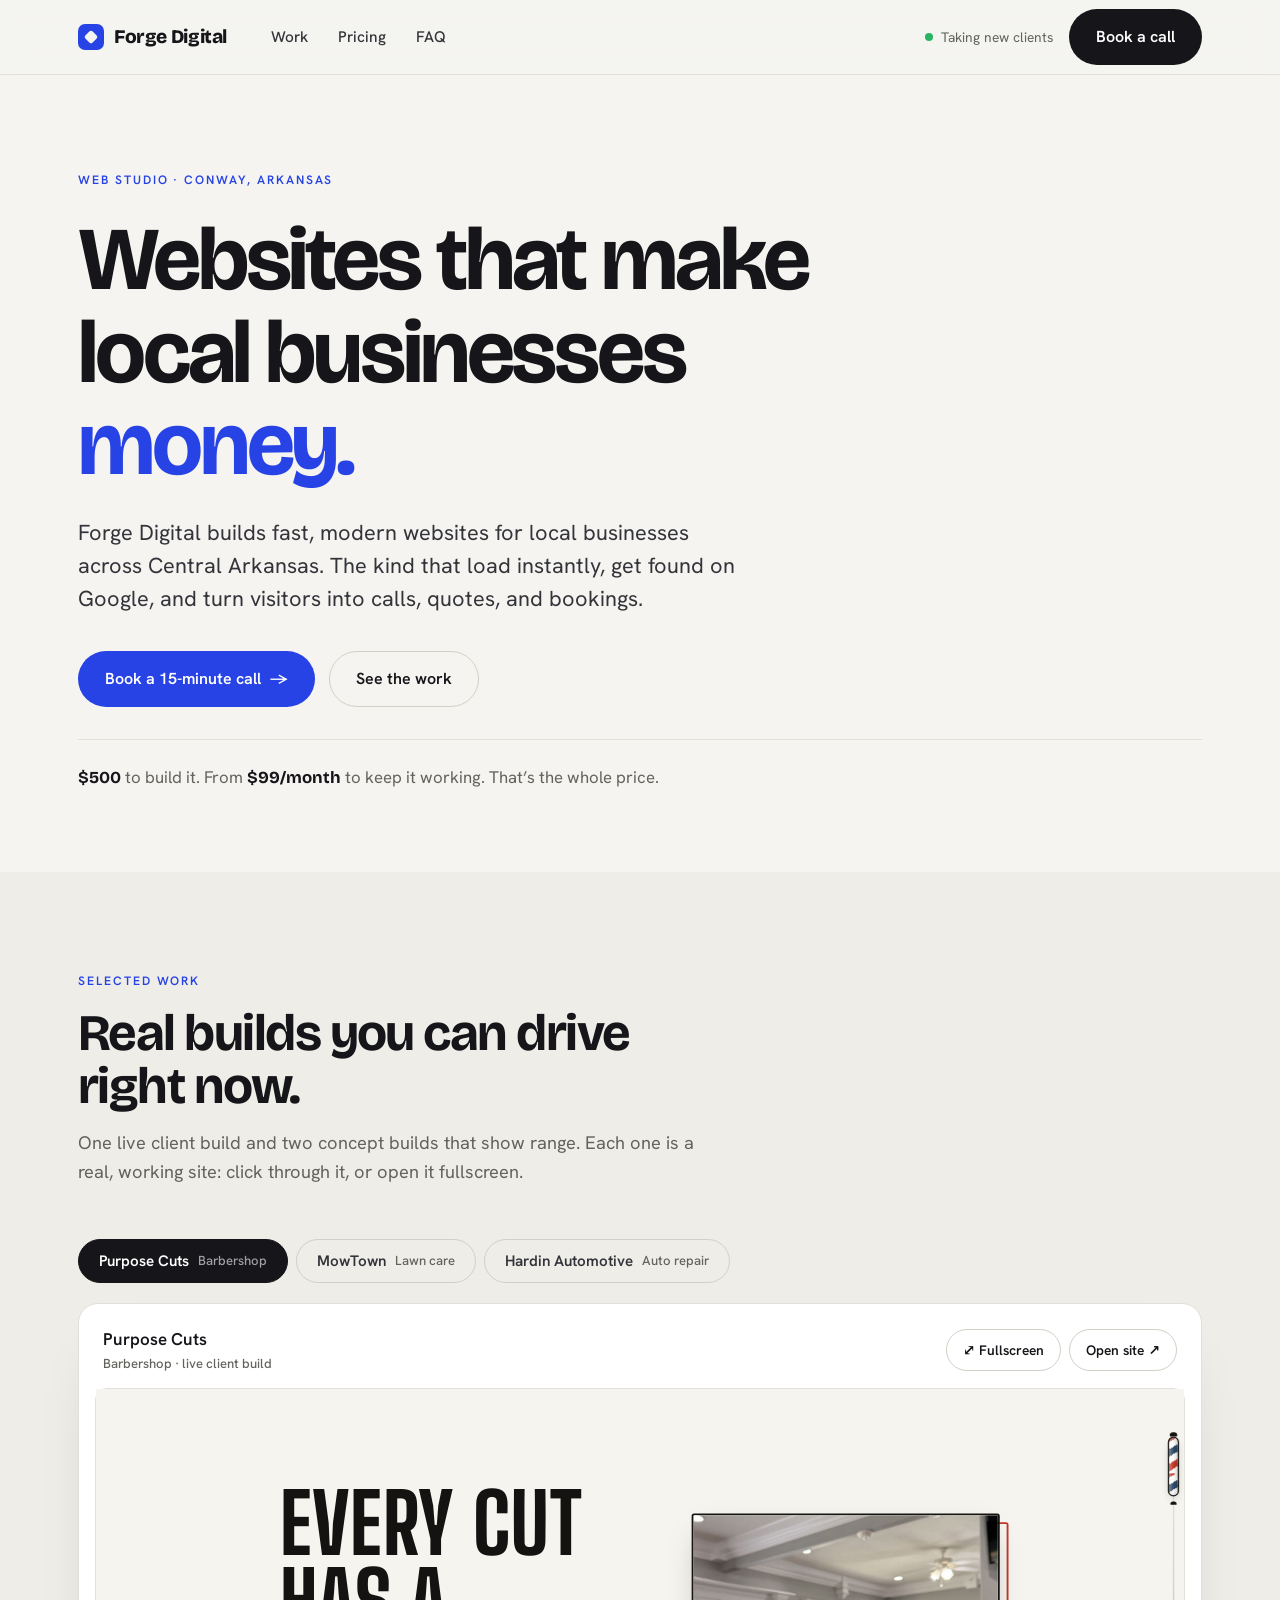
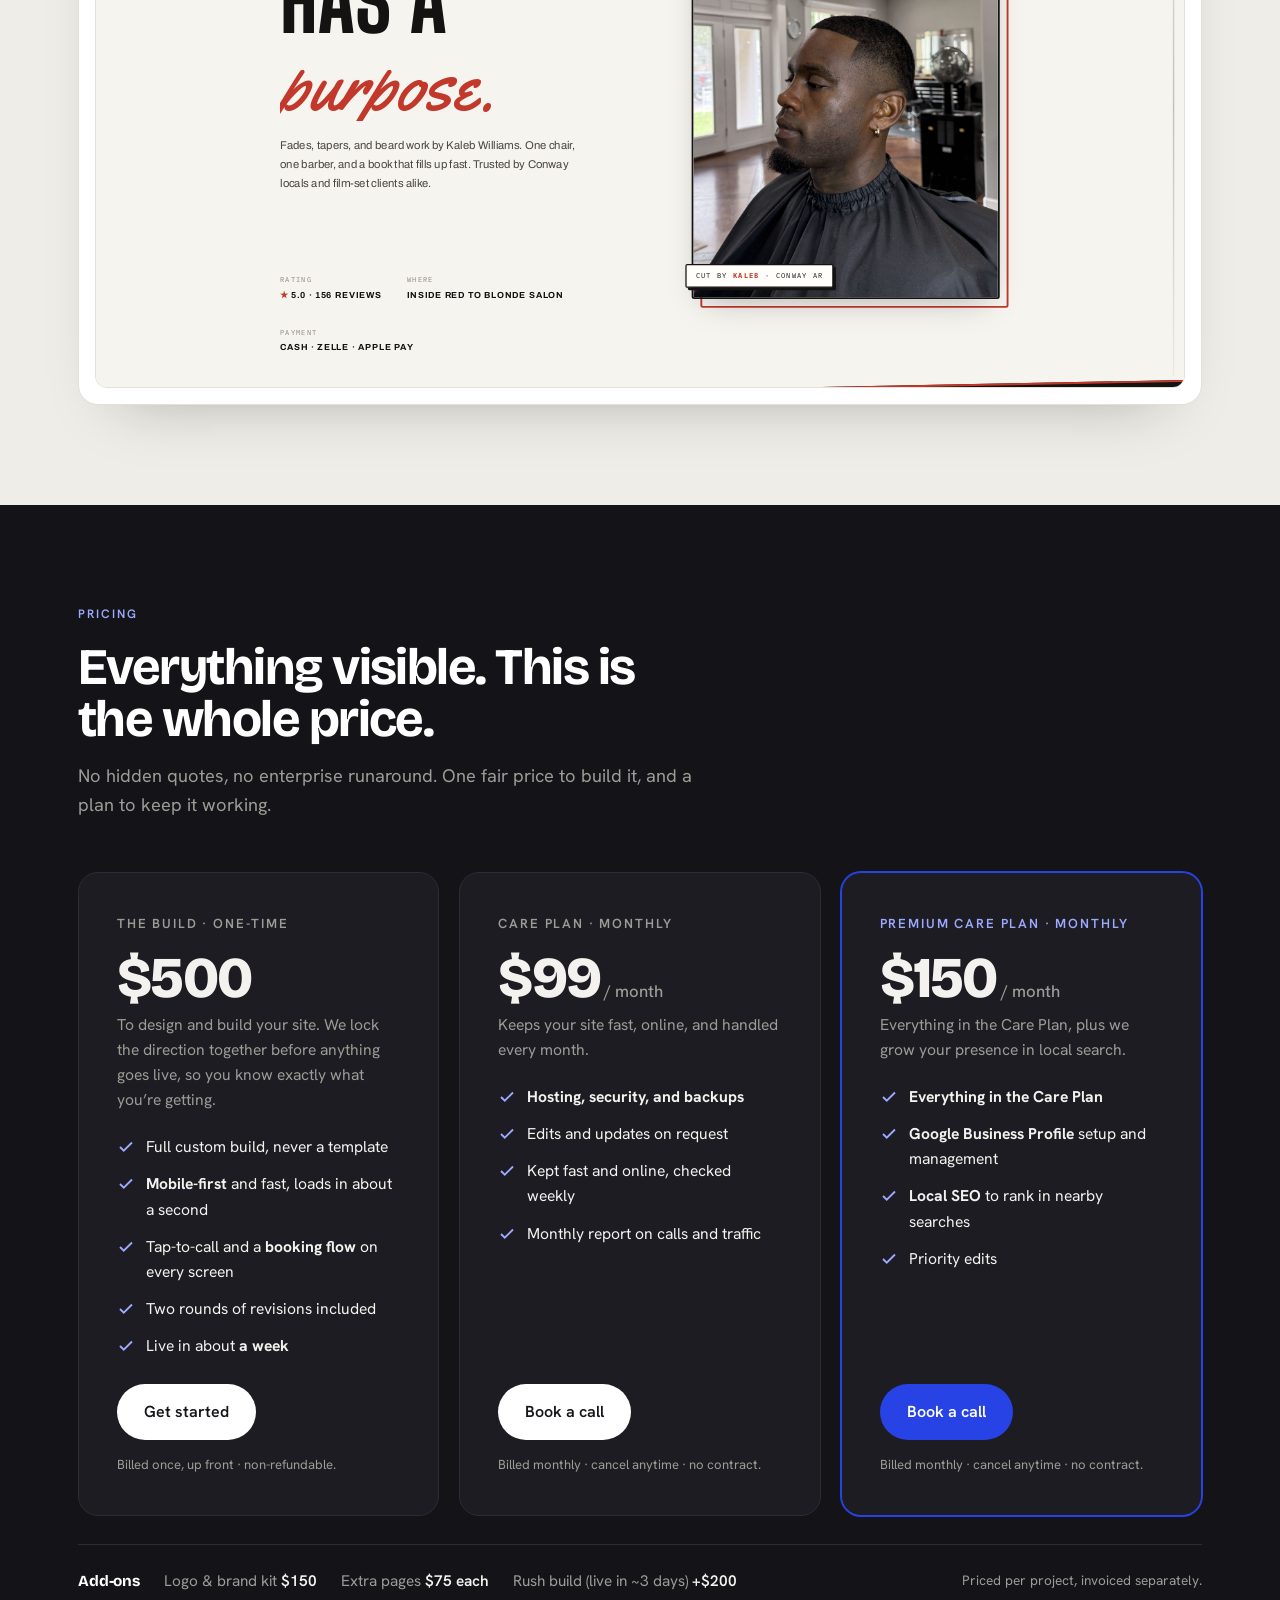
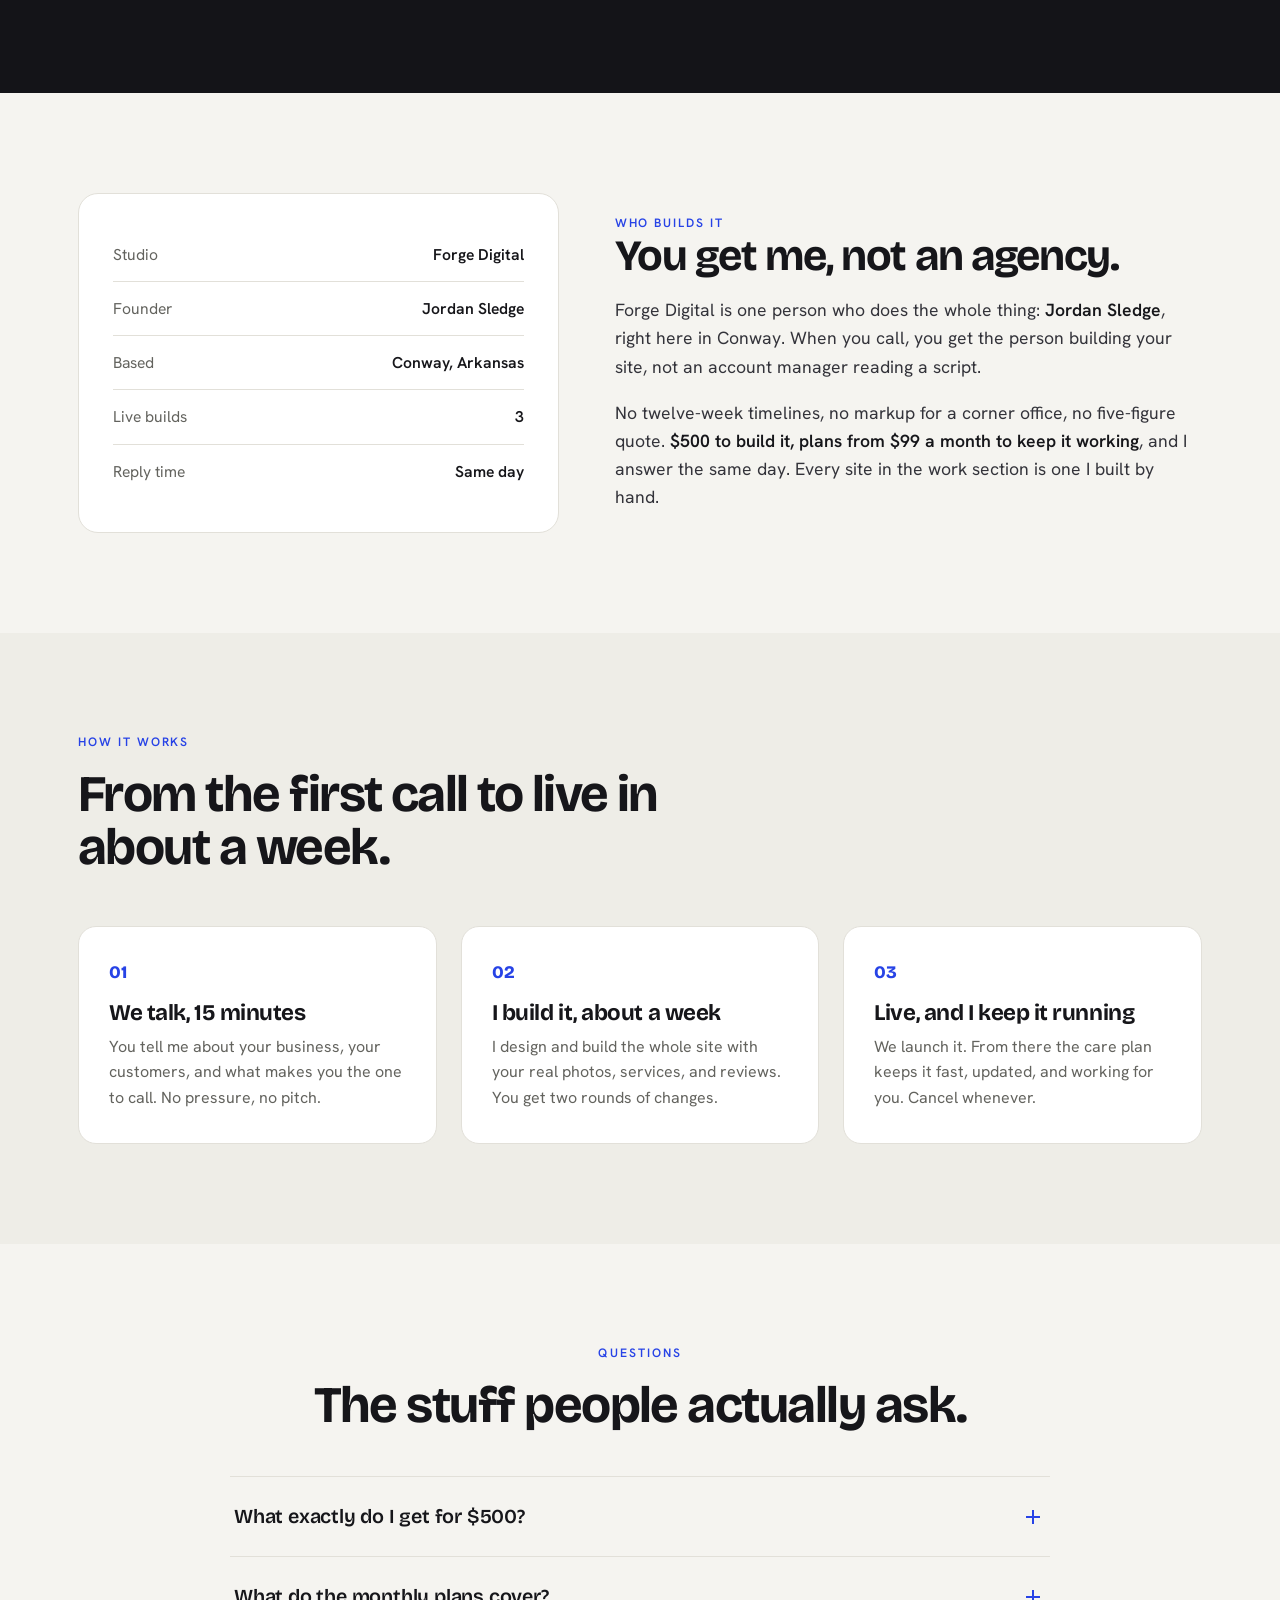
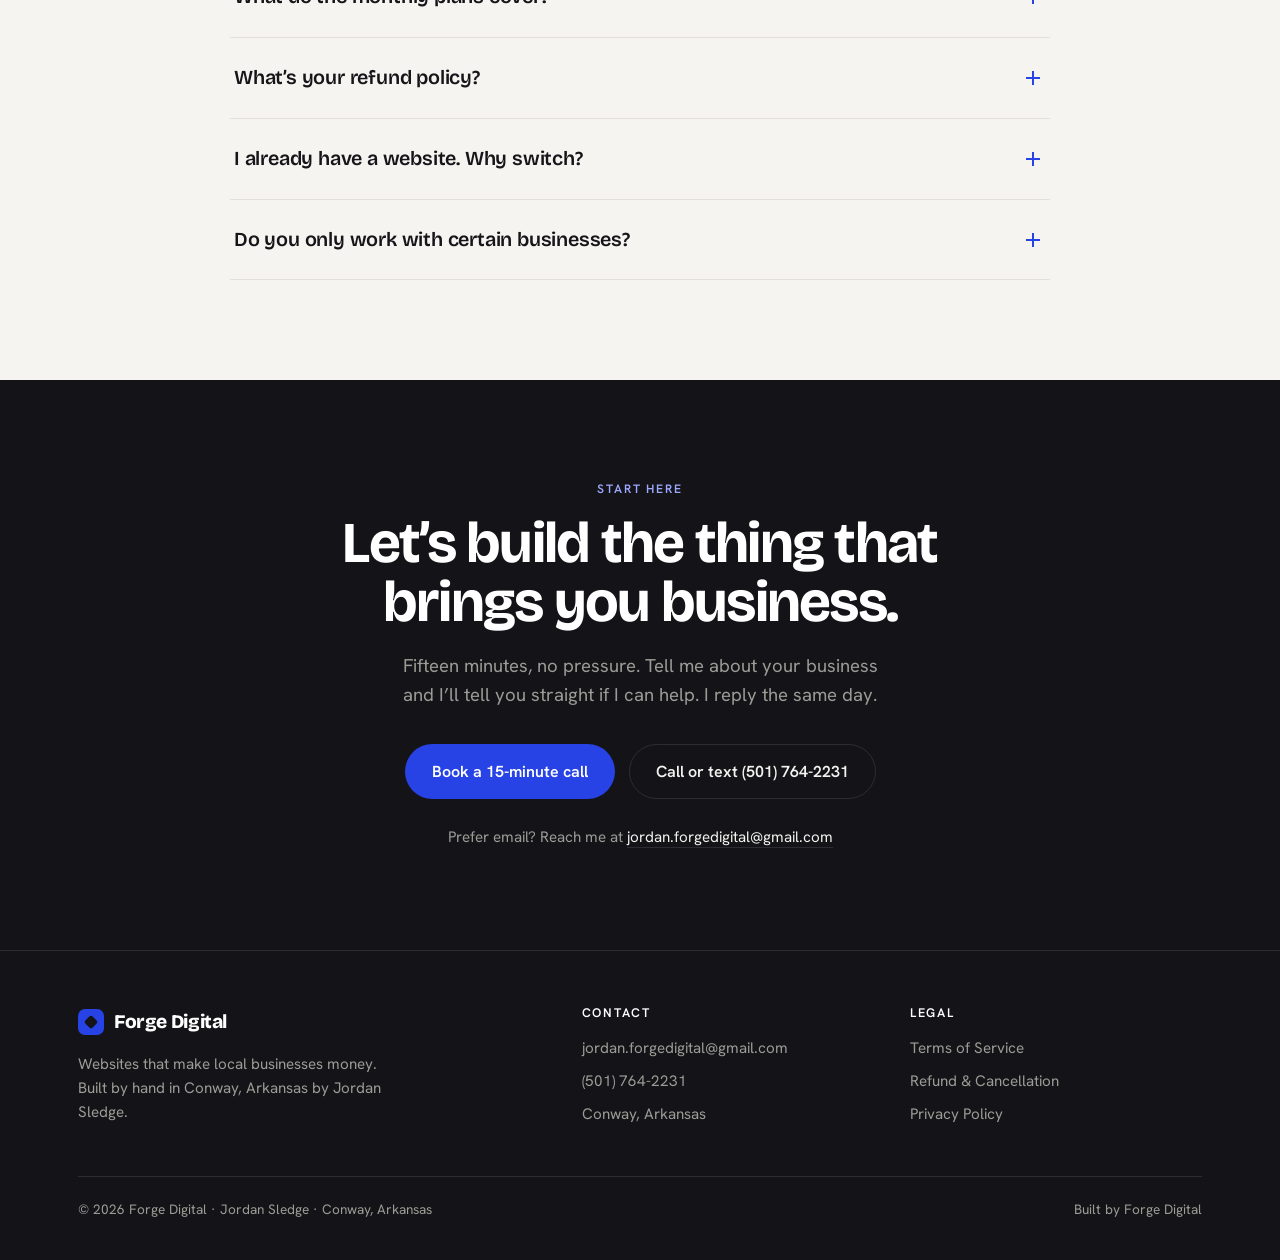
==== index.html @ 693fe78b "Rebuild: professional Forge Digital site with correct portfolio structure" ====
<!DOCTYPE html>
<html lang="en">
<head>
<meta charset="UTF-8" />
<meta name="viewport" content="width=device-width, initial-scale=1.0" />
<title>Forge Digital — Websites that make local businesses money</title>
<meta name="description" content="Forge Digital builds fast, modern websites for local businesses in Conway and Central Arkansas. $500 to build, from $99/month to keep it working. Book a 15-minute call." />
<link rel="preconnect" href="https://fonts.googleapis.com" />
<link rel="preconnect" href="https://fonts.gstatic.com" crossorigin />
<link href="https://fonts.googleapis.com/css2?family=Bricolage+Grotesque:opsz,wght@12..96,500;12..96,600;12..96,700;12..96,800&family=Hanken+Grotesk:wght@400;500;600;700&display=swap" rel="stylesheet" />
<link href="https://assets.calendly.com/assets/external/widget.css" rel="stylesheet" />
<script src="https://assets.calendly.com/assets/external/widget.js" async></script>
<meta property="og:title" content="Forge Digital — Websites that make local businesses money" />
<meta property="og:description" content="$500 to build. From $99/month to keep it working. Conway, Arkansas." />
<meta property="og:image" content="https://forgedigital.com/og.svg" />
<meta property="og:url" content="https://forgedigital.com/" />
<meta property="og:type" content="website" />
<meta name="twitter:card" content="summary_large_image" />
<link rel="canonical" href="https://forgedigital.com/" />
<link rel="icon" href="/favicon.svg" type="image/svg+xml" />
<style>
  :root{
    --paper:#F5F4F0; --paper-2:#EEEDE7; --card:#FFFFFF;
    --ink:#16161A; --ink-2:#33333A; --muted:#63635E;
    --line:#E2E0D9; --line-2:#D3D0C7;
    --dark:#141418; --dark-2:#1C1C22; --on-dark:#F3F2EE; --on-dark-muted:#9C9C96; --on-dark-line:#2C2C33;
    --accent:#2743E6; --accent-2:#1B31C4; --accent-soft:rgba(39,67,230,.08);
    --display:"Bricolage Grotesque",Georgia,serif;
    --body:"Hanken Grotesk",system-ui,sans-serif;
    --maxw:1180px;
  }
  *{box-sizing:border-box;margin:0;padding:0}
  html{scroll-behavior:smooth}
  body{font-family:var(--body);font-size:17px;line-height:1.6;color:var(--ink);background:var(--paper);-webkit-font-smoothing:antialiased;text-rendering:optimizeLegibility}
  a{color:inherit;text-decoration:none}
  img,iframe{display:block;max-width:100%}
  h1,h2,h3,h4{font-family:var(--display);font-weight:700;line-height:1.03;letter-spacing:-.02em}
  .wrap{max-width:var(--maxw);margin:0 auto;padding:0 28px}
  ::selection{background:var(--accent);color:#fff}
  :focus-visible{outline:2.5px solid var(--accent);outline-offset:3px;border-radius:2px}
  .skip{position:absolute;left:-999px;top:8px;background:var(--ink);color:#fff;padding:10px 16px;border-radius:6px;z-index:200}
  .skip:focus{left:16px}

  .eyebrow{font-family:var(--body);font-weight:600;font-size:.76rem;letter-spacing:.16em;text-transform:uppercase;color:var(--accent)}
  .eyebrow.on-dark{color:#9DA8FF}
  .btn{display:inline-flex;align-items:center;gap:.55em;font-family:var(--body);font-weight:600;font-size:1rem;
    padding:14px 26px;border-radius:100px;border:1.5px solid transparent;cursor:pointer;transition:transform .16s ease,background .16s ease,color .16s ease,border-color .16s ease}
  .btn-primary{background:var(--accent);color:#fff}
  .btn-primary:hover{background:var(--accent-2);transform:translateY(-2px)}
  .btn-dark{background:var(--ink);color:#fff}
  .btn-dark:hover{background:#000;transform:translateY(-2px)}
  .btn-outline{background:transparent;color:var(--ink);border-color:var(--line-2)}
  .btn-outline:hover{border-color:var(--ink);transform:translateY(-2px)}
  .btn-light{background:#fff;color:var(--ink)}
  .btn-light:hover{transform:translateY(-2px)}
  .btn-ghost-dark{background:transparent;color:var(--on-dark);border-color:var(--on-dark-line)}
  .btn-ghost-dark:hover{border-color:var(--on-dark);transform:translateY(-2px)}
  .arrow{transition:transform .16s ease}
  .btn:hover .arrow{transform:translateX(3px)}

  .reveal{opacity:0;transform:translateY(24px);transition:opacity .7s cubic-bezier(.2,.7,.2,1),transform .7s cubic-bezier(.2,.7,.2,1)}
  .reveal.in{opacity:1;transform:none}

  /* Header */
  header{position:sticky;top:0;z-index:80;background:rgba(245,244,240,.82);backdrop-filter:blur(12px);border-bottom:1px solid var(--line)}
  .nav{display:flex;align-items:center;height:74px;gap:24px}
  .brand{display:flex;align-items:center;gap:10px;font-family:var(--display);font-weight:800;font-size:1.2rem;letter-spacing:-.02em}
  .brand .mk{width:26px;height:26px;background:var(--accent);border-radius:7px;position:relative;flex:0 0 auto}
  .brand .mk::after{content:"";position:absolute;inset:8px;background:var(--paper);border-radius:2px;transform:rotate(45deg)}
  .nav-links{display:flex;gap:30px;margin-left:20px}
  .nav-links a{font-size:.96rem;color:var(--ink-2);font-weight:500;transition:color .14s}
  .nav-links a:hover{color:var(--ink)}
  .nav-right{margin-left:auto;display:flex;align-items:center;gap:16px}
  .nav-avail{font-size:.86rem;color:var(--muted);display:flex;align-items:center;gap:8px}
  .nav-avail .d{width:8px;height:8px;border-radius:50%;background:#28B463}
  .menu-btn{display:none;width:44px;height:44px;align-items:center;justify-content:center;background:transparent;
    border:1.5px solid var(--line-2);border-radius:100px;cursor:pointer;color:var(--ink);transition:border-color .15s ease}
  .menu-btn:hover{border-color:var(--ink)}
  .menu-btn .bars{display:block;width:18px;height:2px;background:currentColor;position:relative;transition:background .15s ease}
  .menu-btn .bars::before,.menu-btn .bars::after{content:"";position:absolute;left:0;width:18px;height:2px;background:currentColor;transition:transform .2s ease}
  .menu-btn .bars::before{top:-6px}
  .menu-btn .bars::after{top:6px}
  .menu-btn[aria-expanded="true"] .bars{background:transparent}
  .menu-btn[aria-expanded="true"] .bars::before{transform:translateY(6px) rotate(45deg)}
  .menu-btn[aria-expanded="true"] .bars::after{transform:translateY(-6px) rotate(-45deg)}
  .mobile-menu{display:none;position:absolute;top:100%;left:0;right:0;background:var(--paper);
    border-bottom:1px solid var(--line);padding:8px 28px 26px;flex-direction:column}
  .mobile-menu.open{display:flex}
  .mobile-menu .mlink{padding:16px 0;font-size:1.12rem;font-weight:600;border-bottom:1px solid var(--line);color:var(--ink)}
  .mobile-menu .btn{margin-top:20px;justify-content:center}
  .mobile-menu .avail{margin-top:16px;font-size:.92rem;color:var(--muted);display:flex;align-items:center;gap:8px}
  .mobile-menu .avail .d{width:8px;height:8px;border-radius:50%;background:#28B463}

  /* Hero */
  .hero{padding:96px 0 80px;position:relative}
  .hero .eyebrow{margin-bottom:24px}
  .hero h1{font-size:clamp(2.7rem,7vw,5.6rem);letter-spacing:-.035em;max-width:15ch}
  .hero h1 .ac{color:var(--accent)}
  .hero .sub{font-size:clamp(1.12rem,1.7vw,1.4rem);color:var(--ink-2);max-width:56ch;margin:26px 0 0;line-height:1.5}
  .hero-cta{display:flex;flex-wrap:wrap;gap:14px;align-items:center;margin-top:36px}
  .hero-offer{margin-top:32px;padding-top:24px;border-top:1px solid var(--line);font-size:1.05rem;color:var(--muted)}
  .hero-offer b{color:var(--ink);font-family:var(--display);font-weight:700}

  section{position:relative}
  .band{padding:100px 0}
  .band.tint{background:var(--paper-2)}
  .sec-head{max-width:640px;margin-bottom:52px}
  .sec-head .eyebrow{margin-bottom:16px}
  .sec-head h2{font-size:clamp(2rem,4.2vw,3.2rem);letter-spacing:-.03em}
  .sec-head p{color:var(--muted);font-size:1.14rem;margin-top:16px}

  /* Work */
  .work-tabs{display:flex;gap:8px;flex-wrap:wrap;margin-bottom:20px}
  .work-tabs button{font-family:var(--body);font-weight:600;font-size:.95rem;padding:11px 20px;border-radius:100px;
    border:1.5px solid var(--line-2);background:transparent;color:var(--ink-2);cursor:pointer;transition:all .15s ease;display:flex;gap:9px;align-items:center}
  .work-tabs button .k{color:var(--muted);font-weight:500;font-size:.82rem}
  .work-tabs button.on{background:var(--ink);color:#fff;border-color:var(--ink)}
  .work-tabs button.on .k{color:rgba(255,255,255,.6)}
  .work-tabs button:not(.on):hover{border-color:var(--ink)}
  .stage{background:var(--card);border:1px solid var(--line);border-radius:20px;padding:16px;box-shadow:0 30px 60px -40px rgba(20,20,26,.35)}
  .stage-bar{display:flex;align-items:center;gap:14px;padding:6px 8px 14px}
  .stage-bar .info{font-weight:600}
  .stage-bar .info small{display:block;color:var(--muted);font-weight:500;font-size:.82rem}
  .stage-bar .controls{margin-left:auto;display:flex;gap:8px}
  .stage-bar .controls button,.stage-bar .controls a{font-family:var(--body);font-weight:600;font-size:.86rem;padding:9px 16px;border-radius:100px;
    border:1.5px solid var(--line-2);background:transparent;color:var(--ink);cursor:pointer;transition:all .15s ease;display:inline-flex;align-items:center;gap:7px}
  .stage-bar .controls button:hover,.stage-bar .controls a:hover{border-color:var(--ink)}
  .frame{position:relative;background:#fff;border:1px solid var(--line);border-radius:12px;overflow:hidden;height:600px}
  .frame iframe{width:160%;height:160%;max-width:none;border:0;transform:scale(0.625);transform-origin:top left}
  .frame .placeholder{position:absolute;inset:0;display:grid;place-content:center;justify-items:center;gap:14px;background:var(--paper-2);color:var(--muted);font-weight:500;cursor:pointer}
  .frame .placeholder .pl{width:44px;height:44px;border-radius:50%;background:var(--accent);display:grid;place-items:center;color:#fff}
  .frame:fullscreen{height:100vh;border-radius:0}
  .frame:fullscreen iframe{width:100vw;height:100vh;transform:none}

  /* What you get */
  .get-grid{display:grid;grid-template-columns:1fr 1fr;gap:24px}
  .get-card{background:var(--card);border:1px solid var(--line);border-radius:20px;padding:40px 38px}
  .get-card .eyebrow{margin-bottom:18px}
  .get-card h3{font-size:1.7rem;letter-spacing:-.02em}
  .get-card .price{font-family:var(--display);font-weight:700;color:var(--accent);font-size:1.3rem;margin:6px 0 22px}
  .get-card ul{list-style:none;display:grid;gap:14px}
  .get-card li{display:flex;gap:13px;color:var(--ink-2);font-size:1.02rem}
  .get-card li svg{flex:0 0 auto;margin-top:4px;color:var(--accent)}
  .get-card li b{color:var(--ink);font-weight:600}

  /* Pricing (dark band) */
  .pricing{background:var(--dark);color:var(--on-dark)}
  .pricing .sec-head h2{color:#fff}
  .pricing .sec-head p{color:var(--on-dark-muted)}
  .price-grid{display:grid;grid-template-columns:repeat(3,1fr);gap:20px;align-items:stretch}
  .addons{margin-top:28px;padding-top:24px;border-top:1px solid var(--on-dark-line);display:flex;flex-wrap:wrap;align-items:center;gap:10px 24px;color:var(--on-dark-muted);font-size:.96rem}
  .addons .addons-label{font-family:var(--display);font-weight:700;color:#fff;letter-spacing:-.01em}
  .addons b{color:var(--on-dark);font-weight:600}
  .addons .addons-note{color:var(--on-dark-muted);font-size:.85rem;margin-left:auto}
  .price-card{background:var(--dark-2);border:1px solid var(--on-dark-line);border-radius:20px;padding:40px 38px;display:flex;flex-direction:column}
  .price-card.feature{border-color:var(--accent);box-shadow:0 0 0 1px var(--accent)}
  .price-card .tag{font-weight:600;font-size:.82rem;letter-spacing:.14em;text-transform:uppercase;color:var(--on-dark-muted)}
  .price-card.feature .tag{color:#9DA8FF}
  .price-card .amt{font-family:var(--display);font-weight:800;font-size:3.6rem;line-height:1;margin:16px 0 4px;letter-spacing:-.03em}
  .price-card .amt .per{font-family:var(--body);font-size:1.05rem;font-weight:500;color:var(--on-dark-muted);letter-spacing:0}
  .price-card > p{color:var(--on-dark-muted);font-size:.98rem;margin-bottom:22px}
  .price-card ul{list-style:none;display:grid;gap:12px;margin-bottom:26px}
  .price-card li{display:flex;gap:11px;color:var(--on-dark);font-size:.98rem}
  .price-card li svg{flex:0 0 auto;margin-top:4px;color:#9DA8FF}
  .price-card .foot{margin-top:auto}
  .price-card .fine{font-size:.82rem;color:var(--on-dark-muted);margin-top:14px}

  /* Who + How */
  .who-grid{display:grid;grid-template-columns:.9fr 1.1fr;gap:56px;align-items:center}
  .who-card{background:var(--card);border:1px solid var(--line);border-radius:20px;padding:34px}
  .who-card .row{display:flex;justify-content:space-between;padding:14px 0;border-bottom:1px solid var(--line);font-size:.98rem;color:var(--muted)}
  .who-card .row:last-child{border-bottom:0}
  .who-card .row b{color:var(--ink);font-weight:600}
  .who h2{font-size:clamp(1.9rem,3.6vw,2.7rem);letter-spacing:-.03em}
  .who p{color:var(--ink-2);font-size:1.1rem;margin-top:18px}
  .who p b{color:var(--ink);font-weight:600}

  .steps{display:grid;grid-template-columns:repeat(3,1fr);gap:24px}
  .step{background:var(--card);border:1px solid var(--line);border-radius:18px;padding:32px 30px}
  .step .n{font-family:var(--display);font-weight:800;font-size:1.1rem;color:var(--accent)}
  .step h3{font-size:1.4rem;margin:14px 0 10px;letter-spacing:-.02em}
  .step p{color:var(--muted);font-size:1rem}

  /* FAQ */
  .faq{max-width:820px;margin:0 auto}
  details{border-bottom:1px solid var(--line);padding:24px 4px}
  details:first-child{border-top:1px solid var(--line)}
  summary{cursor:pointer;list-style:none;font-family:var(--display);font-weight:600;font-size:1.24rem;letter-spacing:-.01em;
    display:flex;justify-content:space-between;gap:18px;align-items:center}
  summary::-webkit-details-marker{display:none}
  summary .pm{flex:0 0 auto;width:26px;height:26px;position:relative;transition:transform .2s}
  summary .pm::before,summary .pm::after{content:"";position:absolute;background:var(--accent);left:50%;top:50%}
  summary .pm::before{width:14px;height:2px;transform:translate(-50%,-50%)}
  summary .pm::after{width:2px;height:14px;transform:translate(-50%,-50%);transition:transform .2s}
  details[open] summary .pm::after{transform:translate(-50%,-50%) scaleY(0)}
  details p{color:var(--muted);margin-top:14px;font-size:1.04rem;max-width:70ch}

  /* CTA (dark band) */
  .cta{background:var(--dark);color:var(--on-dark);text-align:center}
  .cta h2{font-size:clamp(2.1rem,4.6vw,3.6rem);letter-spacing:-.03em;max-width:18ch;margin:0 auto;color:#fff}
  .cta p{color:var(--on-dark-muted);font-size:1.16rem;margin:18px auto 0;max-width:48ch}
  .cta-actions{display:flex;gap:14px;justify-content:center;flex-wrap:wrap;margin-top:34px}
  .cta .direct{margin-top:26px;font-size:.95rem;color:var(--on-dark-muted)}
  .cta .direct a{color:var(--on-dark);border-bottom:1px solid var(--on-dark-line)}
  .cta .direct a:hover{color:#fff;border-color:var(--on-dark)}

  /* Footer */
  footer{background:var(--dark);color:var(--on-dark-muted);border-top:1px solid var(--on-dark-line);padding:56px 0 40px}
  .foot-grid{display:grid;grid-template-columns:1.6fr 1fr 1fr;gap:36px}
  footer .brand{color:#fff;margin-bottom:14px}
  footer .brand .mk::after{background:var(--dark)}
  footer p,footer a{color:var(--on-dark-muted);font-size:.95rem;display:block;margin-bottom:9px}
  footer a:hover{color:#fff}
  footer h4{color:#fff;font-size:.78rem;letter-spacing:.14em;text-transform:uppercase;margin-bottom:16px;font-weight:600;font-family:var(--body)}
  .foot-bottom{margin-top:40px;padding-top:22px;border-top:1px solid var(--on-dark-line);display:flex;justify-content:space-between;flex-wrap:wrap;gap:12px;font-size:.85rem}

  @media(max-width:900px){
    .nav-links,.nav-avail{display:none}
    .menu-btn{display:inline-flex}
    .get-grid,.price-grid,.who-grid{grid-template-columns:1fr}
    .steps{grid-template-columns:1fr}
    .frame{height:440px}
    .frame iframe{width:160%;height:160%;max-width:none;transform:scale(0.625)}
    .foot-grid{grid-template-columns:1fr 1fr}
  }
  @media(max-width:560px){
    .band{padding:64px 0}.hero{padding:60px 0 56px}
    .foot-grid{grid-template-columns:1fr}
  }
  @media(prefers-reduced-motion:reduce){
    *{animation:none!important;transition:none!important;scroll-behavior:auto!important}
    .reveal{opacity:1;transform:none}
  }
</style>
</head>
<body>
<a class="skip" href="#work">Skip to content</a>

<header>
  <div class="wrap nav">
    <a class="brand" href="#top" aria-label="Forge Digital home"><span class="mk" aria-hidden="true"></span>Forge Digital</a>
    <nav class="nav-links" aria-label="Primary">
      <a href="#work">Work</a><a href="#pricing">Pricing</a><a href="#faq">FAQ</a>
    </nav>
    <div class="nav-right">
      <span class="nav-avail"><span class="d" aria-hidden="true"></span>Taking new clients</span>
      <a class="btn btn-dark js-calendly" href="https://calendly.com/jordan-forgedigital/new-meeting" target="_blank" rel="noopener">Book a call</a>
      <button class="menu-btn" id="menuBtn" type="button" aria-label="Open menu" aria-expanded="false" aria-controls="mobileMenu"><span class="bars" aria-hidden="true"></span></button>
    </div>
  </div>
  <div class="mobile-menu" id="mobileMenu">
    <a class="mlink" href="#work">Work</a>
    
    <a class="mlink" href="#pricing">Pricing</a>
    <a class="mlink" href="#faq">FAQ</a>
    <a class="btn btn-primary js-calendly" href="https://calendly.com/jordan-forgedigital/new-meeting" target="_blank" rel="noopener">Book a call</a>
    <span class="avail"><span class="d" aria-hidden="true"></span>Taking new clients</span>
  </div>
</header>

<!-- HERO -->
<section class="hero" id="top">
  <div class="wrap">
    <div class="eyebrow">Web studio · Conway, Arkansas</div>
    <h1>Websites that make local businesses <span class="ac">money.</span></h1>
    <p class="sub">Forge Digital builds fast, modern websites for local businesses across Central Arkansas. The kind that load instantly, get found on Google, and turn visitors into calls, quotes, and bookings.</p>
    <div class="hero-cta">
      <a class="btn btn-primary js-calendly" href="https://calendly.com/jordan-forgedigital/new-meeting" target="_blank" rel="noopener">Book a 15-minute call <span class="arrow">→</span></a>
      <a class="btn btn-outline" href="#work">See the work</a>
    </div>
    <p class="hero-offer"><b>$500</b> to build it. From <b>$99/month</b> to keep it working. That’s the whole price.</p>
  </div>
</section>

<!-- WORK -->
<section class="band tint" id="work">
  <div class="wrap">
    <div class="sec-head reveal">
      <div class="eyebrow">Selected work</div>
      <h2>Real builds you can drive right now.</h2>
      <p>One live client build and two concept builds that show range. Each one is a real, working site: click through it, or open it fullscreen.</p>
    </div>
    <div class="reveal">
      <div class="work-tabs" role="tablist" aria-label="Portfolio builds">
        <button class="on" role="tab" aria-selected="true" data-src="/portfolio/purpose-cuts.html" data-name="Purpose Cuts" data-sub="Barbershop · live client build" data-open="/portfolio/purpose-cuts.html">Purpose Cuts <span class="k">Barbershop</span></button>
        <button role="tab" aria-selected="false" data-src="/portfolio/mowtown.html" data-name="MowTown Lawn Co." data-sub="Lawn care · concept build" data-open="/portfolio/mowtown.html">MowTown <span class="k">Lawn care</span></button>
        <button role="tab" aria-selected="false" data-src="/portfolio/hardin-automotive.html" data-name="Hardin Automotive" data-sub="Auto repair · spec build" data-open="/portfolio/hardin-automotive.html">Hardin Automotive <span class="k">Auto repair</span></button>
      </div>
      <div class="stage">
        <div class="stage-bar">
          <div class="info" id="stageName">Purpose Cuts<small id="stageSub">Barbershop · live client build</small></div>
          <div class="controls">
            <button id="fsBtn" type="button" aria-label="View fullscreen">⤢ Fullscreen</button>
            <a id="openBtn" href="/portfolio/purpose-cuts.html" target="_blank" rel="noopener">Open site ↗</a>
          </div>
        </div>
        <div class="frame" id="frame">
          <div class="placeholder" id="framePlaceholder"><span class="pl" aria-hidden="true">▶</span>Click to load the live site</div>
        </div>
      </div>
    </div>
  </div>
</section>

<!-- PRICING (merged, dark band) -->
<section class="band pricing" id="pricing">
  <div class="wrap">
    <div class="sec-head reveal">
      <div class="eyebrow on-dark">Pricing</div>
      <h2>Everything visible. This is the whole price.</h2>
      <p>No hidden quotes, no enterprise runaround. One fair price to build it, and a plan to keep it working.</p>
    </div>
    <div class="price-grid">
      <div class="price-card reveal">
        <div class="tag">The build · one-time</div>
        <div class="amt">$500</div>
        <p>To design and build your site. We lock the direction together before anything goes live, so you know exactly what you’re getting.</p>
        <ul>
          <li><svg width="18" height="18" viewBox="0 0 24 24" fill="none" stroke="currentColor" stroke-width="2.5"><path d="M20 6 9 17l-5-5"/></svg><span>Full custom build, never a template</span></li>
          <li><svg width="18" height="18" viewBox="0 0 24 24" fill="none" stroke="currentColor" stroke-width="2.5"><path d="M20 6 9 17l-5-5"/></svg><span><b>Mobile-first</b> and fast, loads in about a second</span></li>
          <li><svg width="18" height="18" viewBox="0 0 24 24" fill="none" stroke="currentColor" stroke-width="2.5"><path d="M20 6 9 17l-5-5"/></svg><span>Tap-to-call and a <b>booking flow</b> on every screen</span></li>
          <li><svg width="18" height="18" viewBox="0 0 24 24" fill="none" stroke="currentColor" stroke-width="2.5"><path d="M20 6 9 17l-5-5"/></svg><span>Two rounds of revisions included</span></li>
          <li><svg width="18" height="18" viewBox="0 0 24 24" fill="none" stroke="currentColor" stroke-width="2.5"><path d="M20 6 9 17l-5-5"/></svg><span>Live in about <b>a week</b></span></li>
        </ul>
        <div class="foot"><a class="btn btn-light js-calendly" href="https://calendly.com/jordan-forgedigital/new-meeting" target="_blank" rel="noopener">Get started</a><p class="fine">Billed once, up front · non-refundable.</p></div>
      </div>
      <div class="price-card reveal">
        <div class="tag">Care plan · monthly</div>
        <div class="amt">$99<span class="per"> / month</span></div>
        <p>Keeps your site fast, online, and handled every month.</p>
        <ul>
          <li><svg width="18" height="18" viewBox="0 0 24 24" fill="none" stroke="currentColor" stroke-width="2.5"><path d="M20 6 9 17l-5-5"/></svg><span><b>Hosting, security, and backups</b></span></li>
          <li><svg width="18" height="18" viewBox="0 0 24 24" fill="none" stroke="currentColor" stroke-width="2.5"><path d="M20 6 9 17l-5-5"/></svg><span>Edits and updates on request</span></li>
          <li><svg width="18" height="18" viewBox="0 0 24 24" fill="none" stroke="currentColor" stroke-width="2.5"><path d="M20 6 9 17l-5-5"/></svg><span>Kept fast and online, checked weekly</span></li>
          <li><svg width="18" height="18" viewBox="0 0 24 24" fill="none" stroke="currentColor" stroke-width="2.5"><path d="M20 6 9 17l-5-5"/></svg><span>Monthly report on calls and traffic</span></li>
        </ul>
        <div class="foot"><a class="btn btn-light js-calendly" href="https://calendly.com/jordan-forgedigital/new-meeting" target="_blank" rel="noopener">Book a call</a><p class="fine">Billed monthly · cancel anytime · no contract.</p></div>
      </div>
      <div class="price-card feature reveal">
        <div class="tag">Premium care plan · monthly</div>
        <div class="amt">$150<span class="per"> / month</span></div>
        <p>Everything in the Care Plan, plus we grow your presence in local search.</p>
        <ul>
          <li><svg width="18" height="18" viewBox="0 0 24 24" fill="none" stroke="currentColor" stroke-width="2.5"><path d="M20 6 9 17l-5-5"/></svg><span><b>Everything in the Care Plan</b></span></li>
          <li><svg width="18" height="18" viewBox="0 0 24 24" fill="none" stroke="currentColor" stroke-width="2.5"><path d="M20 6 9 17l-5-5"/></svg><span><b>Google Business Profile</b> setup and management</span></li>
          <li><svg width="18" height="18" viewBox="0 0 24 24" fill="none" stroke="currentColor" stroke-width="2.5"><path d="M20 6 9 17l-5-5"/></svg><span><b>Local SEO</b> to rank in nearby searches</span></li>
          <li><svg width="18" height="18" viewBox="0 0 24 24" fill="none" stroke="currentColor" stroke-width="2.5"><path d="M20 6 9 17l-5-5"/></svg><span>Priority edits</span></li>
        </ul>
        <div class="foot"><a class="btn btn-primary js-calendly" href="https://calendly.com/jordan-forgedigital/new-meeting" target="_blank" rel="noopener">Book a call</a><p class="fine">Billed monthly · cancel anytime · no contract.</p></div>
      </div>
    </div>
    <div class="addons reveal">
      <span class="addons-label">Add-ons</span>
      <span>Logo &amp; brand kit <b>$150</b></span>
      <span>Extra pages <b>$75 each</b></span>
      <span>Rush build (live in ~3 days) <b>+$200</b></span>
      <span class="addons-note">Priced per project, invoiced separately.</span>
    </div>
  </div>
</section>
<!-- WHO -->
<section class="band" id="who">
  <div class="wrap who-grid">
    <div class="who-card reveal">
      <div class="row"><span>Studio</span><b>Forge Digital</b></div>
      <div class="row"><span>Founder</span><b>Jordan Sledge</b></div>
      <div class="row"><span>Based</span><b>Conway, Arkansas</b></div>
      <div class="row"><span>Live builds</span><b>3</b></div>
      <div class="row"><span>Reply time</span><b>Same day</b></div>
    </div>
    <div class="who reveal">
      <div class="eyebrow">Who builds it</div>
      <h2>You get me, not an agency.</h2>
      <p>Forge Digital is one person who does the whole thing: <b>Jordan Sledge</b>, right here in Conway. When you call, you get the person building your site, not an account manager reading a script.</p>
      <p>No twelve-week timelines, no markup for a corner office, no five-figure quote. <b>$500 to build it, plans from $99 a month to keep it working</b>, and I answer the same day. Every site in the work section is one I built by hand.</p>
    </div>
  </div>
</section>

<!-- HOW -->
<section class="band tint" id="how">
  <div class="wrap">
    <div class="sec-head reveal">
      <div class="eyebrow">How it works</div>
      <h2>From the first call to live in about a week.</h2>
    </div>
    <div class="steps">
      <div class="step reveal"><div class="n">01</div><h3>We talk, 15 minutes</h3><p>You tell me about your business, your customers, and what makes you the one to call. No pressure, no pitch.</p></div>
      <div class="step reveal"><div class="n">02</div><h3>I build it, about a week</h3><p>I design and build the whole site with your real photos, services, and reviews. You get two rounds of changes.</p></div>
      <div class="step reveal"><div class="n">03</div><h3>Live, and I keep it running</h3><p>We launch it. From there the care plan keeps it fast, updated, and working for you. Cancel whenever.</p></div>
    </div>
  </div>
</section>

<!-- FAQ -->
<section class="band" id="faq">
  <div class="wrap">
    <div class="sec-head reveal" style="text-align:center;max-width:none;margin-bottom:44px">
      <div class="eyebrow">Questions</div>
      <h2>The stuff people actually ask.</h2>
    </div>
    <div class="faq reveal">
      <details><summary>What exactly do I get for $500?<span class="pm" aria-hidden="true"></span></summary><p>A complete, custom website built for your business: mobile-first, fast, with your services, photos, reviews, tap-to-call, and a contact or booking flow. It’s built to show up on Google for local searches, and you get two rounds of revisions before it goes live.</p></details>
      <details><summary>What do the monthly plans cover?<span class="pm" aria-hidden="true"></span></summary><p>The Care Plan ($99/mo) covers hosting, security, backups, edits when your business changes, weekly checks, and a short monthly report. The Premium Care Plan ($150/mo) adds everything in that plan plus Google Business Profile management and local SEO to help you rank in nearby searches. Both are month to month, and you can cancel anytime.</p></details>
      <details><summary>What’s your refund policy?<span class="pm" aria-hidden="true"></span></summary><p>No. All fees are non-refundable. That’s why the build includes two rounds of revisions and we get everything right together before it goes live. If you cancel the care plan, billing simply stops for the next month.</p></details>
      <details><summary>I already have a website. Why switch?<span class="pm" aria-hidden="true"></span></summary><p>If it’s slow, hard to use on a phone, or not bringing you business, it’s costing you quietly. I’ll look at it for free and tell you straight whether it’s worth rebuilding.</p></details>
      <details><summary>Do you only work with certain businesses?<span class="pm" aria-hidden="true"></span></summary><p>No. Barbershop, lawn care, auto shop, and more. If you’re a local business that wants more calls and bookings, I can build for you. Take a look at the three live builds above.</p></details>
    </div>
  </div>
</section>

<!-- CTA (dark band) -->
<section class="band cta" id="book">
  <div class="wrap">
    <div class="reveal">
      <div class="eyebrow on-dark" style="justify-content:center">Start here</div>
      <h2 style="margin-top:14px">Let’s build the thing that brings you business.</h2>
      <p>Fifteen minutes, no pressure. Tell me about your business and I’ll tell you straight if I can help. I reply the same day.</p>
      <div class="cta-actions">
        <a class="btn btn-primary js-calendly" href="https://calendly.com/jordan-forgedigital/new-meeting" target="_blank" rel="noopener">Book a 15-minute call</a>
        <a class="btn btn-ghost-dark" href="tel:+15017642231">Call or text (501) 764-2231</a>
      </div>
      <p class="direct">Prefer email? Reach me at <a href="mailto:jordan.forgedigital@gmail.com">jordan.forgedigital@gmail.com</a></p>
    </div>
  </div>
</section>

<footer>
  <div class="wrap">
    <div class="foot-grid">
      <div>
        <a class="brand" href="#top"><span class="mk" aria-hidden="true"></span>Forge Digital</a>
        <p style="max-width:34ch">Websites that make local businesses money. Built by hand in Conway, Arkansas by Jordan Sledge.</p>
      </div>
      <div>
        <h4>Contact</h4>
        <a href="mailto:jordan.forgedigital@gmail.com">jordan.forgedigital@gmail.com</a>
        <a href="tel:+15017642231">(501) 764-2231</a>
        <p>Conway, Arkansas</p>
      </div>
      <div>
        <h4>Legal</h4>
        <a href="terms.html">Terms of Service</a>
        <a href="refund.html">Refund &amp; Cancellation</a>
        <a href="privacy.html">Privacy Policy</a>
      </div>
    </div>
    <div class="foot-bottom">
      <span>© 2026 Forge Digital · Jordan Sledge · Conway, Arkansas</span>
      <span>Built by Forge Digital</span>
    </div>
  </div>
</footer>

<script>
(function(){
  var reduce = window.matchMedia && window.matchMedia('(prefers-reduced-motion: reduce)').matches;

  // Calendly: real links by default, upgraded to an in-page popup when the widget loads
  document.querySelectorAll('.js-calendly').forEach(function(el){
    el.addEventListener('click',function(ev){
      if(window.Calendly && typeof window.Calendly.initPopupWidget==='function'){
        ev.preventDefault();
        window.Calendly.initPopupWidget({url:el.getAttribute('href')});
      }
    });
  });

  // Mobile menu
  var mb=document.getElementById('menuBtn'), mm=document.getElementById('mobileMenu');
  if(mb&&mm){
    var setMenu=function(open){
      mm.classList.toggle('open',open);
      mb.setAttribute('aria-expanded',open?'true':'false');
      mb.setAttribute('aria-label',open?'Close menu':'Open menu');
    };
    mb.addEventListener('click',function(){ setMenu(!mm.classList.contains('open')); });
    mm.querySelectorAll('a').forEach(function(a){ a.addEventListener('click',function(){ setMenu(false); }); });
    document.addEventListener('keydown',function(e){ if(e.key==='Escape'){ setMenu(false); } });
  }

  // Scroll reveal
  if('IntersectionObserver' in window && !reduce){
    var io=new IntersectionObserver(function(es){es.forEach(function(e){if(e.isIntersecting){e.target.classList.add('in');io.unobserve(e.target);}});},{threshold:.12,rootMargin:'0px 0px -6% 0px'});
    document.querySelectorAll('.reveal').forEach(function(el){io.observe(el);});
  } else { document.querySelectorAll('.reveal').forEach(function(el){el.classList.add('in');}); }

  // Work console
  var frame=document.getElementById('frame'), ph=document.getElementById('framePlaceholder');
  var name=document.getElementById('stageName'), sub=document.getElementById('stageSub');
  var openBtn=document.getElementById('openBtn'), tabs=[].slice.call(document.querySelectorAll('.work-tabs button'));
  var loaded=false;
  function load(tab){
    var f=document.createElement('iframe');
    f.src=tab.getAttribute('data-src'); f.loading='lazy'; f.title=tab.getAttribute('data-name')+' — live build';
    frame.innerHTML=''; frame.appendChild(f);
    name.childNodes[0].nodeValue=tab.getAttribute('data-name');
    sub.textContent=tab.getAttribute('data-sub');
    openBtn.setAttribute('href',tab.getAttribute('data-open'));
    tabs.forEach(function(t){t.classList.remove('on');t.setAttribute('aria-selected','false');});
    tab.classList.add('on'); tab.setAttribute('aria-selected','true');
    loaded=true;
  }
  tabs.forEach(function(t){t.addEventListener('click',function(){load(t);});});
  if(ph){ ph.addEventListener('click',function(){load(tabs[0]);}); }
  if('IntersectionObserver' in window){
    var cio=new IntersectionObserver(function(es){es.forEach(function(e){if(e.isIntersecting&&!loaded){load(tabs[0]);cio.disconnect();}});},{threshold:.3});
    cio.observe(document.getElementById('work'));
  }

  // Fullscreen
  var fsBtn=document.getElementById('fsBtn');
  if(fsBtn){
    fsBtn.addEventListener('click',function(){
      if(!loaded){ load(tabs[0]); }
      if(!document.fullscreenElement){
        (frame.requestFullscreen||frame.webkitRequestFullscreen||function(){}).call(frame);
      } else { (document.exitFullscreen||document.webkitExitFullscreen||function(){}).call(document); }
    });
  }
})();
</script>
</body>
</html>
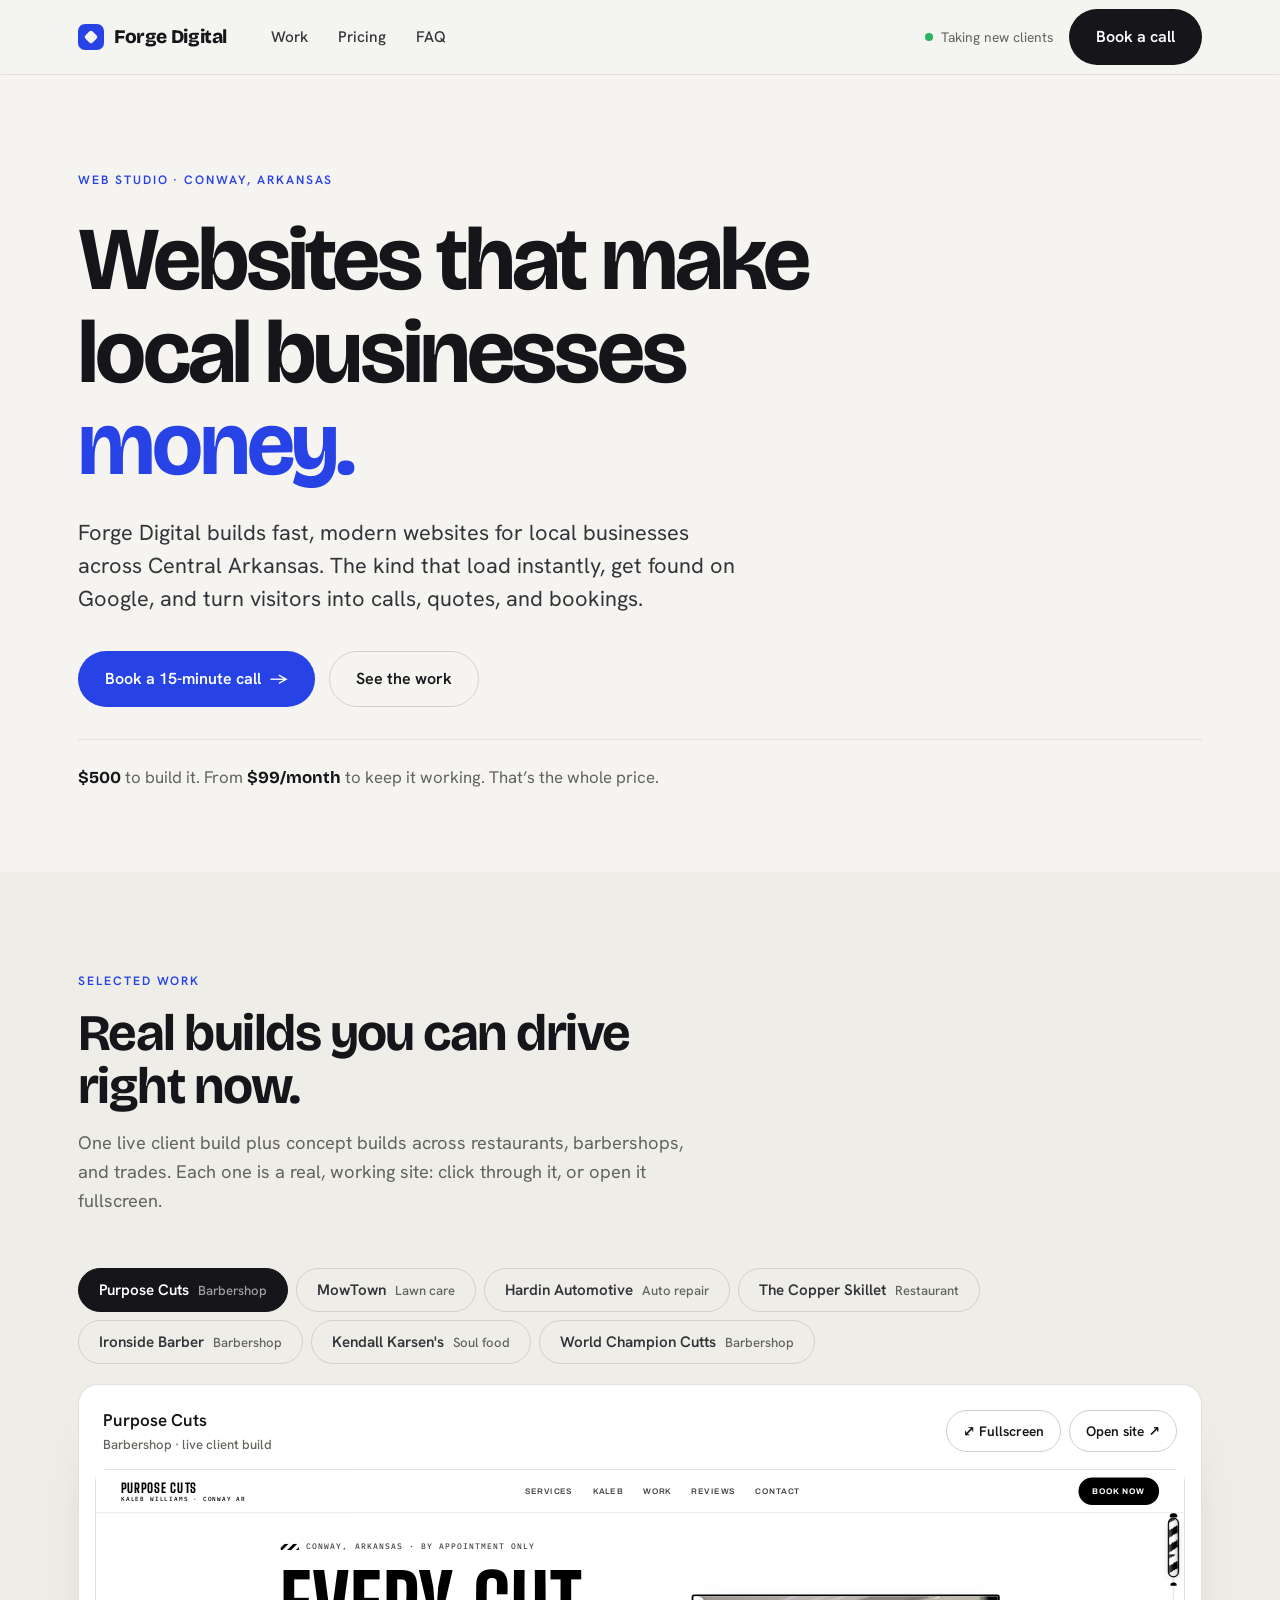
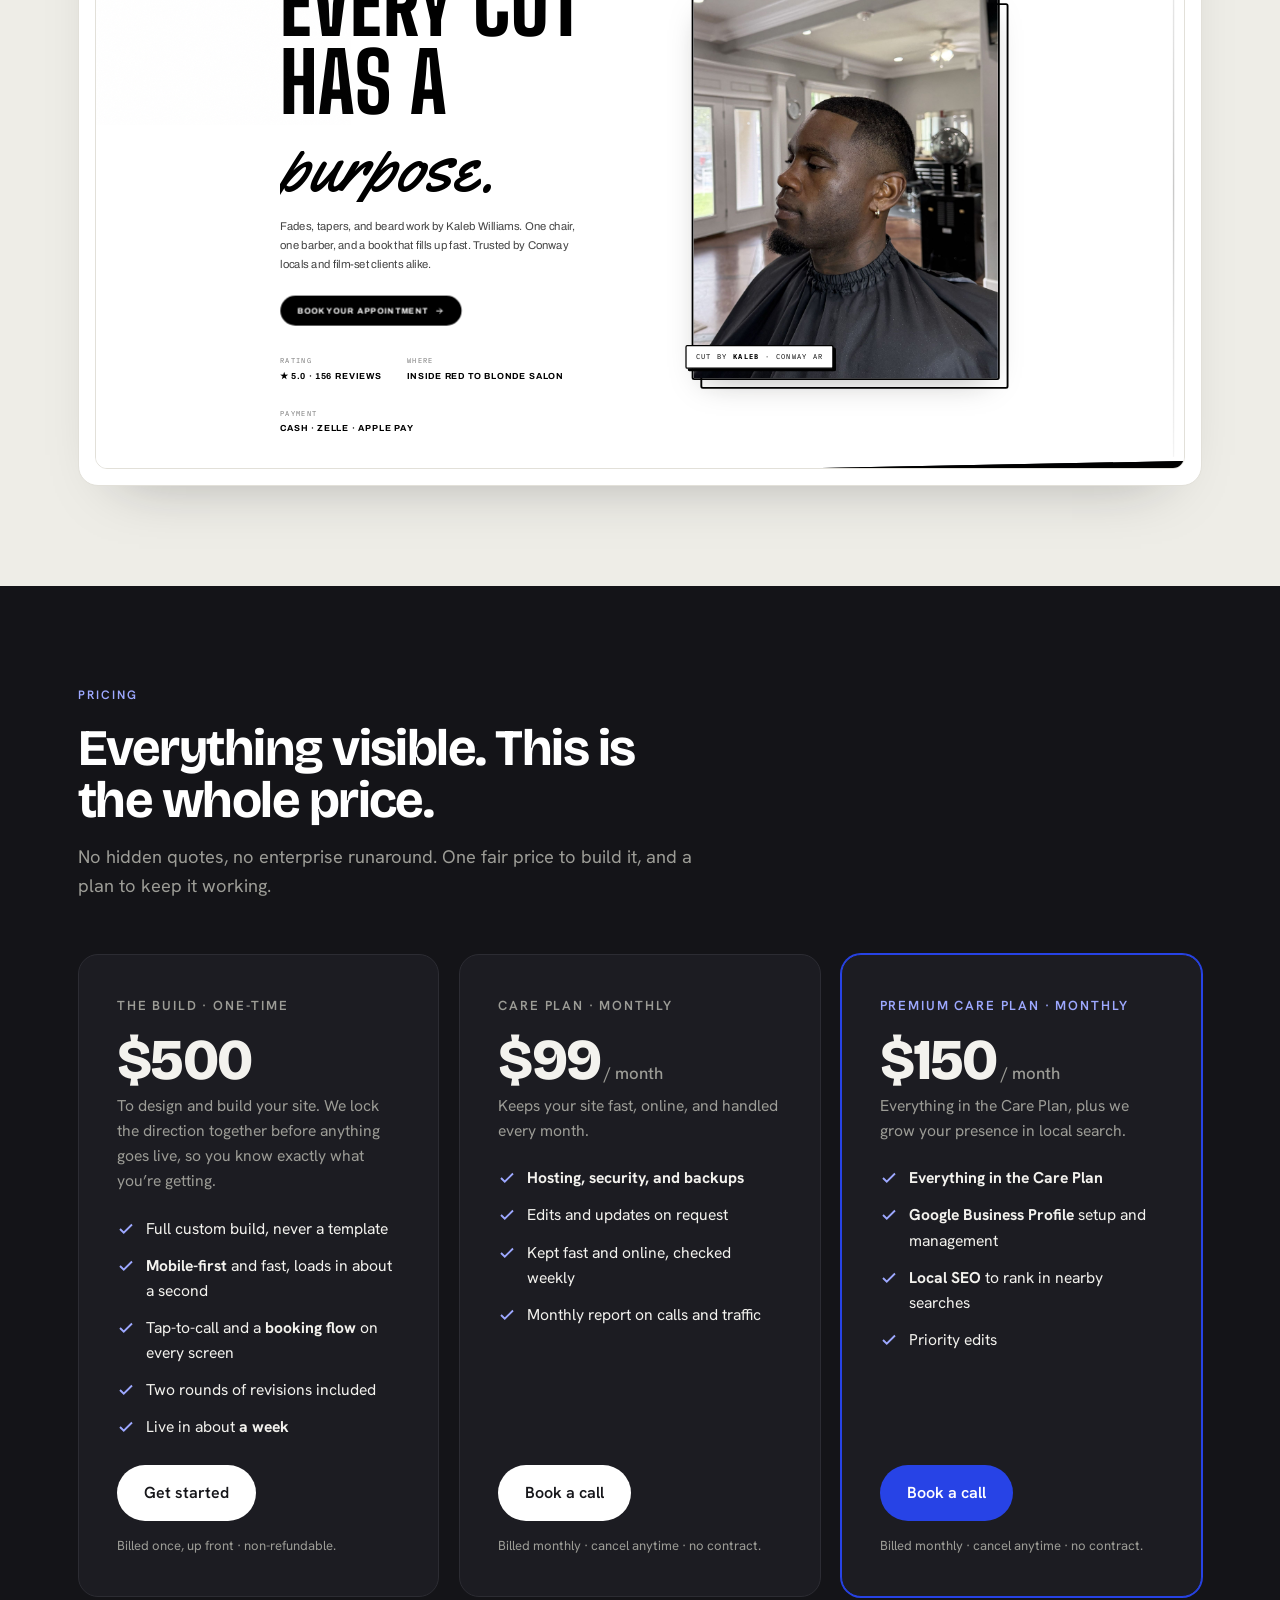
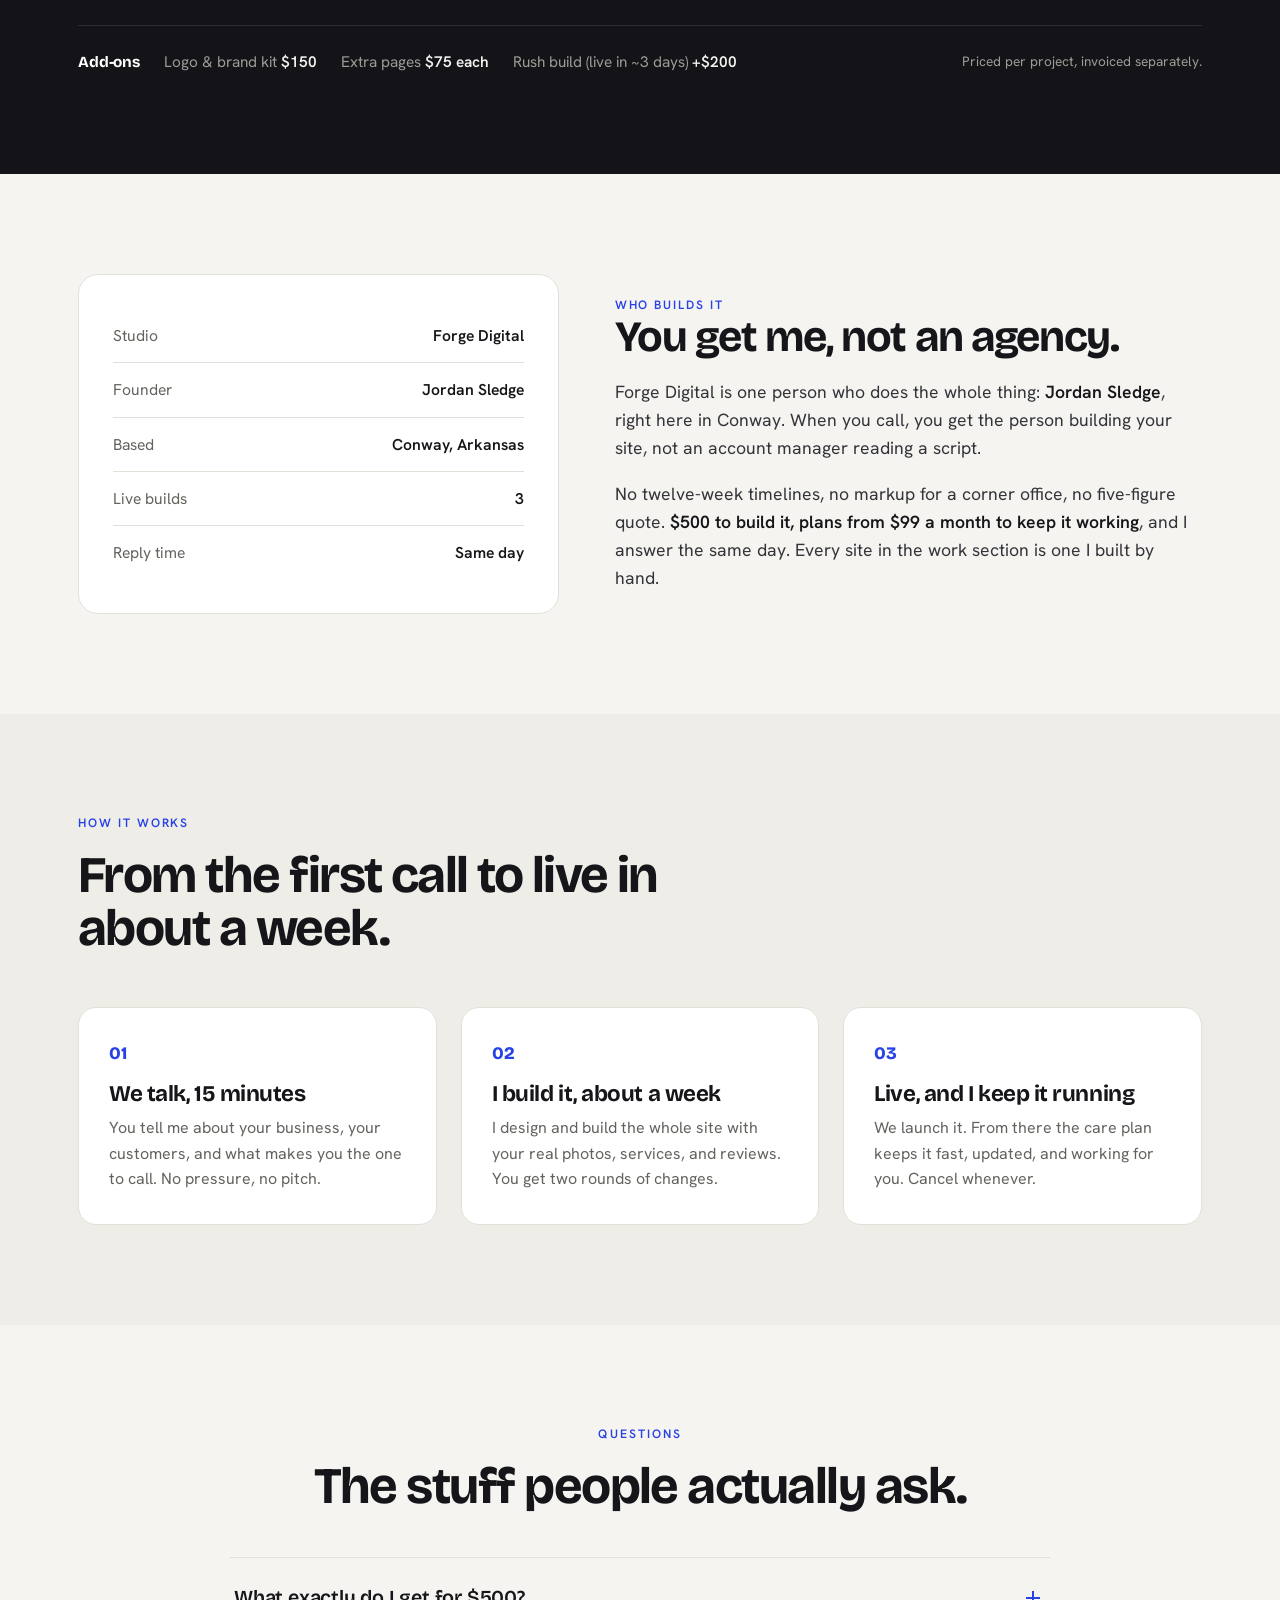
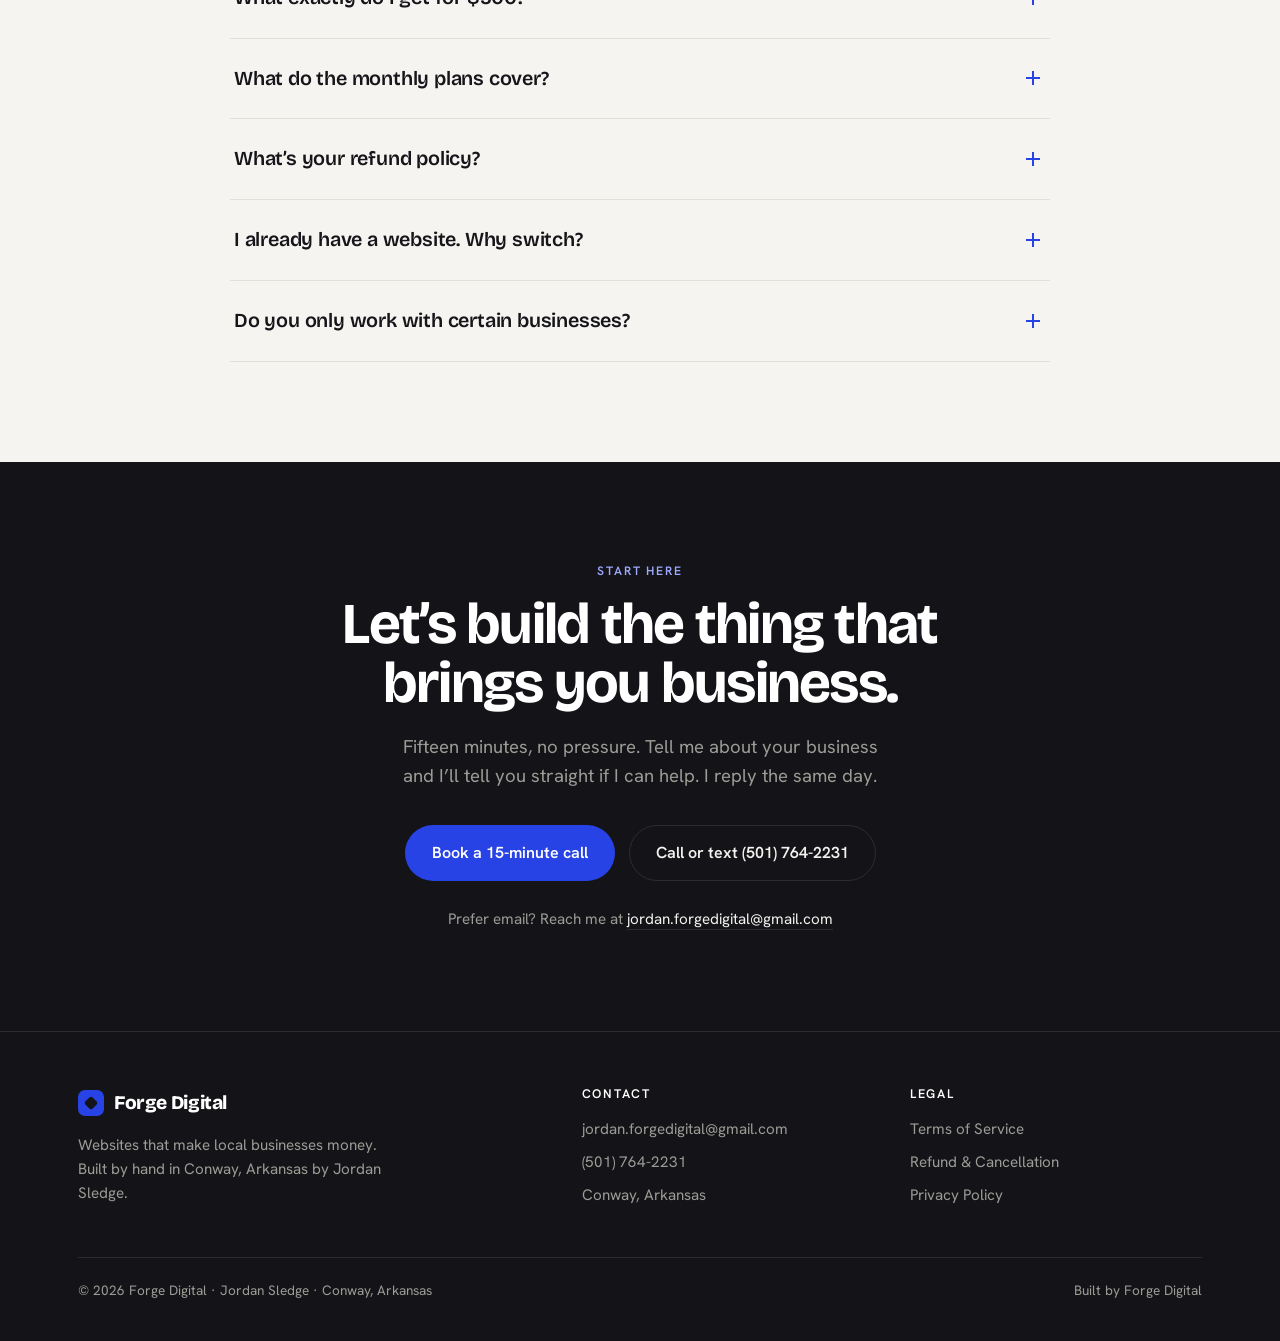
==== commit 9b9033d6: "Add restaurant + barbershop demos to portfolio Two concept builds (The Copper Skillet, Ironside Barb" ====
--- a/index.html
+++ b/index.html
@@ -278,13 +278,17 @@
     <div class="sec-head reveal">
       <div class="eyebrow">Selected work</div>
       <h2>Real builds you can drive right now.</h2>
-      <p>One live client build and two concept builds that show range. Each one is a real, working site: click through it, or open it fullscreen.</p>
+      <p>One live client build plus concept builds across restaurants, barbershops, and trades. Each one is a real, working site: click through it, or open it fullscreen.</p>
     </div>
     <div class="reveal">
       <div class="work-tabs" role="tablist" aria-label="Portfolio builds">
         <button class="on" role="tab" aria-selected="true" data-src="/portfolio/purpose-cuts.html" data-name="Purpose Cuts" data-sub="Barbershop · live client build" data-open="/portfolio/purpose-cuts.html">Purpose Cuts <span class="k">Barbershop</span></button>
         <button role="tab" aria-selected="false" data-src="/portfolio/mowtown.html" data-name="MowTown Lawn Co." data-sub="Lawn care · concept build" data-open="/portfolio/mowtown.html">MowTown <span class="k">Lawn care</span></button>
         <button role="tab" aria-selected="false" data-src="/portfolio/hardin-automotive.html" data-name="Hardin Automotive" data-sub="Auto repair · spec build" data-open="/portfolio/hardin-automotive.html">Hardin Automotive <span class="k">Auto repair</span></button>
+        <button role="tab" aria-selected="false" data-src="/portfolio/the-copper-skillet.html" data-name="The Copper Skillet" data-sub="Restaurant · concept build" data-open="/portfolio/the-copper-skillet.html">The Copper Skillet <span class="k">Restaurant</span></button>
+        <button role="tab" aria-selected="false" data-src="/portfolio/ironside-barber.html" data-name="Ironside Barber Co." data-sub="Barbershop · concept build" data-open="/portfolio/ironside-barber.html">Ironside Barber <span class="k">Barbershop</span></button>
+        <button role="tab" aria-selected="false" data-src="/portfolio/kendall-karsens.html" data-name="Kendall Karsen's" data-sub="Soul food · concept mockup" data-open="/portfolio/kendall-karsens.html">Kendall Karsen's <span class="k">Soul food</span></button>
+        <button role="tab" aria-selected="false" data-src="/portfolio/world-champion-cutts.html" data-name="World Champion Cutts" data-sub="Barbershop · concept mockup" data-open="/portfolio/world-champion-cutts.html">World Champion Cutts <span class="k">Barbershop</span></button>
       </div>
       <div class="stage">
         <div class="stage-bar">
@@ -404,7 +408,7 @@
       <details><summary>What do the monthly plans cover?<span class="pm" aria-hidden="true"></span></summary><p>The Care Plan ($99/mo) covers hosting, security, backups, edits when your business changes, weekly checks, and a short monthly report. The Premium Care Plan ($150/mo) adds everything in that plan plus Google Business Profile management and local SEO to help you rank in nearby searches. Both are month to month, and you can cancel anytime.</p></details>
       <details><summary>What’s your refund policy?<span class="pm" aria-hidden="true"></span></summary><p>No. All fees are non-refundable. That’s why the build includes two rounds of revisions and we get everything right together before it goes live. If you cancel the care plan, billing simply stops for the next month.</p></details>
       <details><summary>I already have a website. Why switch?<span class="pm" aria-hidden="true"></span></summary><p>If it’s slow, hard to use on a phone, or not bringing you business, it’s costing you quietly. I’ll look at it for free and tell you straight whether it’s worth rebuilding.</p></details>
-      <details><summary>Do you only work with certain businesses?<span class="pm" aria-hidden="true"></span></summary><p>No. Barbershop, lawn care, auto shop, and more. If you’re a local business that wants more calls and bookings, I can build for you. Take a look at the three live builds above.</p></details>
+      <details><summary>Do you only work with certain businesses?<span class="pm" aria-hidden="true"></span></summary><p>No. Barbershop, lawn care, auto shop, and more. If you’re a local business that wants more calls and bookings, I can build for you. Take a look at the builds above.</p></details>
     </div>
   </div>
 </section>
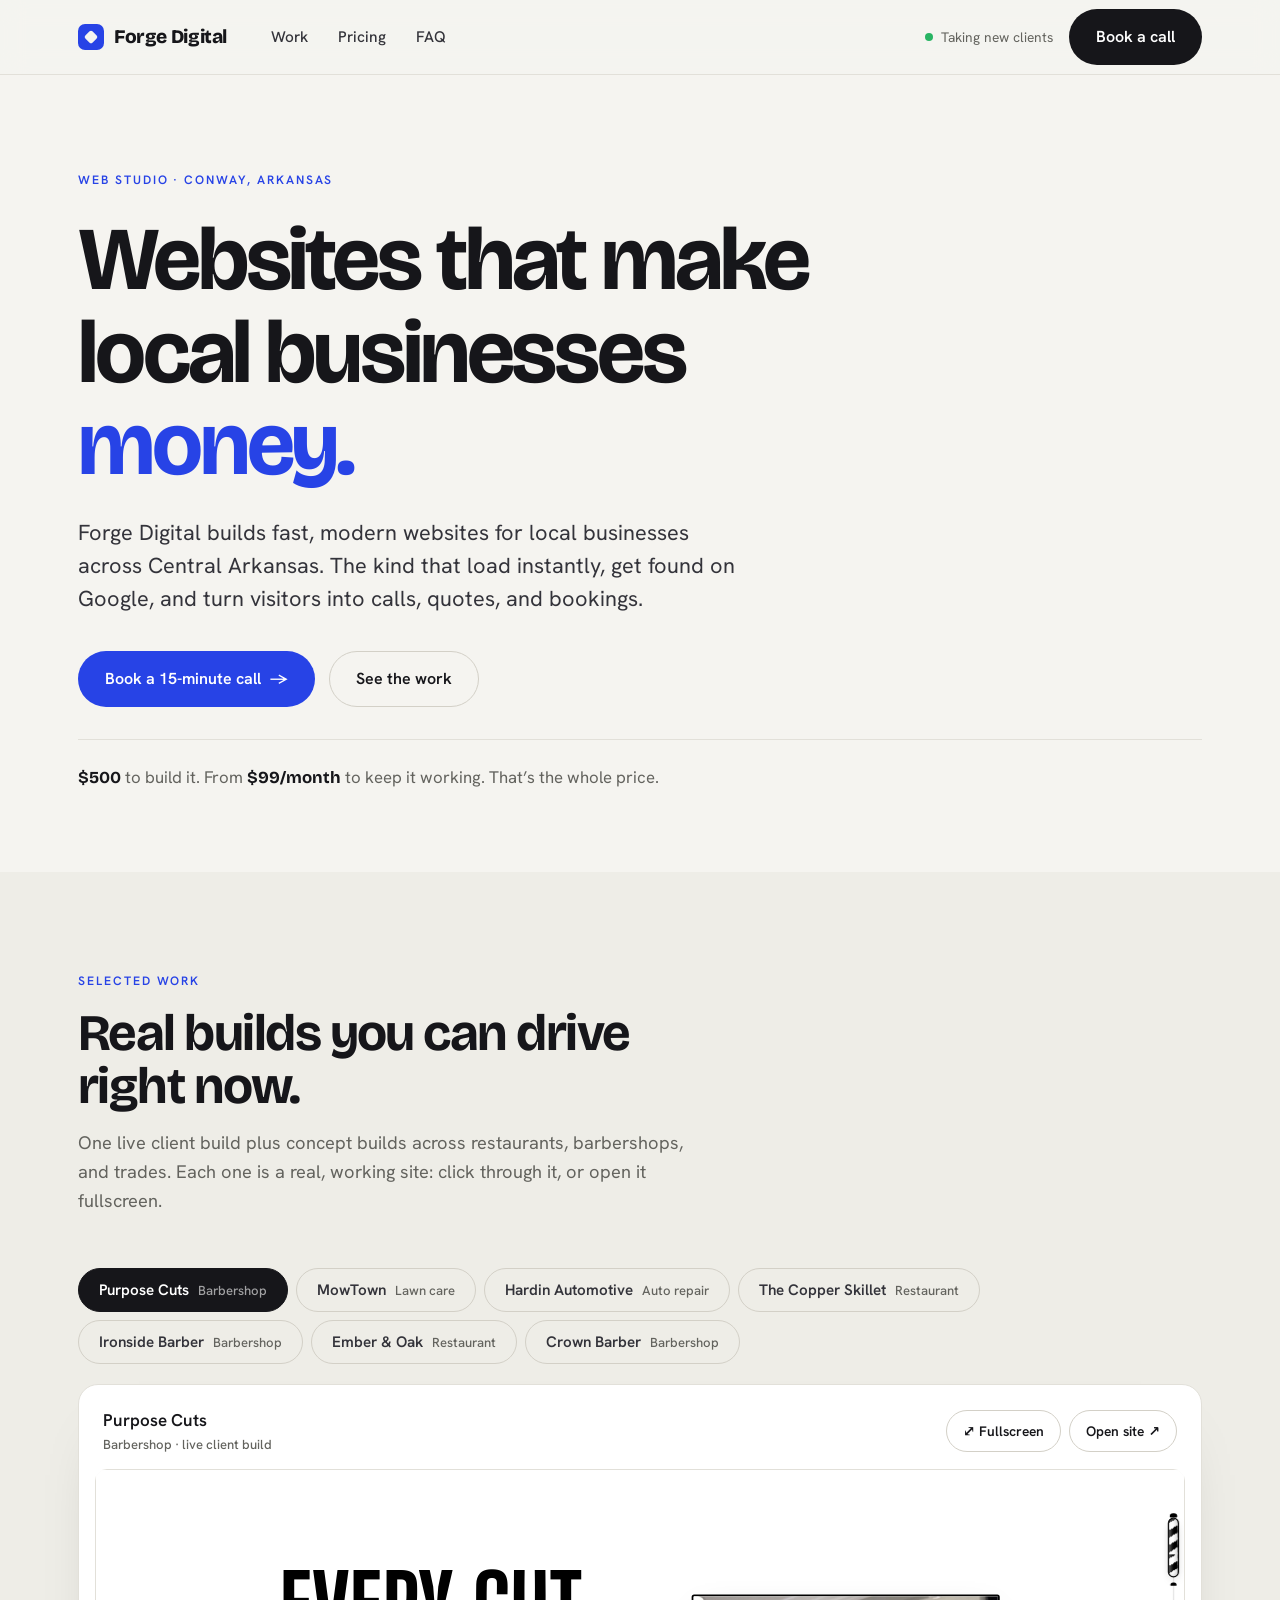
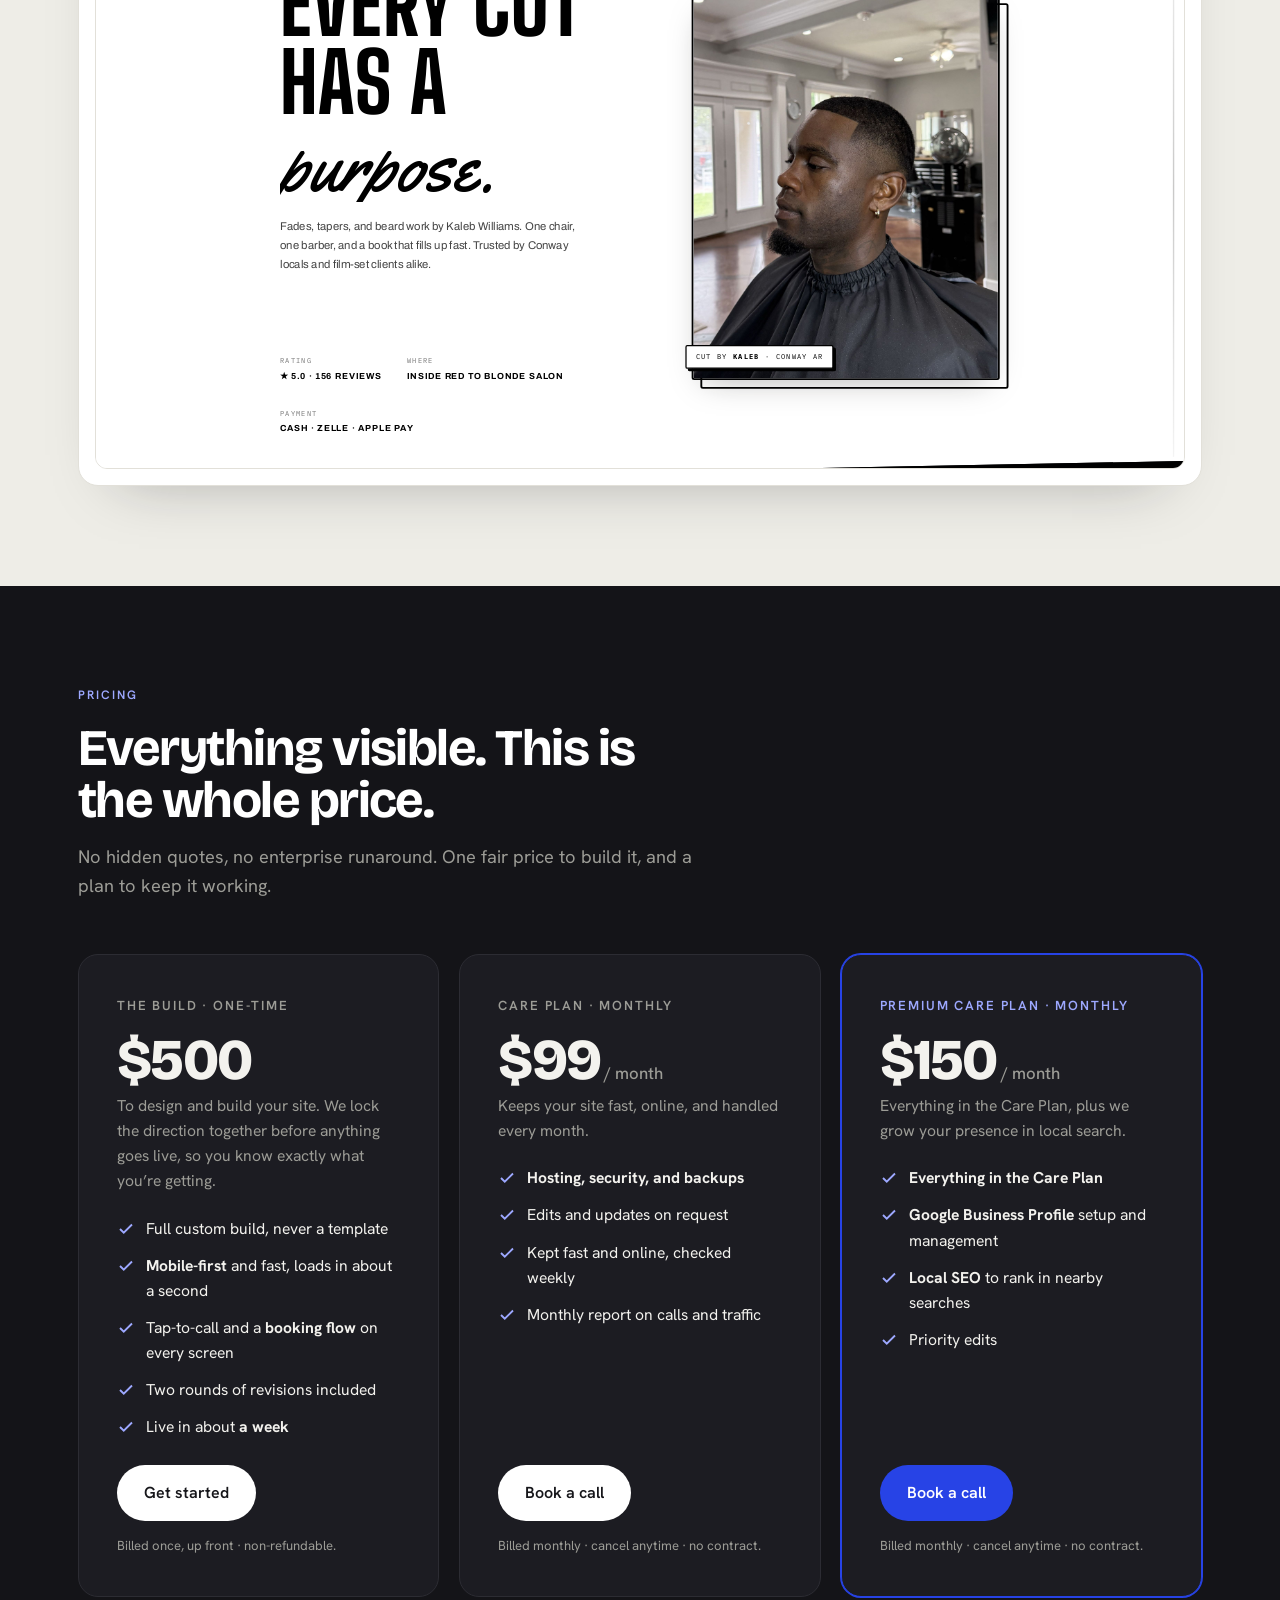
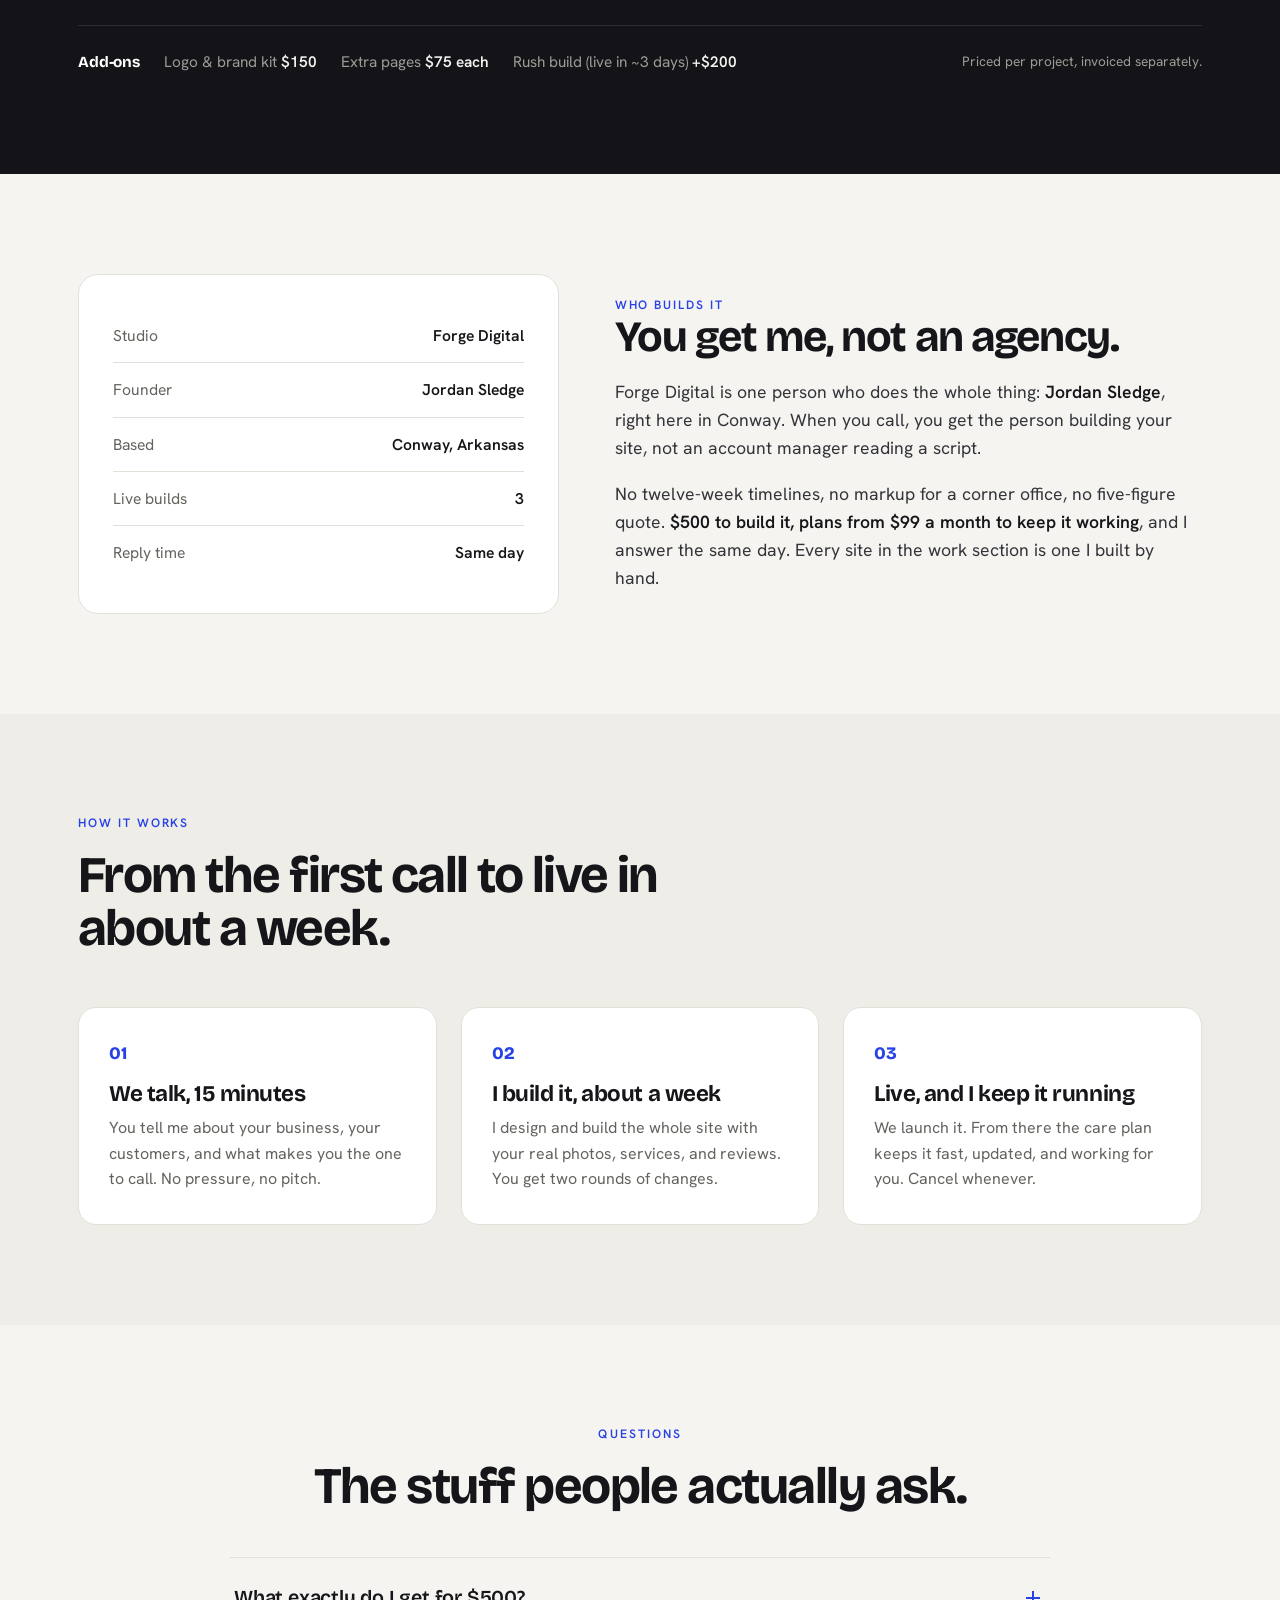
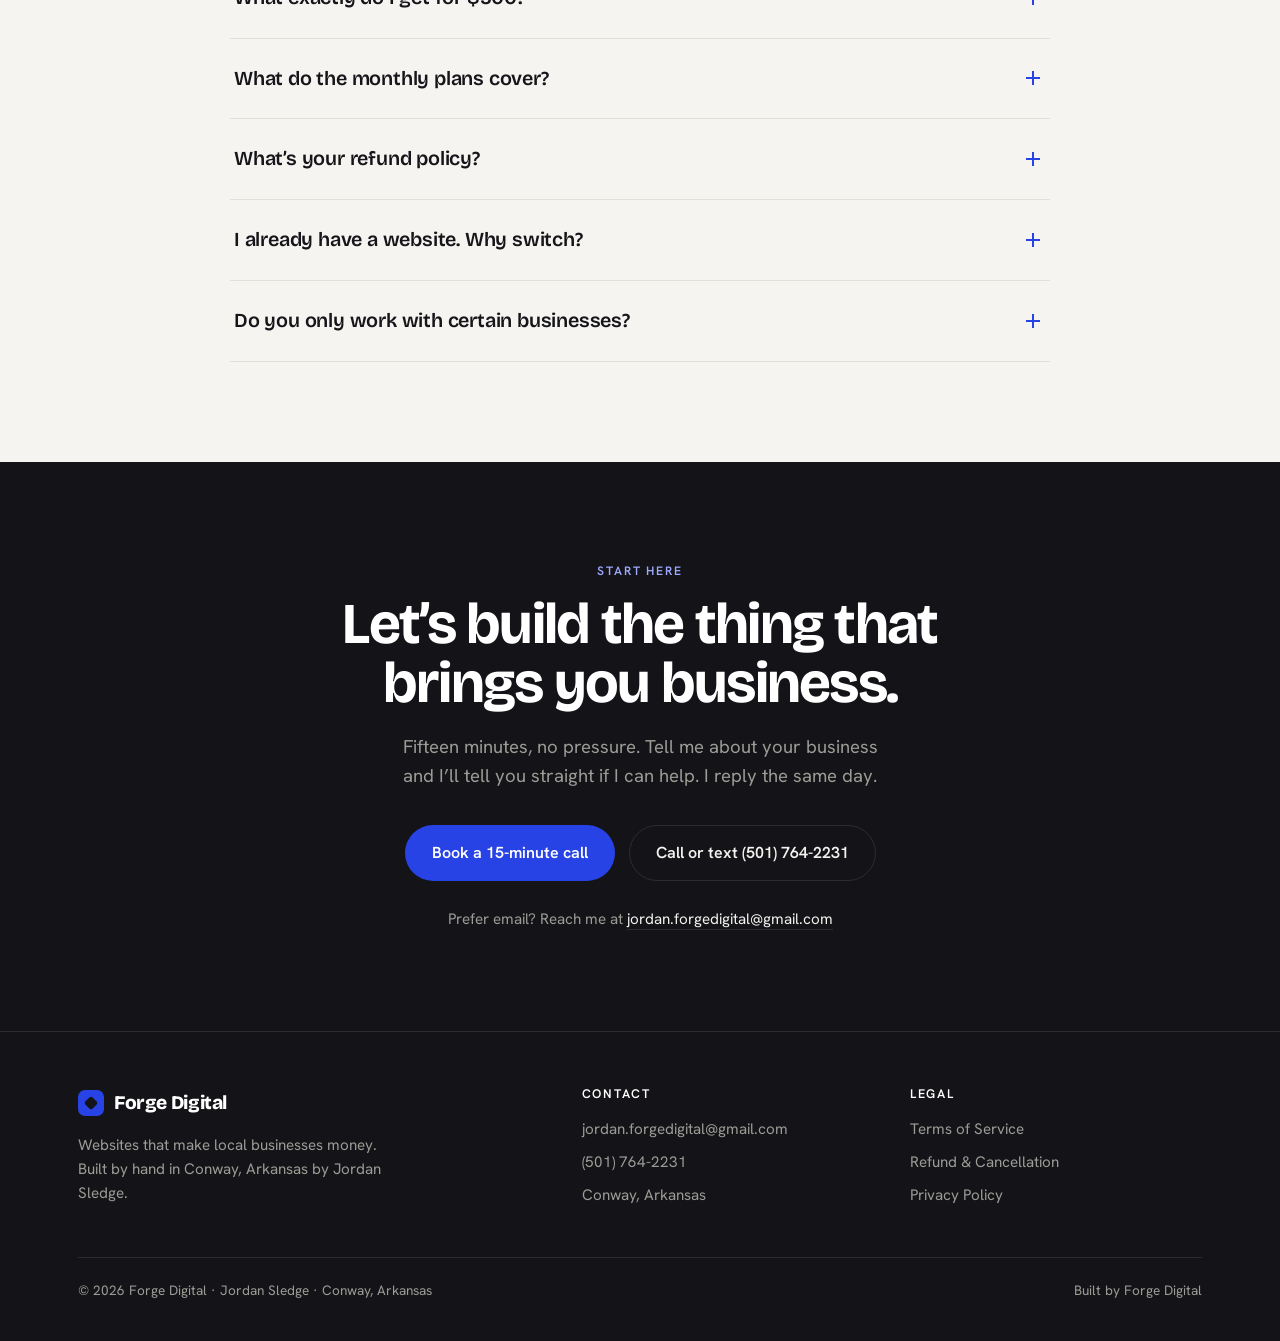
==== commit 13f2fb5c: "Replace real-business mockups with polished fictional demos Scrap Kendall Karsen's and World Champio" ====
--- a/index.html
+++ b/index.html
@@ -287,8 +287,8 @@
         <button role="tab" aria-selected="false" data-src="/portfolio/hardin-automotive.html" data-name="Hardin Automotive" data-sub="Auto repair · spec build" data-open="/portfolio/hardin-automotive.html">Hardin Automotive <span class="k">Auto repair</span></button>
         <button role="tab" aria-selected="false" data-src="/portfolio/the-copper-skillet.html" data-name="The Copper Skillet" data-sub="Restaurant · concept build" data-open="/portfolio/the-copper-skillet.html">The Copper Skillet <span class="k">Restaurant</span></button>
         <button role="tab" aria-selected="false" data-src="/portfolio/ironside-barber.html" data-name="Ironside Barber Co." data-sub="Barbershop · concept build" data-open="/portfolio/ironside-barber.html">Ironside Barber <span class="k">Barbershop</span></button>
-        <button role="tab" aria-selected="false" data-src="/portfolio/kendall-karsens.html" data-name="Kendall Karsen's" data-sub="Soul food · concept mockup" data-open="/portfolio/kendall-karsens.html">Kendall Karsen's <span class="k">Soul food</span></button>
-        <button role="tab" aria-selected="false" data-src="/portfolio/world-champion-cutts.html" data-name="World Champion Cutts" data-sub="Barbershop · concept mockup" data-open="/portfolio/world-champion-cutts.html">World Champion Cutts <span class="k">Barbershop</span></button>
+        <button role="tab" aria-selected="false" data-src="/portfolio/ember-and-oak.html" data-name="Ember &amp; Oak" data-sub="Restaurant · concept build" data-open="/portfolio/ember-and-oak.html">Ember &amp; Oak <span class="k">Restaurant</span></button>
+        <button role="tab" aria-selected="false" data-src="/portfolio/crown-barber.html" data-name="Crown Barber Co." data-sub="Barbershop · concept build" data-open="/portfolio/crown-barber.html">Crown Barber <span class="k">Barbershop</span></button>
       </div>
       <div class="stage">
         <div class="stage-bar">
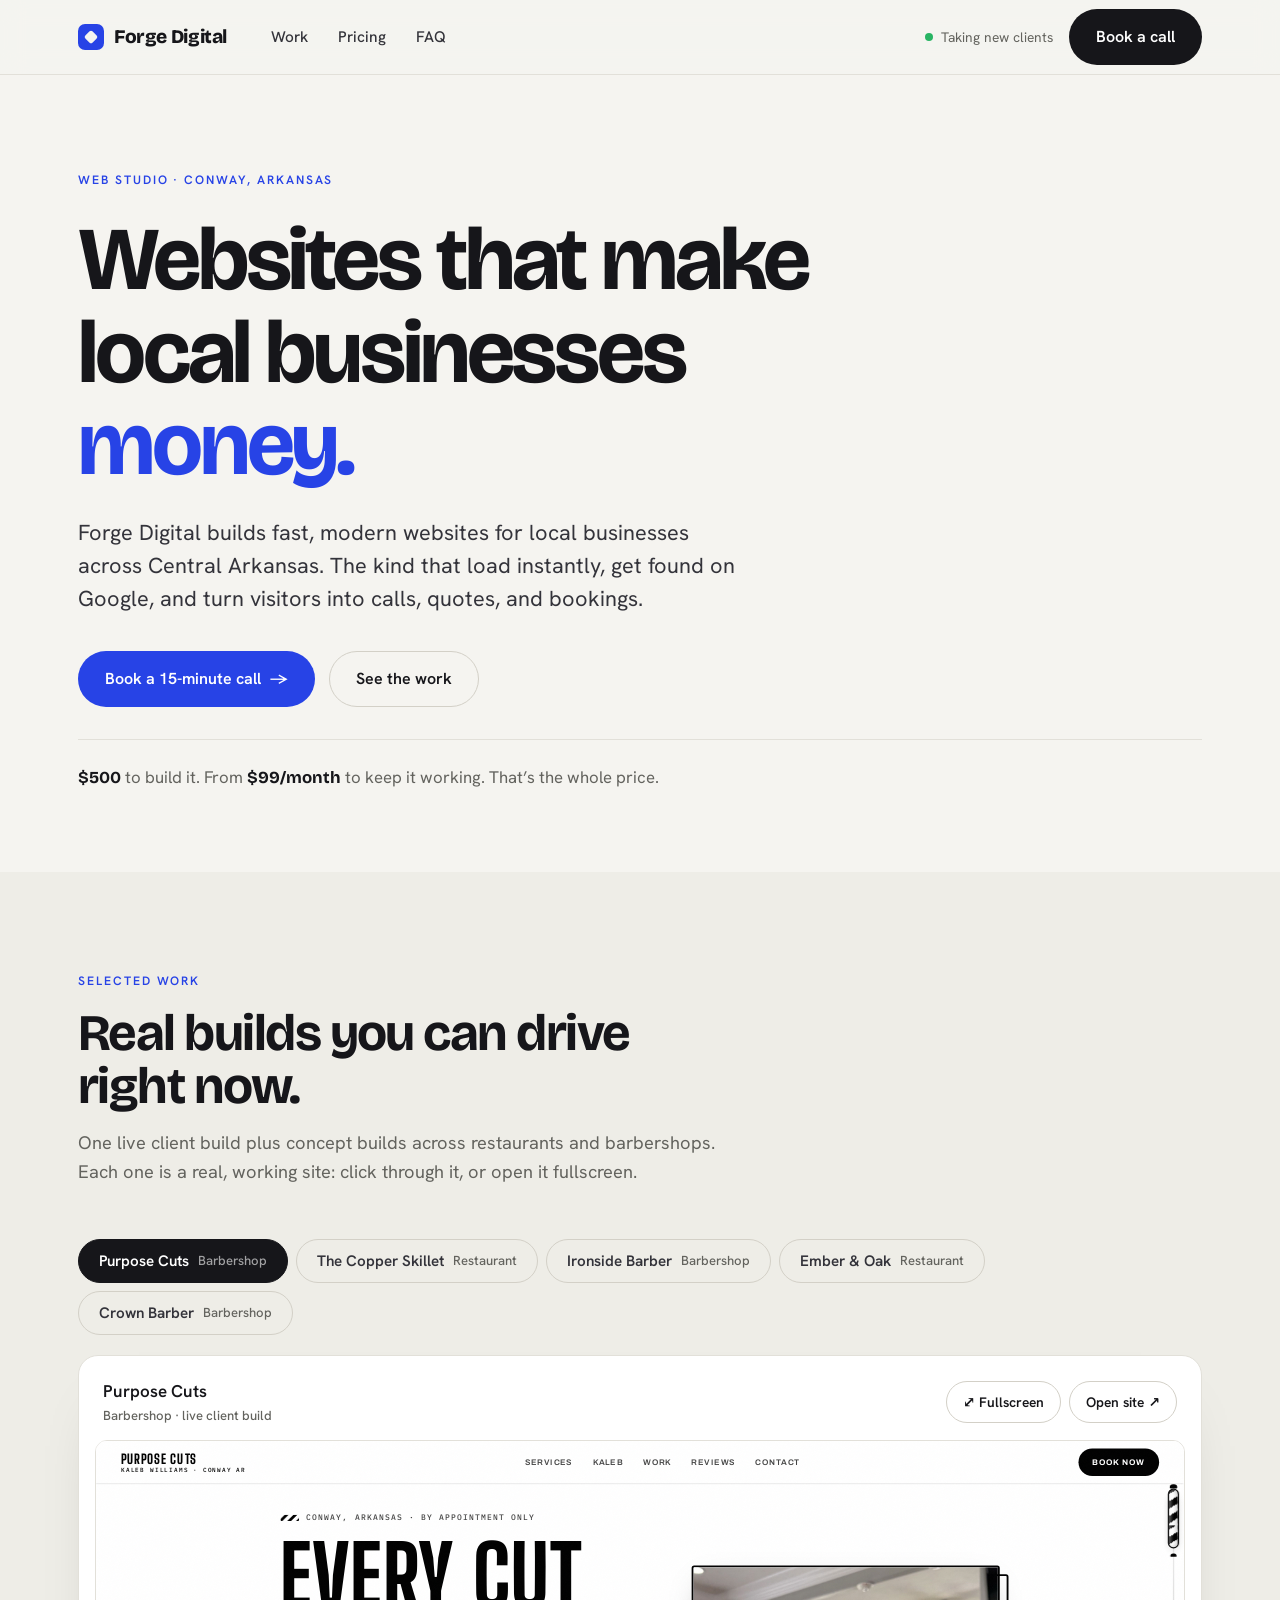
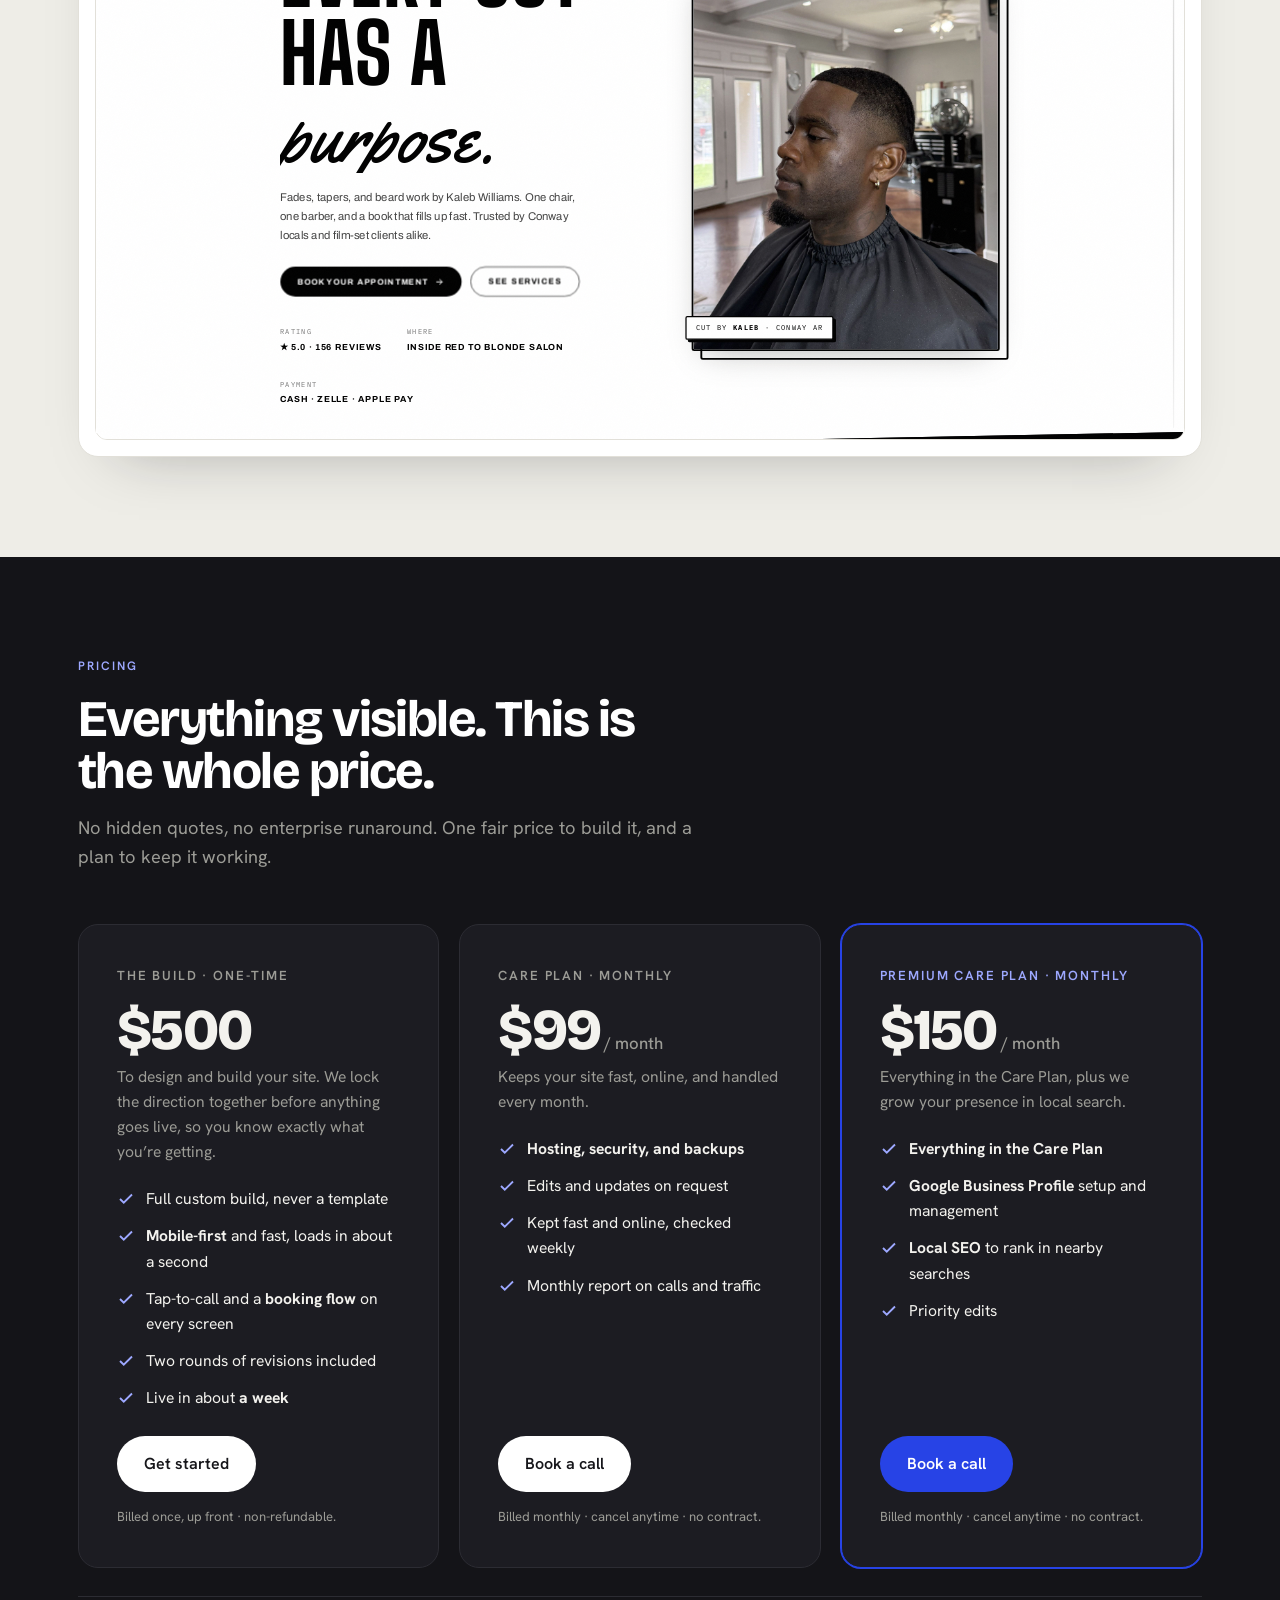
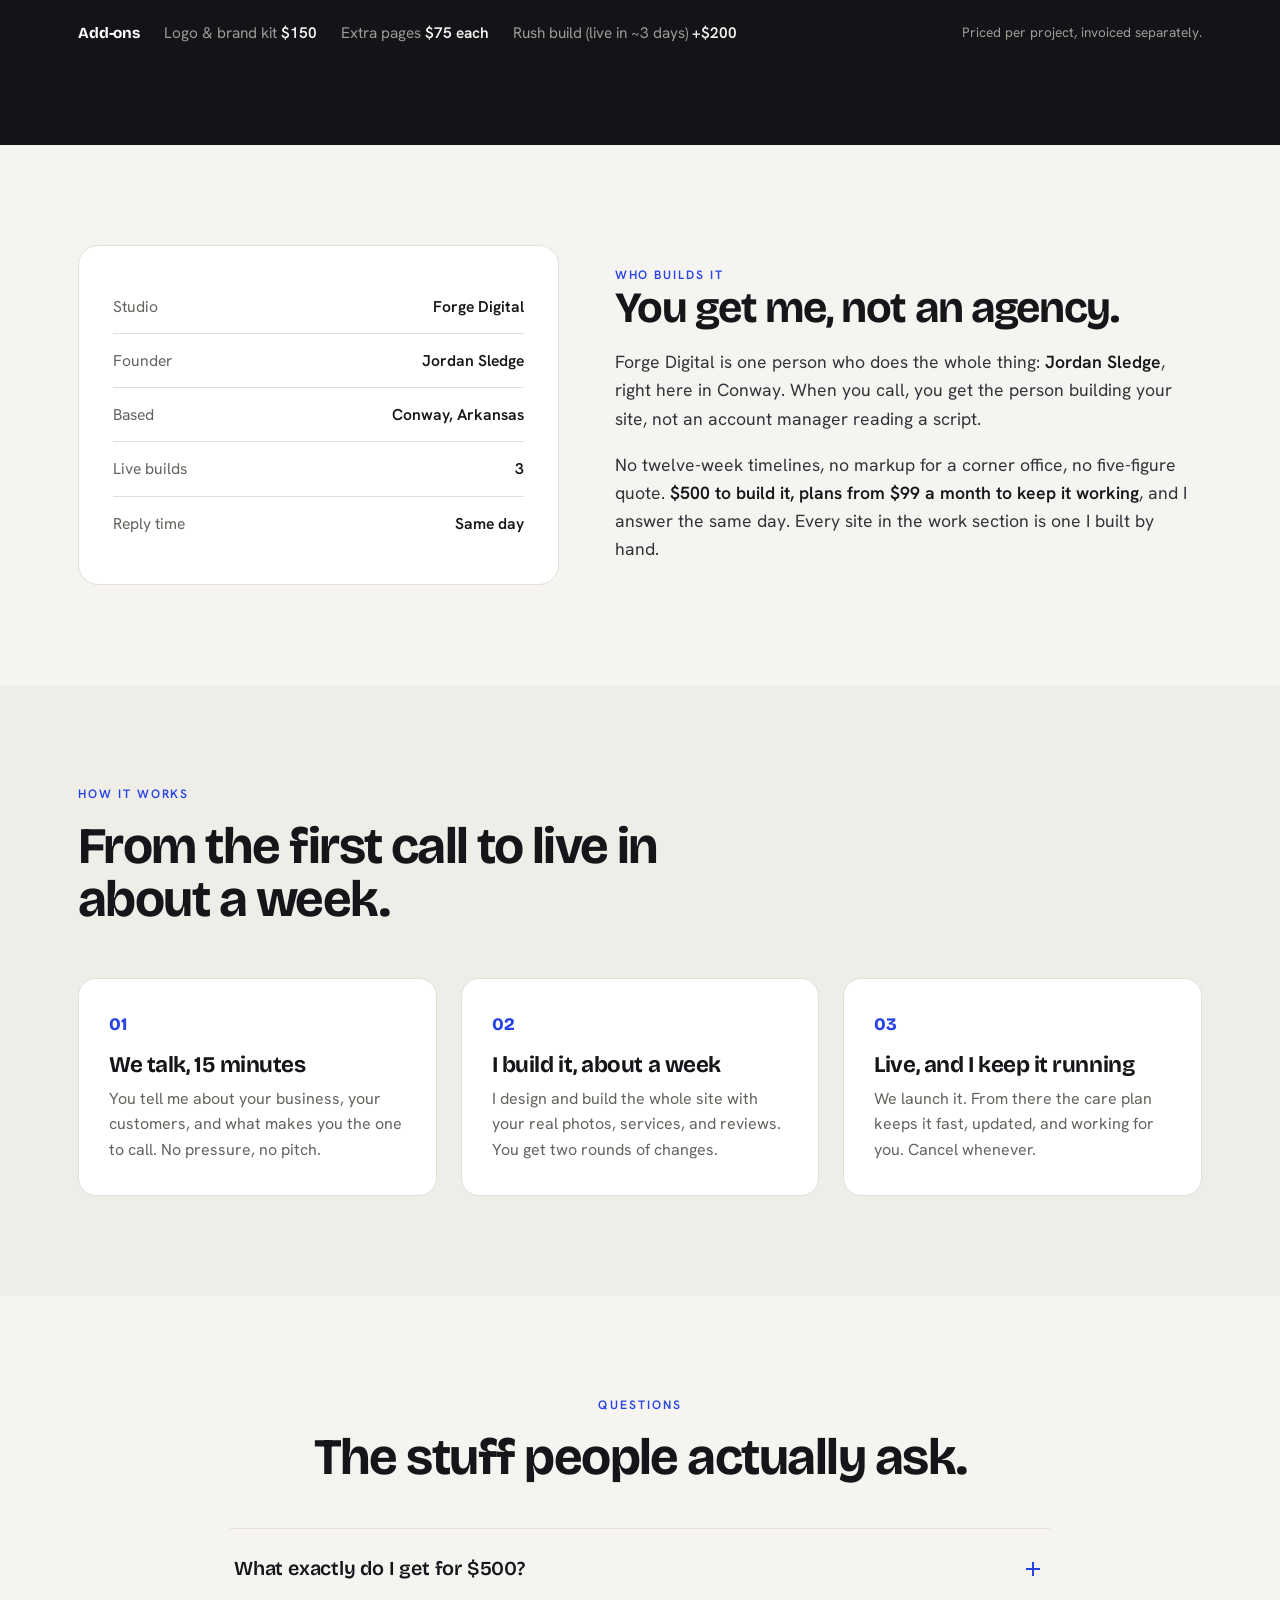
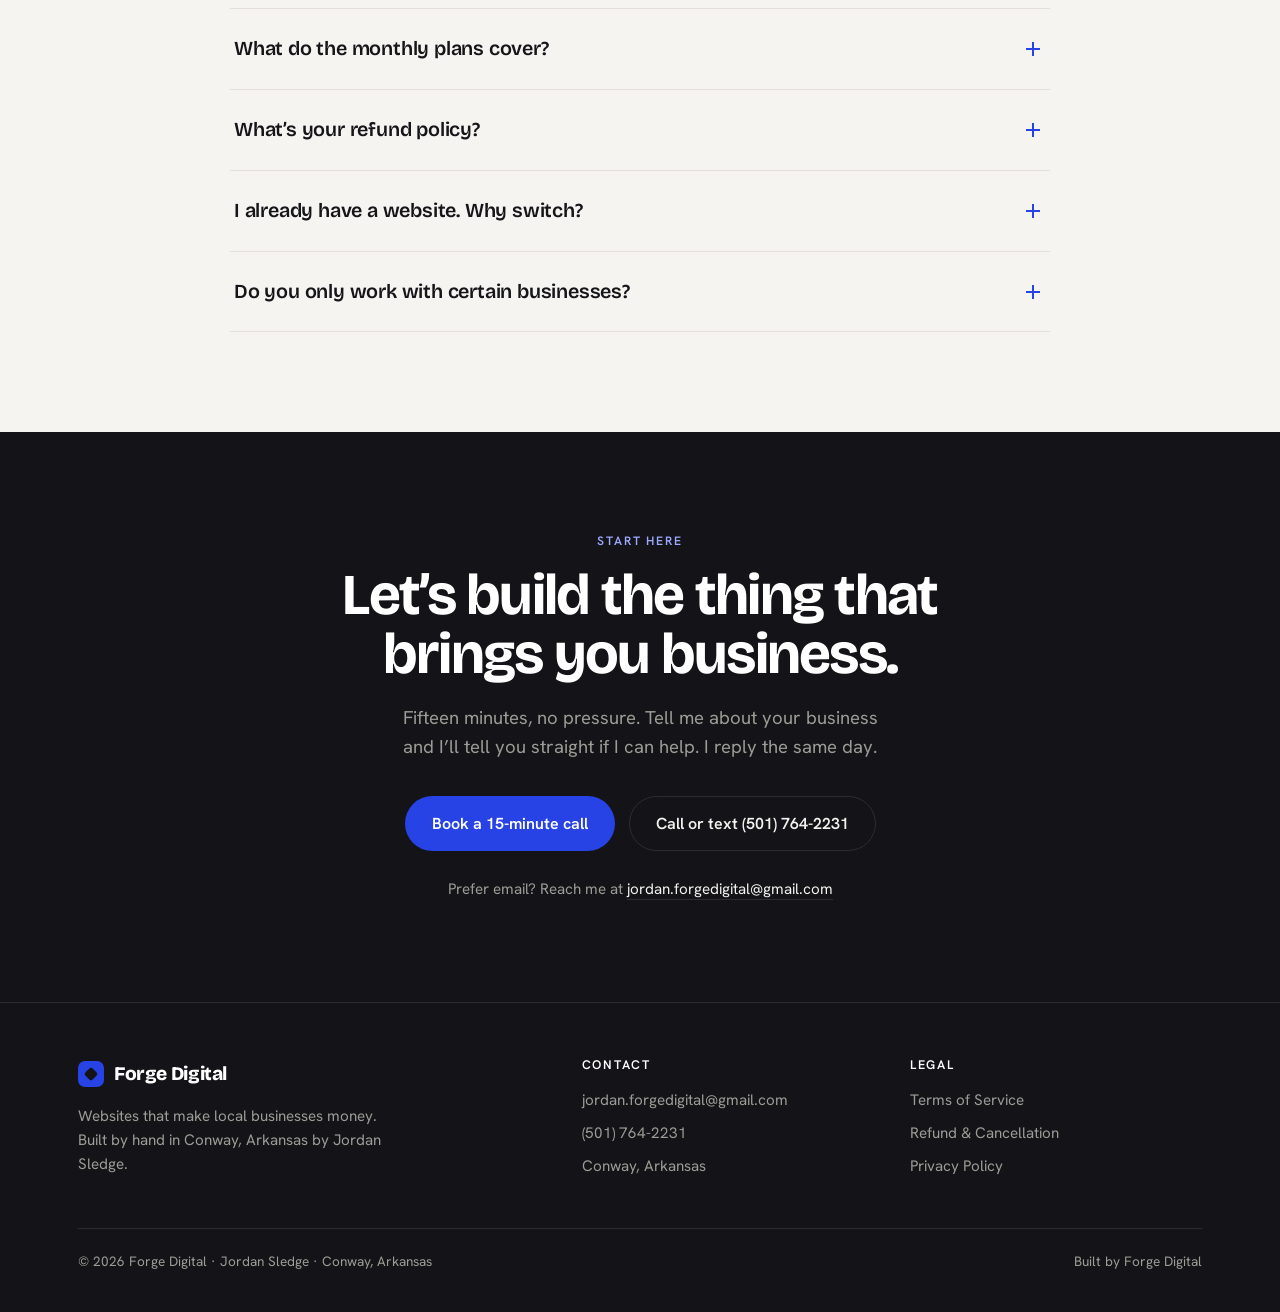
==== commit 39b35d56: "Curate portfolio: drop off-niche auto/lawn demos, focus on restaurants + barbershops Removes MowTown" ====
--- a/index.html
+++ b/index.html
@@ -278,13 +278,11 @@
     <div class="sec-head reveal">
       <div class="eyebrow">Selected work</div>
       <h2>Real builds you can drive right now.</h2>
-      <p>One live client build plus concept builds across restaurants, barbershops, and trades. Each one is a real, working site: click through it, or open it fullscreen.</p>
+      <p>One live client build plus concept builds across restaurants and barbershops. Each one is a real, working site: click through it, or open it fullscreen.</p>
     </div>
     <div class="reveal">
       <div class="work-tabs" role="tablist" aria-label="Portfolio builds">
         <button class="on" role="tab" aria-selected="true" data-src="/portfolio/purpose-cuts.html" data-name="Purpose Cuts" data-sub="Barbershop · live client build" data-open="/portfolio/purpose-cuts.html">Purpose Cuts <span class="k">Barbershop</span></button>
-        <button role="tab" aria-selected="false" data-src="/portfolio/mowtown.html" data-name="MowTown Lawn Co." data-sub="Lawn care · concept build" data-open="/portfolio/mowtown.html">MowTown <span class="k">Lawn care</span></button>
-        <button role="tab" aria-selected="false" data-src="/portfolio/hardin-automotive.html" data-name="Hardin Automotive" data-sub="Auto repair · spec build" data-open="/portfolio/hardin-automotive.html">Hardin Automotive <span class="k">Auto repair</span></button>
         <button role="tab" aria-selected="false" data-src="/portfolio/the-copper-skillet.html" data-name="The Copper Skillet" data-sub="Restaurant · concept build" data-open="/portfolio/the-copper-skillet.html">The Copper Skillet <span class="k">Restaurant</span></button>
         <button role="tab" aria-selected="false" data-src="/portfolio/ironside-barber.html" data-name="Ironside Barber Co." data-sub="Barbershop · concept build" data-open="/portfolio/ironside-barber.html">Ironside Barber <span class="k">Barbershop</span></button>
         <button role="tab" aria-selected="false" data-src="/portfolio/ember-and-oak.html" data-name="Ember &amp; Oak" data-sub="Restaurant · concept build" data-open="/portfolio/ember-and-oak.html">Ember &amp; Oak <span class="k">Restaurant</span></button>
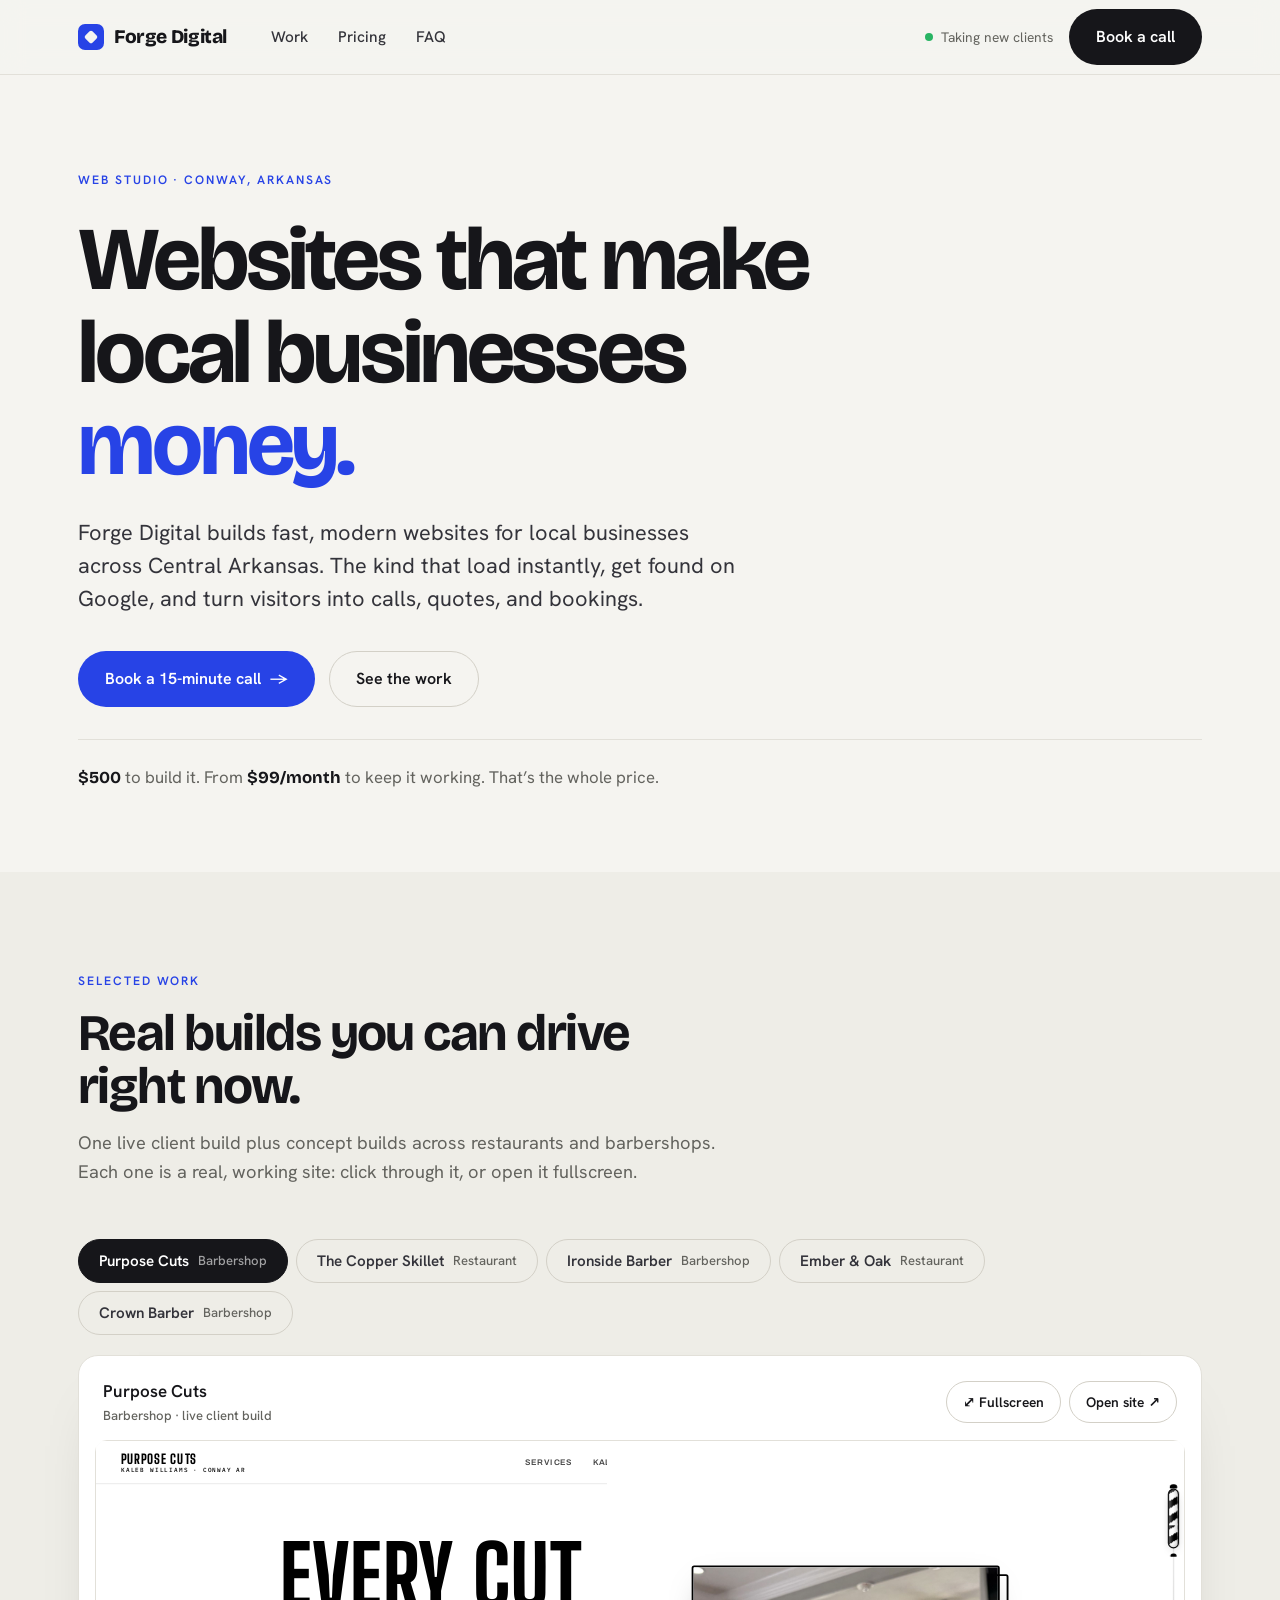
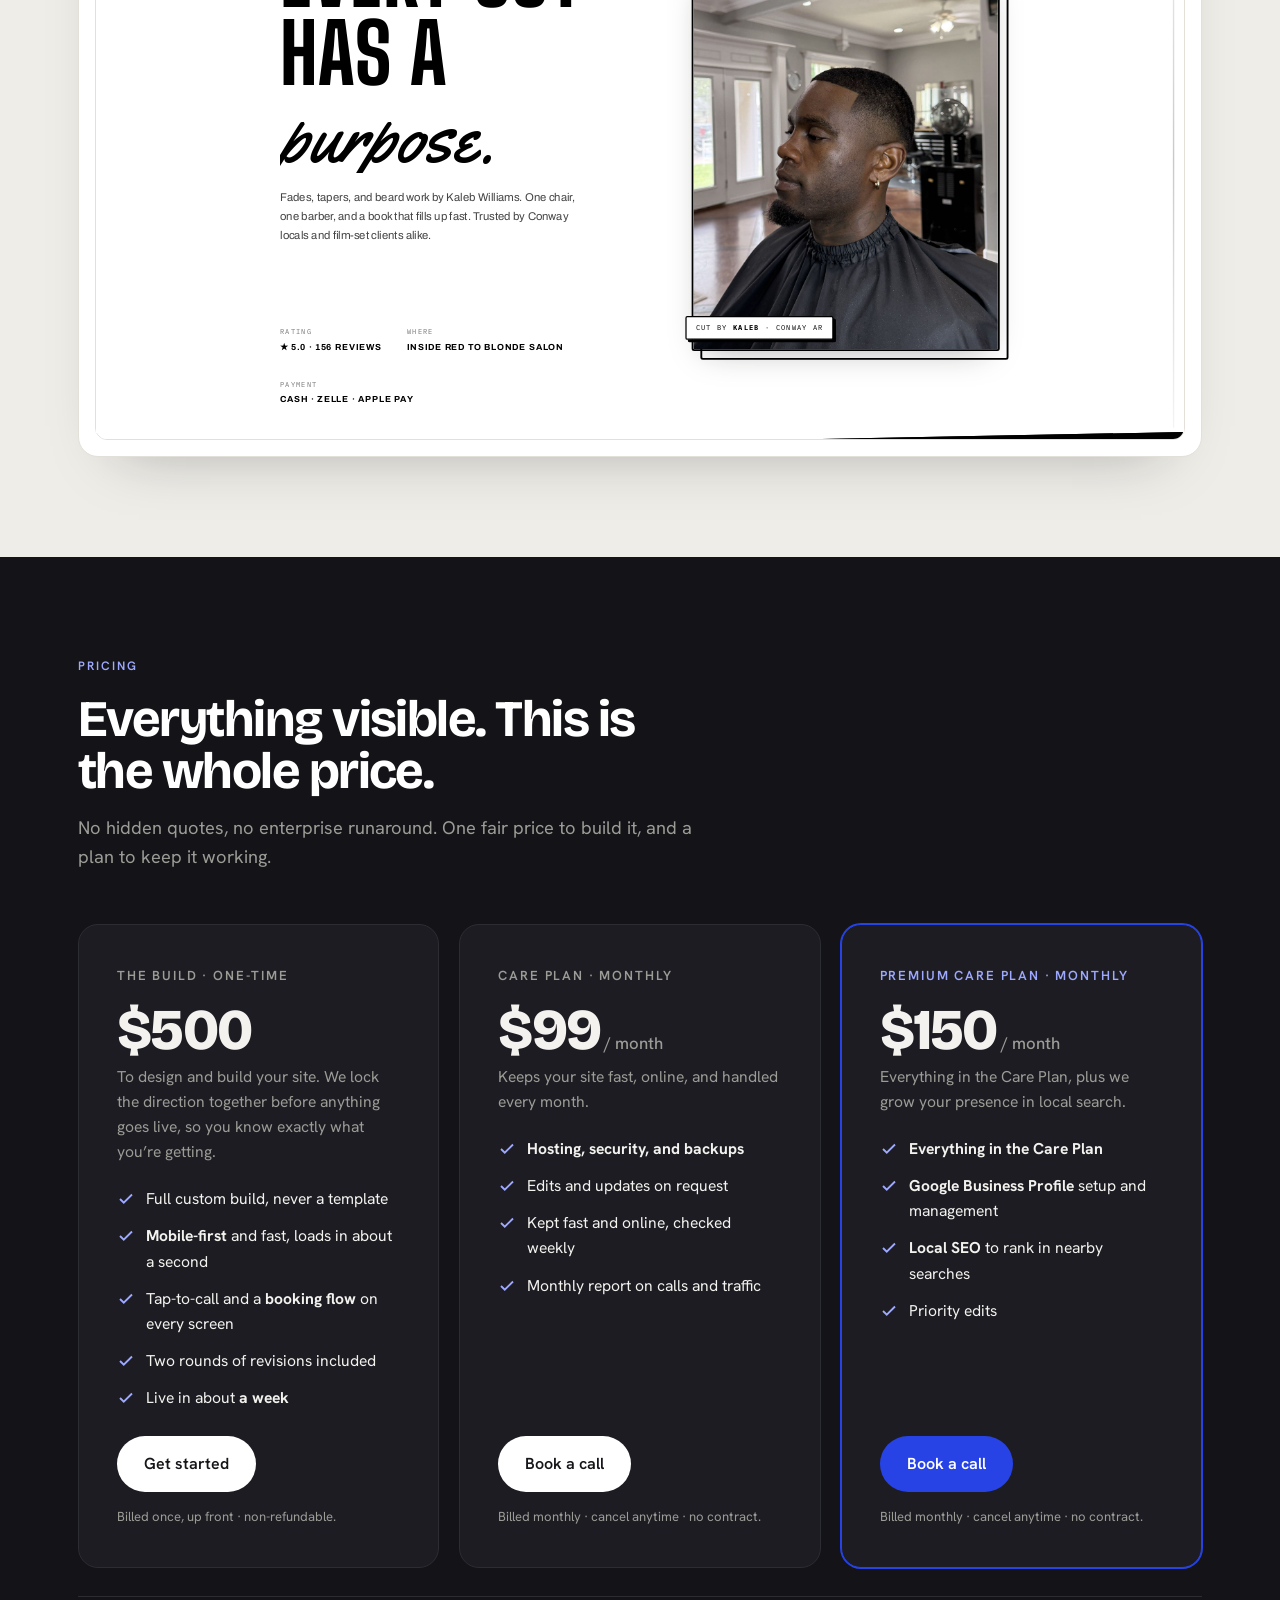
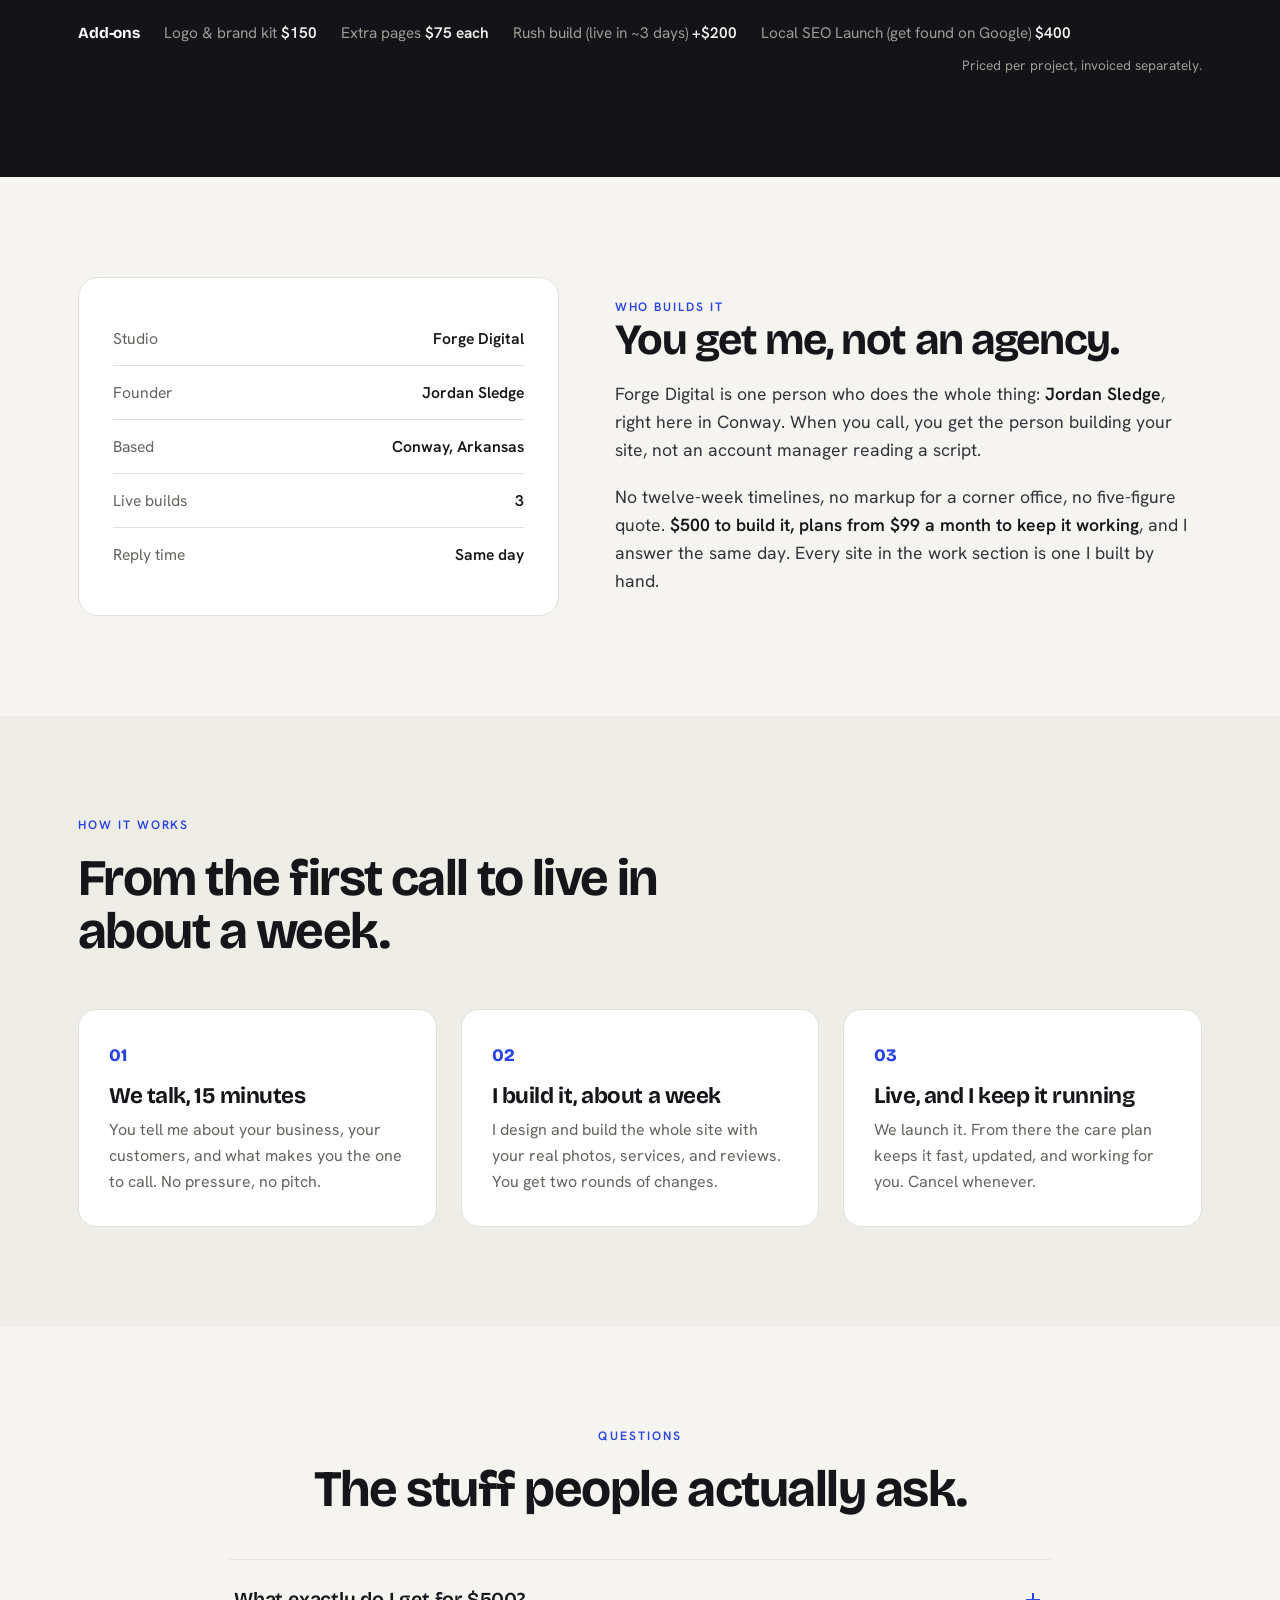
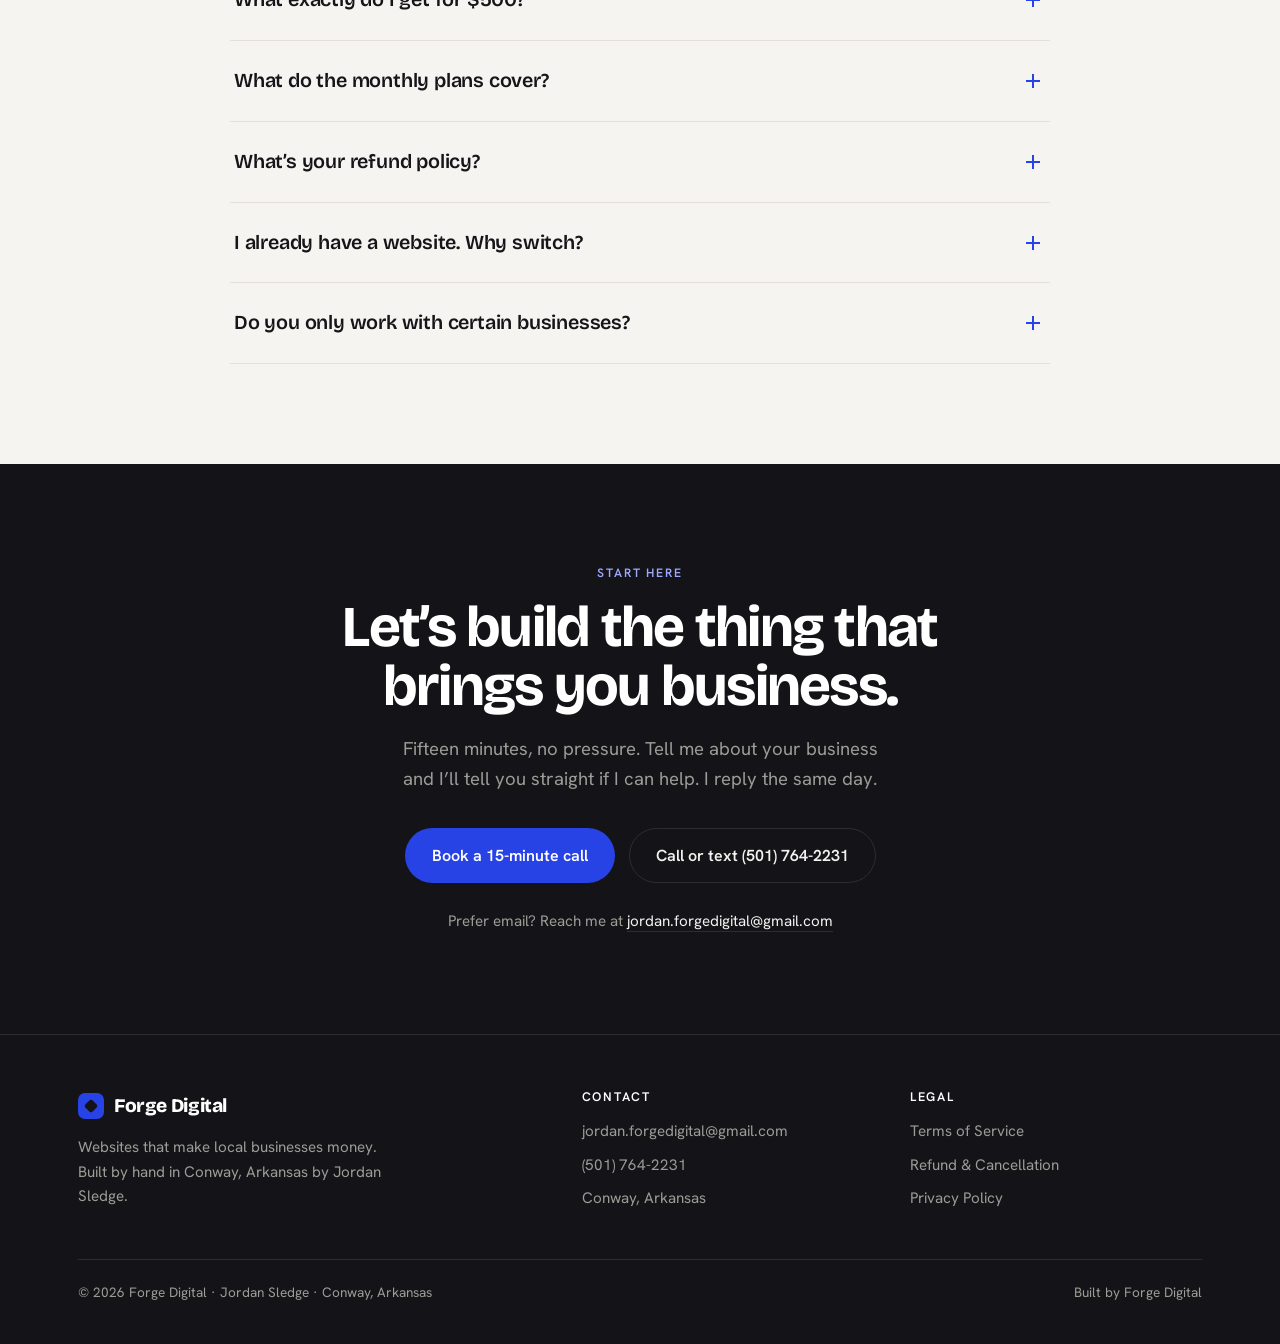
==== commit 0f4358d9: "Add Local SEO Launch add-on to pricing (SEO upsell now visible on site) Co-Authored-By: Claude Opus " ====
--- a/index.html
+++ b/index.html
@@ -356,6 +356,7 @@
       <span>Logo &amp; brand kit <b>$150</b></span>
       <span>Extra pages <b>$75 each</b></span>
       <span>Rush build (live in ~3 days) <b>+$200</b></span>
+      <span>Local SEO Launch (get found on Google) <b>$400</b></span>
       <span class="addons-note">Priced per project, invoiced separately.</span>
     </div>
   </div>
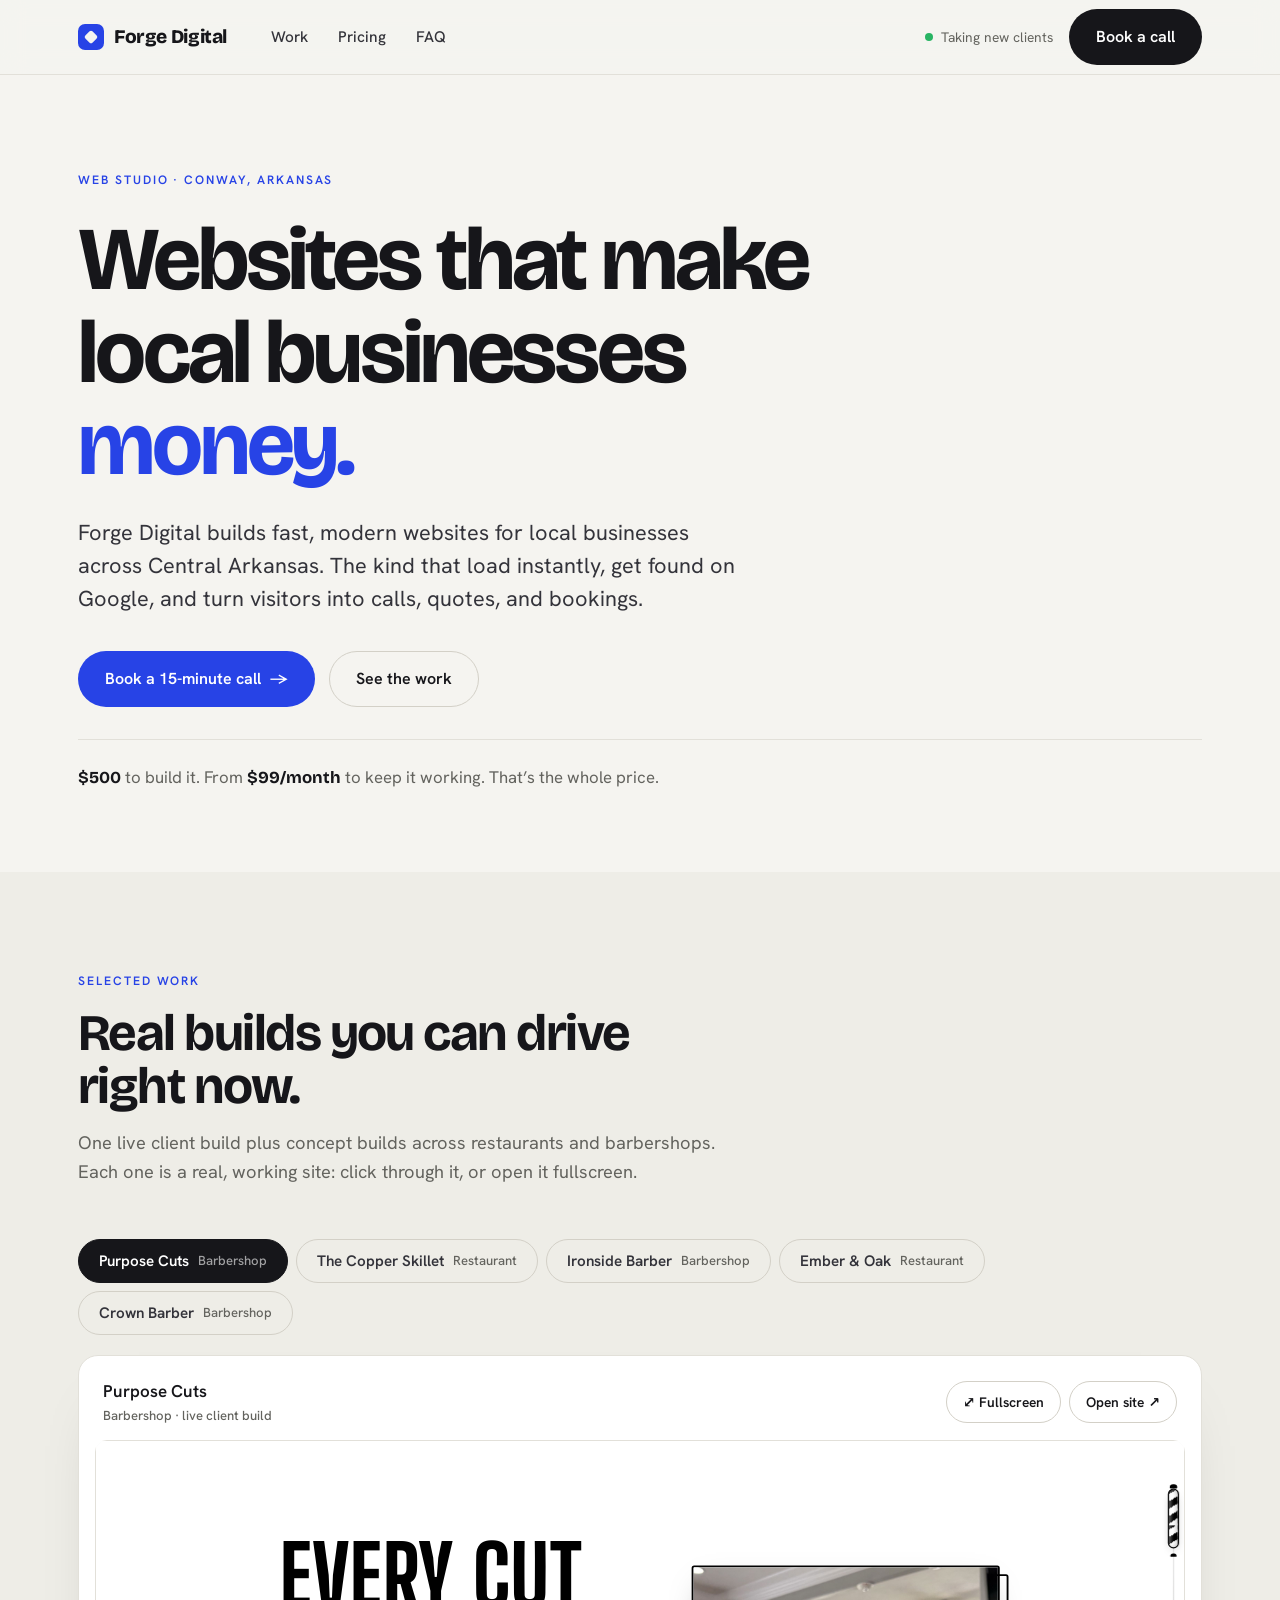
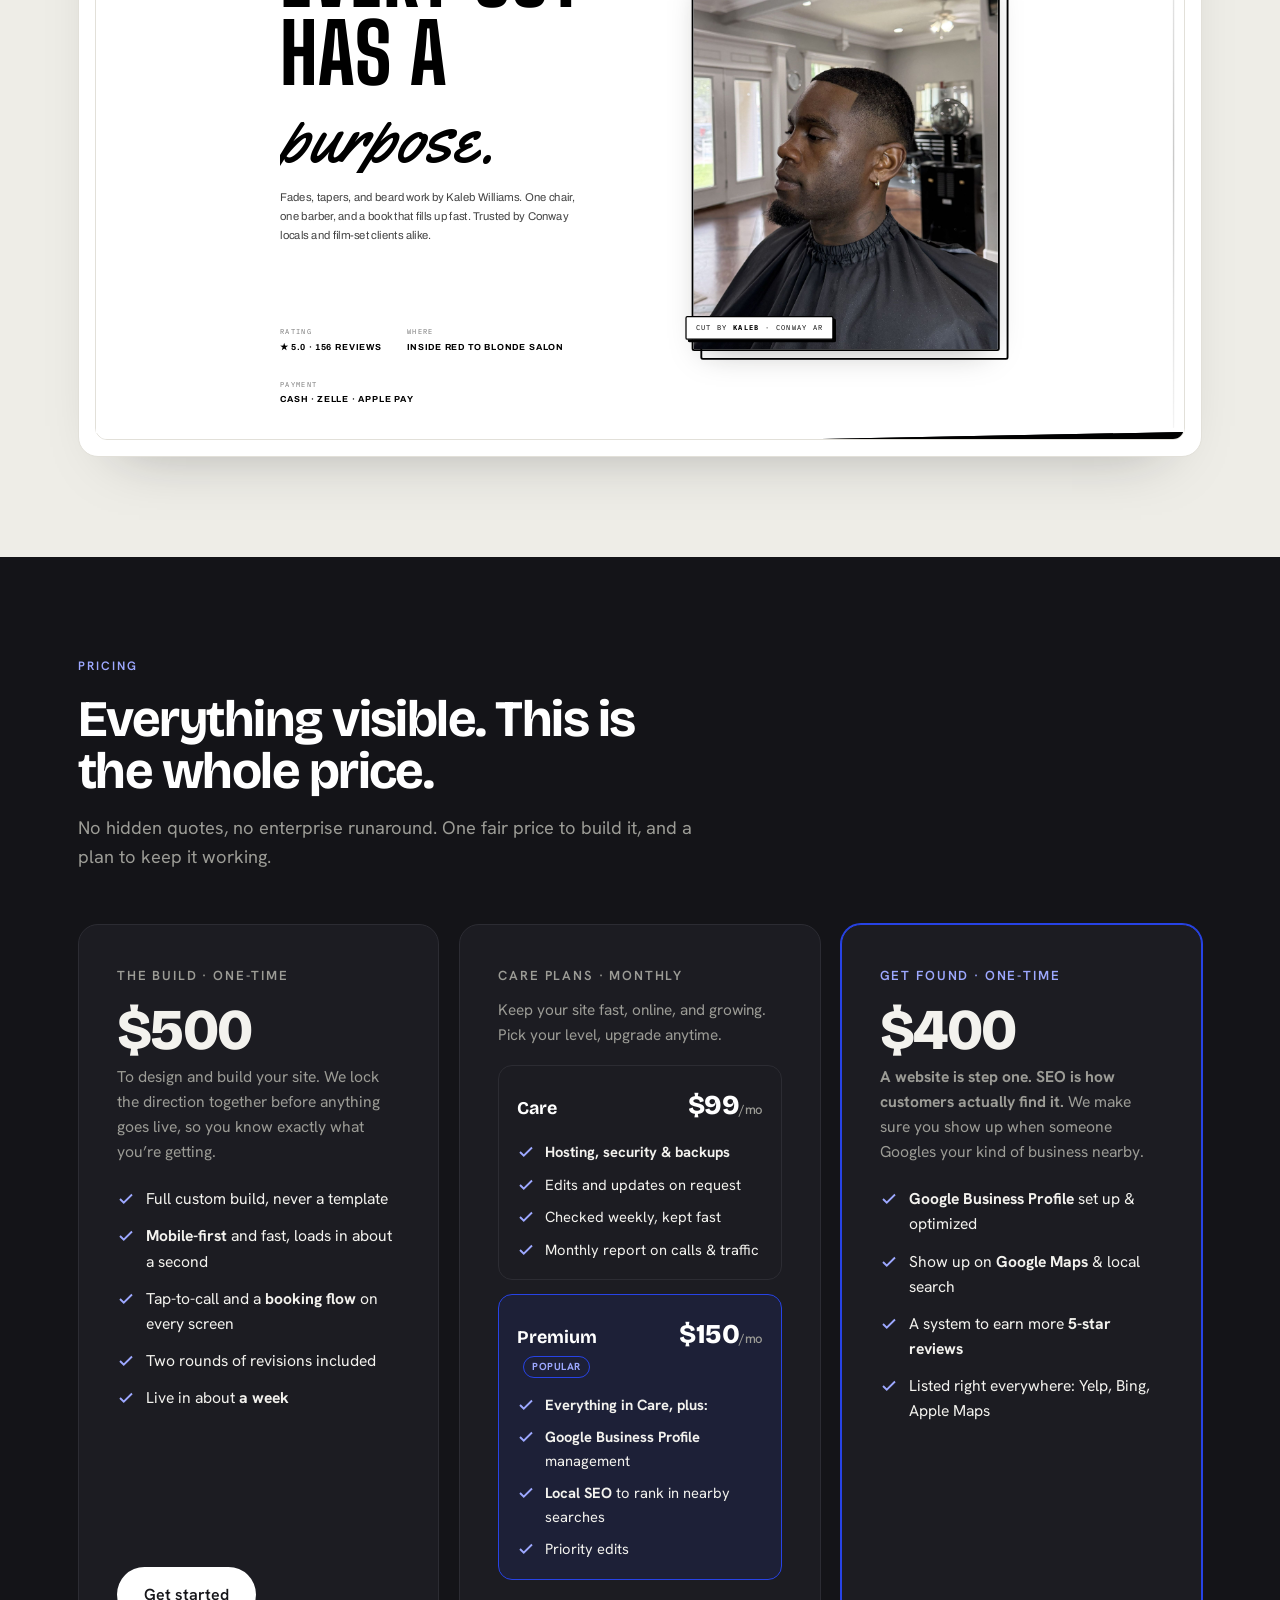
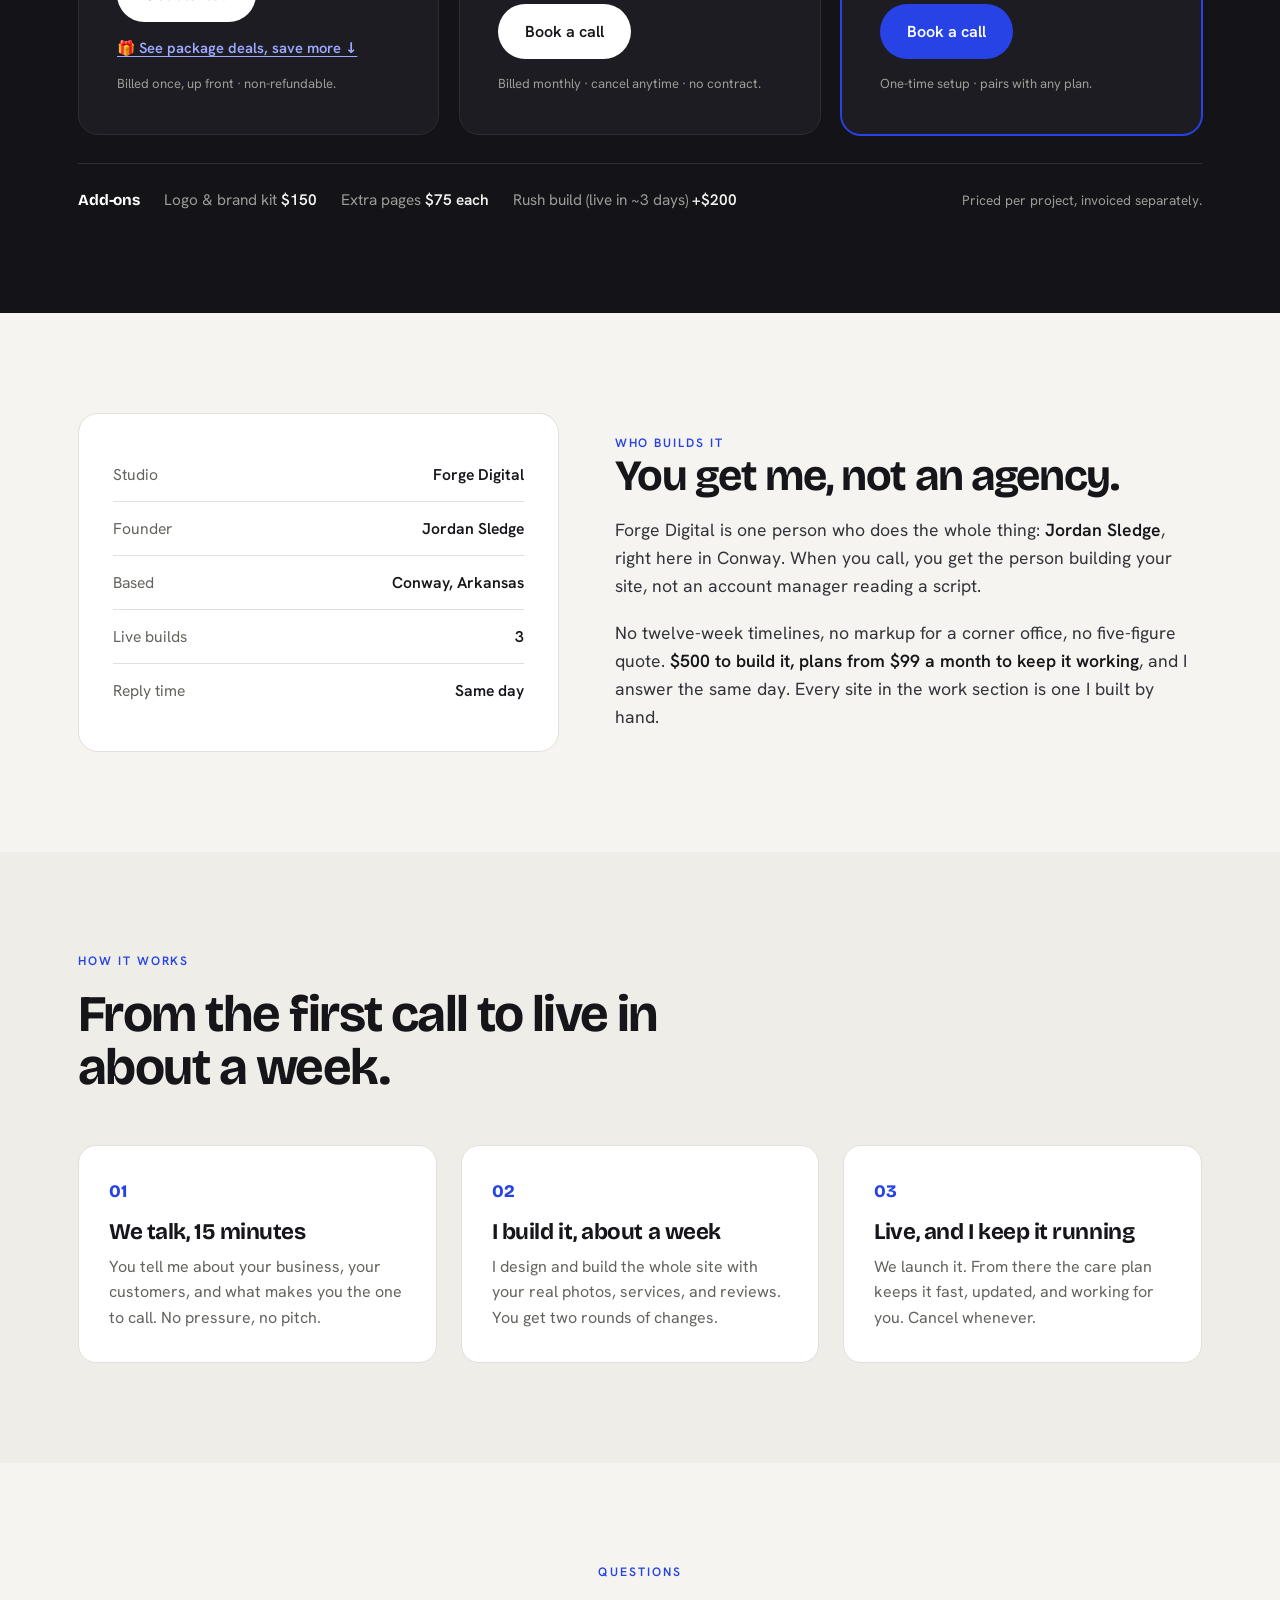
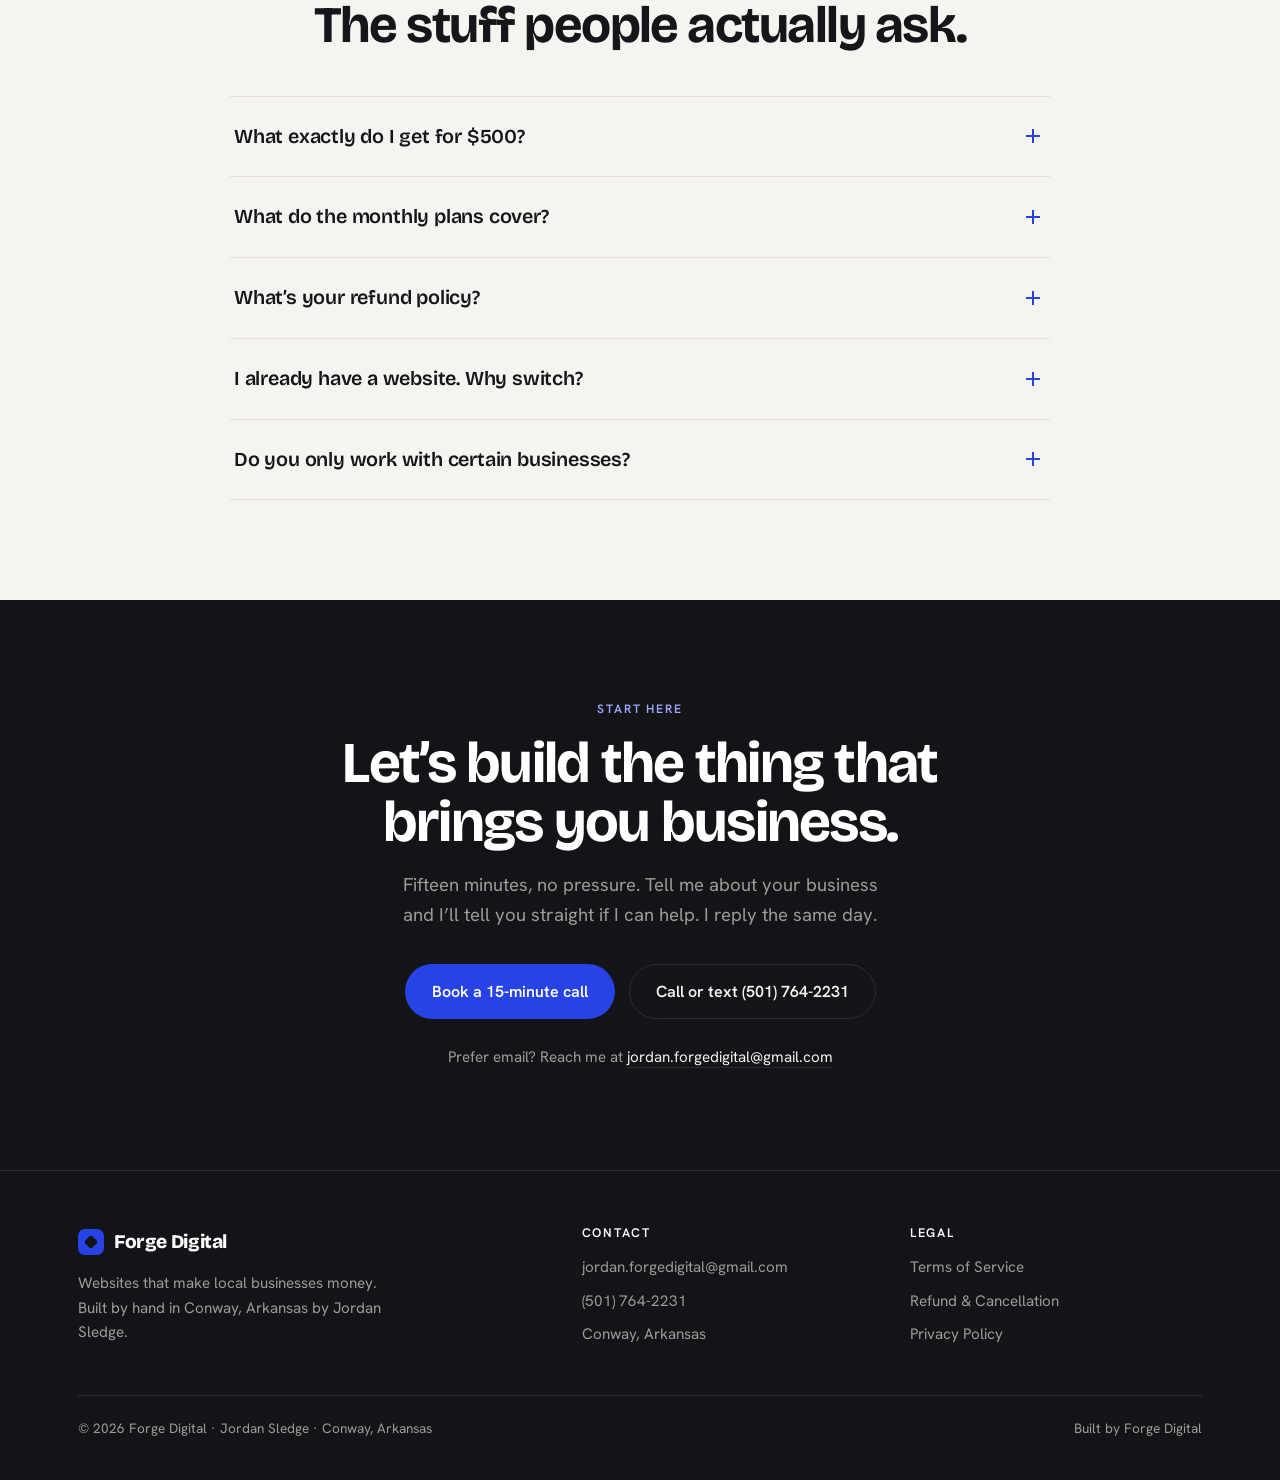
==== commit 1bd6ef7b: "Redesign pricing (combined Care plans, SEO card, Packages/bundles) + switch domain to forgedigi.org " ====
--- a/index.html
+++ b/index.html
@@ -12,11 +12,11 @@
 <script src="https://assets.calendly.com/assets/external/widget.js" async></script>
 <meta property="og:title" content="Forge Digital — Websites that make local businesses money" />
 <meta property="og:description" content="$500 to build. From $99/month to keep it working. Conway, Arkansas." />
-<meta property="og:image" content="https://forgedigital.com/og.svg" />
-<meta property="og:url" content="https://forgedigital.com/" />
+<meta property="og:image" content="https://forgedigi.org/og.svg" />
+<meta property="og:url" content="https://forgedigi.org/" />
 <meta property="og:type" content="website" />
 <meta name="twitter:card" content="summary_large_image" />
-<link rel="canonical" href="https://forgedigital.com/" />
+<link rel="canonical" href="https://forgedigi.org/" />
 <link rel="icon" href="/favicon.svg" type="image/svg+xml" />
 <style>
   :root{
@@ -164,6 +164,32 @@
   .price-card li svg{flex:0 0 auto;margin-top:4px;color:#9DA8FF}
   .price-card .foot{margin-top:auto}
   .price-card .fine{font-size:.82rem;color:var(--on-dark-muted);margin-top:14px}
+  /* combined care plans */
+  .price-card .care-intro{color:var(--on-dark-muted);font-size:.96rem;margin:12px 0 18px}
+  .care-tiers{display:grid;gap:14px;margin-bottom:24px}
+  .care-tier{border:1px solid var(--on-dark-line);border-radius:14px;padding:18px}
+  .care-tier.feature-tier{border-color:var(--accent);background:rgba(39,67,230,.10)}
+  .care-head{display:flex;justify-content:space-between;align-items:baseline;gap:10px;margin-bottom:12px}
+  .care-name{font-family:var(--display);font-weight:700;font-size:1.12rem;color:#fff}
+  .care-price{font-family:var(--display);font-weight:800;font-size:1.7rem;letter-spacing:-.02em;white-space:nowrap;color:#fff}
+  .care-price .per{font-family:var(--body);font-size:.82rem;font-weight:500;color:var(--on-dark-muted)}
+  .care-tier ul{list-style:none;display:grid;gap:9px;margin:0}
+  .care-tier li{display:flex;gap:10px;color:var(--on-dark);font-size:.92rem}
+  .care-tier li svg{flex:0 0 auto;margin-top:3px;color:#9DA8FF}
+  .pill{display:inline-block;font-family:var(--body);font-size:.64rem;font-weight:700;letter-spacing:.05em;text-transform:uppercase;color:#9DA8FF;border:1px solid var(--accent);border-radius:999px;padding:2px 8px;margin-left:6px;vertical-align:middle}
+  /* packages toggle + bundles */
+  .pkg-toggle{display:flex;width:100%;align-items:center;gap:6px;margin:14px 0 0;background:none;border:none;color:#9DA8FF;font-family:var(--body);font-size:.92rem;font-weight:600;cursor:pointer;padding:2px 0;text-decoration:underline;text-underline-offset:3px}
+  .pkg-toggle:hover{color:#fff}
+  .bundles{margin-top:26px;padding:28px;border:1px solid var(--accent);border-radius:18px;background:rgba(39,67,230,.06)}
+  .bundles[hidden]{display:none}
+  .bundles-head{font-family:var(--display);font-size:1.2rem;font-weight:700;color:#fff;margin-bottom:18px}
+  .bundle-grid{display:grid;grid-template-columns:repeat(auto-fit,minmax(240px,1fr));gap:16px;margin-bottom:20px}
+  .bundle-card{background:var(--dark-2);border:1px solid var(--on-dark-line);border-radius:14px;padding:22px}
+  .bundle-card.best{border-color:var(--accent)}
+  .bundle-name{font-family:var(--display);font-weight:700;font-size:1.05rem;color:#fff;margin-bottom:10px}
+  .bundle-price{font-family:var(--display);font-weight:800;font-size:1.9rem;letter-spacing:-.02em;color:#fff;margin-bottom:10px}
+  .bundle-price .was{font-size:1.05rem;font-weight:500;color:var(--on-dark-muted);text-decoration:line-through;margin-right:10px}
+  .bundle-card p{color:var(--on-dark-muted);font-size:.92rem;margin:0}
 
   /* Who + How */
   .who-grid{display:grid;grid-template-columns:.9fr 1.1fr;gap:56px;align-items:center}
@@ -313,6 +339,7 @@
       <p>No hidden quotes, no enterprise runaround. One fair price to build it, and a plan to keep it working.</p>
     </div>
     <div class="price-grid">
+      <!-- Card 1: The Build -->
       <div class="price-card reveal">
         <div class="tag">The build · one-time</div>
         <div class="amt">$500</div>
@@ -324,41 +351,88 @@
           <li><svg width="18" height="18" viewBox="0 0 24 24" fill="none" stroke="currentColor" stroke-width="2.5"><path d="M20 6 9 17l-5-5"/></svg><span>Two rounds of revisions included</span></li>
           <li><svg width="18" height="18" viewBox="0 0 24 24" fill="none" stroke="currentColor" stroke-width="2.5"><path d="M20 6 9 17l-5-5"/></svg><span>Live in about <b>a week</b></span></li>
         </ul>
-        <div class="foot"><a class="btn btn-light js-calendly" href="https://calendly.com/jordan-forgedigital/new-meeting" target="_blank" rel="noopener">Get started</a><p class="fine">Billed once, up front · non-refundable.</p></div>
-      </div>
+        <div class="foot">
+          <a class="btn btn-light js-calendly" href="https://calendly.com/jordan-forgedigital/new-meeting" target="_blank" rel="noopener">Get started</a>
+          <button type="button" class="pkg-toggle" id="pkgToggle" aria-expanded="false" aria-controls="bundles">🎁 See package deals, save more ↓</button>
+          <p class="fine">Billed once, up front · non-refundable.</p>
+        </div>
+      </div>
+      <!-- Card 2: Care Plans (combined) -->
       <div class="price-card reveal">
-        <div class="tag">Care plan · monthly</div>
-        <div class="amt">$99<span class="per"> / month</span></div>
-        <p>Keeps your site fast, online, and handled every month.</p>
+        <div class="tag">Care plans · monthly</div>
+        <p class="care-intro">Keep your site fast, online, and growing. Pick your level, upgrade anytime.</p>
+        <div class="care-tiers">
+          <div class="care-tier">
+            <div class="care-head"><span class="care-name">Care</span><span class="care-price">$99<span class="per">/mo</span></span></div>
+            <ul>
+              <li><svg width="18" height="18" viewBox="0 0 24 24" fill="none" stroke="currentColor" stroke-width="2.5"><path d="M20 6 9 17l-5-5"/></svg><span><b>Hosting, security &amp; backups</b></span></li>
+              <li><svg width="18" height="18" viewBox="0 0 24 24" fill="none" stroke="currentColor" stroke-width="2.5"><path d="M20 6 9 17l-5-5"/></svg><span>Edits and updates on request</span></li>
+              <li><svg width="18" height="18" viewBox="0 0 24 24" fill="none" stroke="currentColor" stroke-width="2.5"><path d="M20 6 9 17l-5-5"/></svg><span>Checked weekly, kept fast</span></li>
+              <li><svg width="18" height="18" viewBox="0 0 24 24" fill="none" stroke="currentColor" stroke-width="2.5"><path d="M20 6 9 17l-5-5"/></svg><span>Monthly report on calls &amp; traffic</span></li>
+            </ul>
+          </div>
+          <div class="care-tier feature-tier">
+            <div class="care-head"><span class="care-name">Premium <span class="pill">Popular</span></span><span class="care-price">$150<span class="per">/mo</span></span></div>
+            <ul>
+              <li><svg width="18" height="18" viewBox="0 0 24 24" fill="none" stroke="currentColor" stroke-width="2.5"><path d="M20 6 9 17l-5-5"/></svg><span><b>Everything in Care, plus:</b></span></li>
+              <li><svg width="18" height="18" viewBox="0 0 24 24" fill="none" stroke="currentColor" stroke-width="2.5"><path d="M20 6 9 17l-5-5"/></svg><span><b>Google Business Profile</b> management</span></li>
+              <li><svg width="18" height="18" viewBox="0 0 24 24" fill="none" stroke="currentColor" stroke-width="2.5"><path d="M20 6 9 17l-5-5"/></svg><span><b>Local SEO</b> to rank in nearby searches</span></li>
+              <li><svg width="18" height="18" viewBox="0 0 24 24" fill="none" stroke="currentColor" stroke-width="2.5"><path d="M20 6 9 17l-5-5"/></svg><span>Priority edits</span></li>
+            </ul>
+          </div>
+        </div>
+        <div class="foot"><a class="btn btn-light js-calendly" href="https://calendly.com/jordan-forgedigital/new-meeting" target="_blank" rel="noopener">Book a call</a><p class="fine">Billed monthly · cancel anytime · no contract.</p></div>
+      </div>
+      <!-- Card 3: Get Found / SEO -->
+      <div class="price-card feature reveal">
+        <div class="tag">Get found · one-time</div>
+        <div class="amt">$400</div>
+        <p><b>A website is step one. SEO is how customers actually find it.</b> We make sure you show up when someone Googles your kind of business nearby.</p>
         <ul>
-          <li><svg width="18" height="18" viewBox="0 0 24 24" fill="none" stroke="currentColor" stroke-width="2.5"><path d="M20 6 9 17l-5-5"/></svg><span><b>Hosting, security, and backups</b></span></li>
-          <li><svg width="18" height="18" viewBox="0 0 24 24" fill="none" stroke="currentColor" stroke-width="2.5"><path d="M20 6 9 17l-5-5"/></svg><span>Edits and updates on request</span></li>
-          <li><svg width="18" height="18" viewBox="0 0 24 24" fill="none" stroke="currentColor" stroke-width="2.5"><path d="M20 6 9 17l-5-5"/></svg><span>Kept fast and online, checked weekly</span></li>
-          <li><svg width="18" height="18" viewBox="0 0 24 24" fill="none" stroke="currentColor" stroke-width="2.5"><path d="M20 6 9 17l-5-5"/></svg><span>Monthly report on calls and traffic</span></li>
+          <li><svg width="18" height="18" viewBox="0 0 24 24" fill="none" stroke="currentColor" stroke-width="2.5"><path d="M20 6 9 17l-5-5"/></svg><span><b>Google Business Profile</b> set up &amp; optimized</span></li>
+          <li><svg width="18" height="18" viewBox="0 0 24 24" fill="none" stroke="currentColor" stroke-width="2.5"><path d="M20 6 9 17l-5-5"/></svg><span>Show up on <b>Google Maps</b> &amp; local search</span></li>
+          <li><svg width="18" height="18" viewBox="0 0 24 24" fill="none" stroke="currentColor" stroke-width="2.5"><path d="M20 6 9 17l-5-5"/></svg><span>A system to earn more <b>5-star reviews</b></span></li>
+          <li><svg width="18" height="18" viewBox="0 0 24 24" fill="none" stroke="currentColor" stroke-width="2.5"><path d="M20 6 9 17l-5-5"/></svg><span>Listed right everywhere: Yelp, Bing, Apple Maps</span></li>
         </ul>
-        <div class="foot"><a class="btn btn-light js-calendly" href="https://calendly.com/jordan-forgedigital/new-meeting" target="_blank" rel="noopener">Book a call</a><p class="fine">Billed monthly · cancel anytime · no contract.</p></div>
-      </div>
-      <div class="price-card feature reveal">
-        <div class="tag">Premium care plan · monthly</div>
-        <div class="amt">$150<span class="per"> / month</span></div>
-        <p>Everything in the Care Plan, plus we grow your presence in local search.</p>
-        <ul>
-          <li><svg width="18" height="18" viewBox="0 0 24 24" fill="none" stroke="currentColor" stroke-width="2.5"><path d="M20 6 9 17l-5-5"/></svg><span><b>Everything in the Care Plan</b></span></li>
-          <li><svg width="18" height="18" viewBox="0 0 24 24" fill="none" stroke="currentColor" stroke-width="2.5"><path d="M20 6 9 17l-5-5"/></svg><span><b>Google Business Profile</b> setup and management</span></li>
-          <li><svg width="18" height="18" viewBox="0 0 24 24" fill="none" stroke="currentColor" stroke-width="2.5"><path d="M20 6 9 17l-5-5"/></svg><span><b>Local SEO</b> to rank in nearby searches</span></li>
-          <li><svg width="18" height="18" viewBox="0 0 24 24" fill="none" stroke="currentColor" stroke-width="2.5"><path d="M20 6 9 17l-5-5"/></svg><span>Priority edits</span></li>
-        </ul>
-        <div class="foot"><a class="btn btn-primary js-calendly" href="https://calendly.com/jordan-forgedigital/new-meeting" target="_blank" rel="noopener">Book a call</a><p class="fine">Billed monthly · cancel anytime · no contract.</p></div>
-      </div>
-    </div>
+        <div class="foot"><a class="btn btn-primary js-calendly" href="https://calendly.com/jordan-forgedigital/new-meeting" target="_blank" rel="noopener">Book a call</a><p class="fine">One-time setup · pairs with any plan.</p></div>
+      </div>
+    </div>
+
+    <!-- Package deals (revealed by the Packages button) -->
+    <div class="bundles" id="bundles" hidden>
+      <div class="bundles-head">🎁 Package deals: bundle and save</div>
+      <div class="bundle-grid">
+        <div class="bundle-card">
+          <div class="bundle-name">Launch Bundle</div>
+          <div class="bundle-price"><span class="was">$900</span>$800</div>
+          <p>Website <b>+ Local SEO Launch</b>. Get online <b>and</b> get found on Google from day one.</p>
+        </div>
+        <div class="bundle-card best">
+          <div class="bundle-name">Growth Bundle <span class="pill">Best value</span></div>
+          <div class="bundle-price"><span class="was">$1,350</span>$1,150</div>
+          <p>Website + SEO Launch <b>+ 3 months Premium Care</b>. Built, found, and growing. Fully handled for your first 3 months.</p>
+        </div>
+      </div>
+      <a class="btn btn-primary js-calendly" href="https://calendly.com/jordan-forgedigital/new-meeting" target="_blank" rel="noopener">Book a call to start a bundle</a>
+    </div>
+
     <div class="addons reveal">
       <span class="addons-label">Add-ons</span>
       <span>Logo &amp; brand kit <b>$150</b></span>
       <span>Extra pages <b>$75 each</b></span>
       <span>Rush build (live in ~3 days) <b>+$200</b></span>
-      <span>Local SEO Launch (get found on Google) <b>$400</b></span>
       <span class="addons-note">Priced per project, invoiced separately.</span>
     </div>
+    <script>
+      (function(){
+        var t=document.getElementById('pkgToggle'),b=document.getElementById('bundles');
+        if(!t||!b)return;
+        t.addEventListener('click',function(){
+          if(b.hasAttribute('hidden')){b.removeAttribute('hidden');t.setAttribute('aria-expanded','true');t.innerHTML='🎁 Hide package deals ↑';b.scrollIntoView({behavior:'smooth',block:'nearest'});}
+          else{b.setAttribute('hidden','');t.setAttribute('aria-expanded','false');t.innerHTML='🎁 See package deals, save more ↓';}
+        });
+      })();
+    </script>
   </div>
 </section>
 <!-- WHO -->
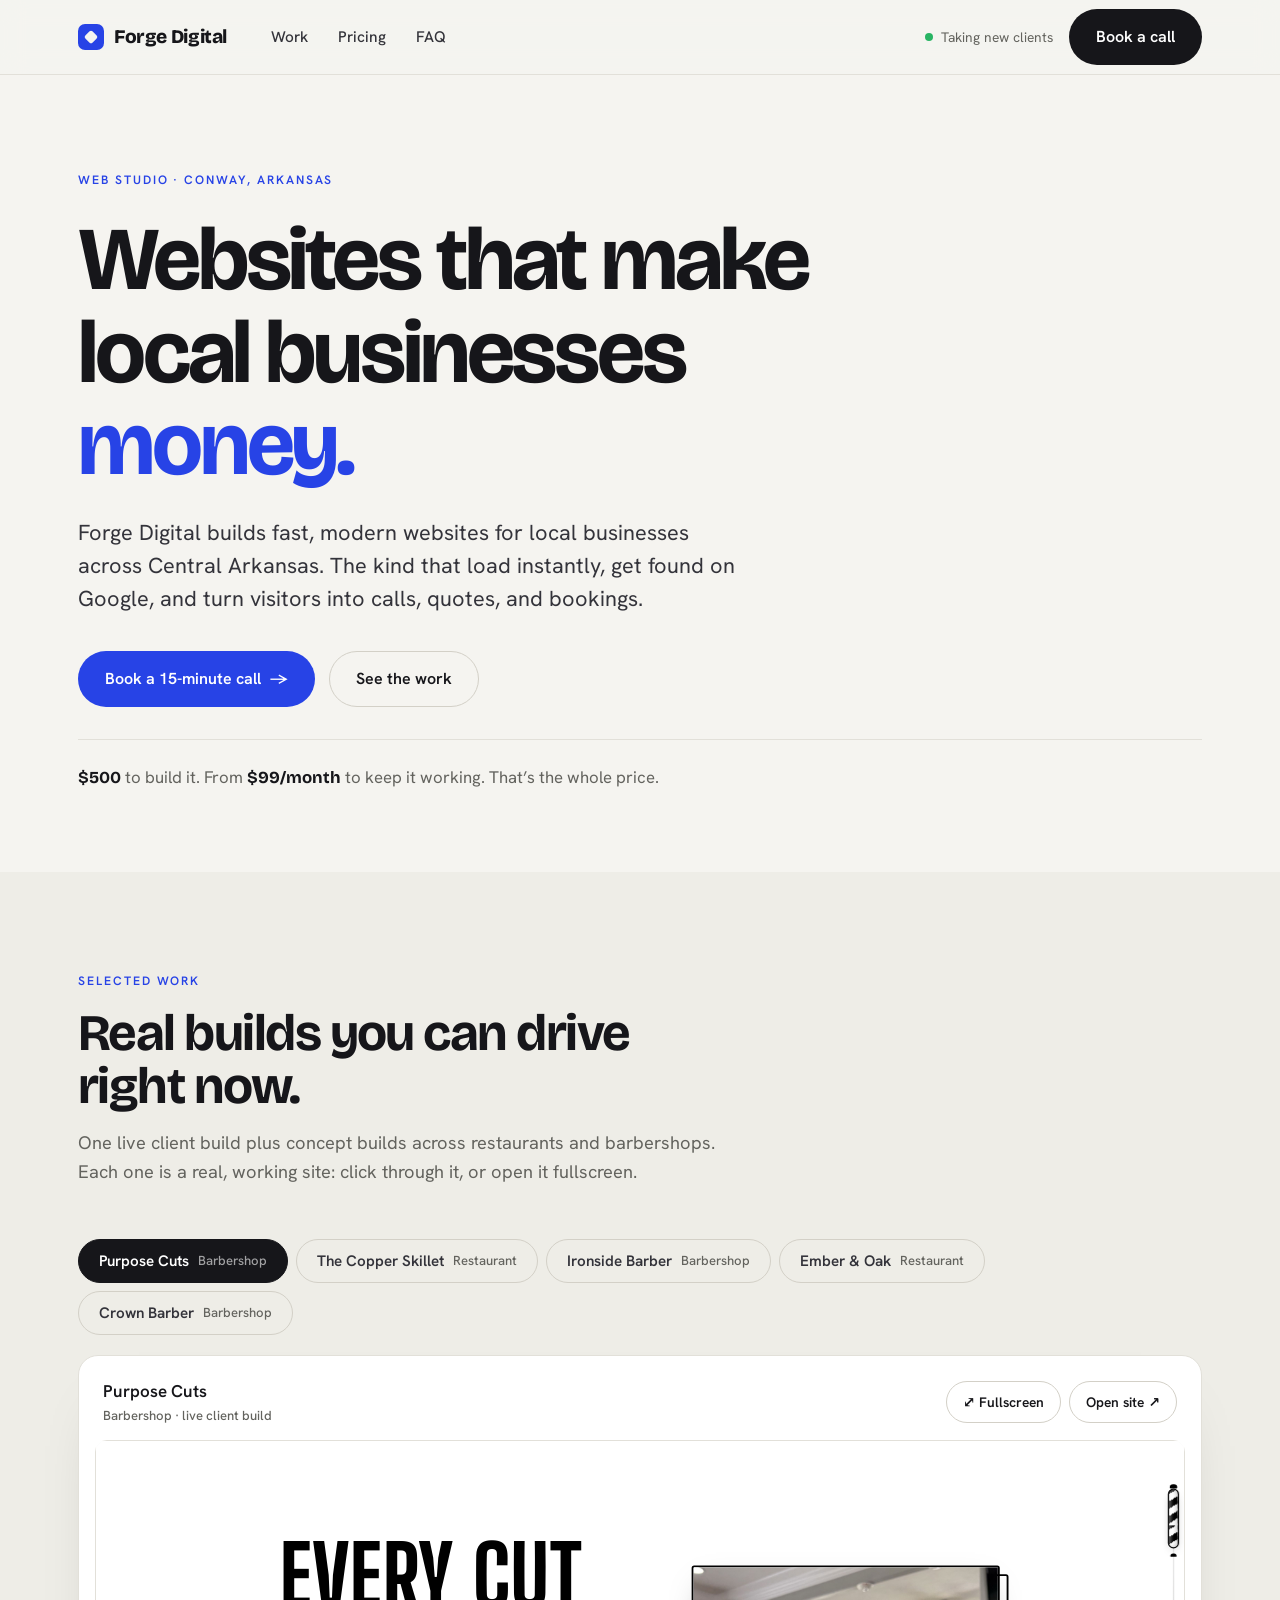
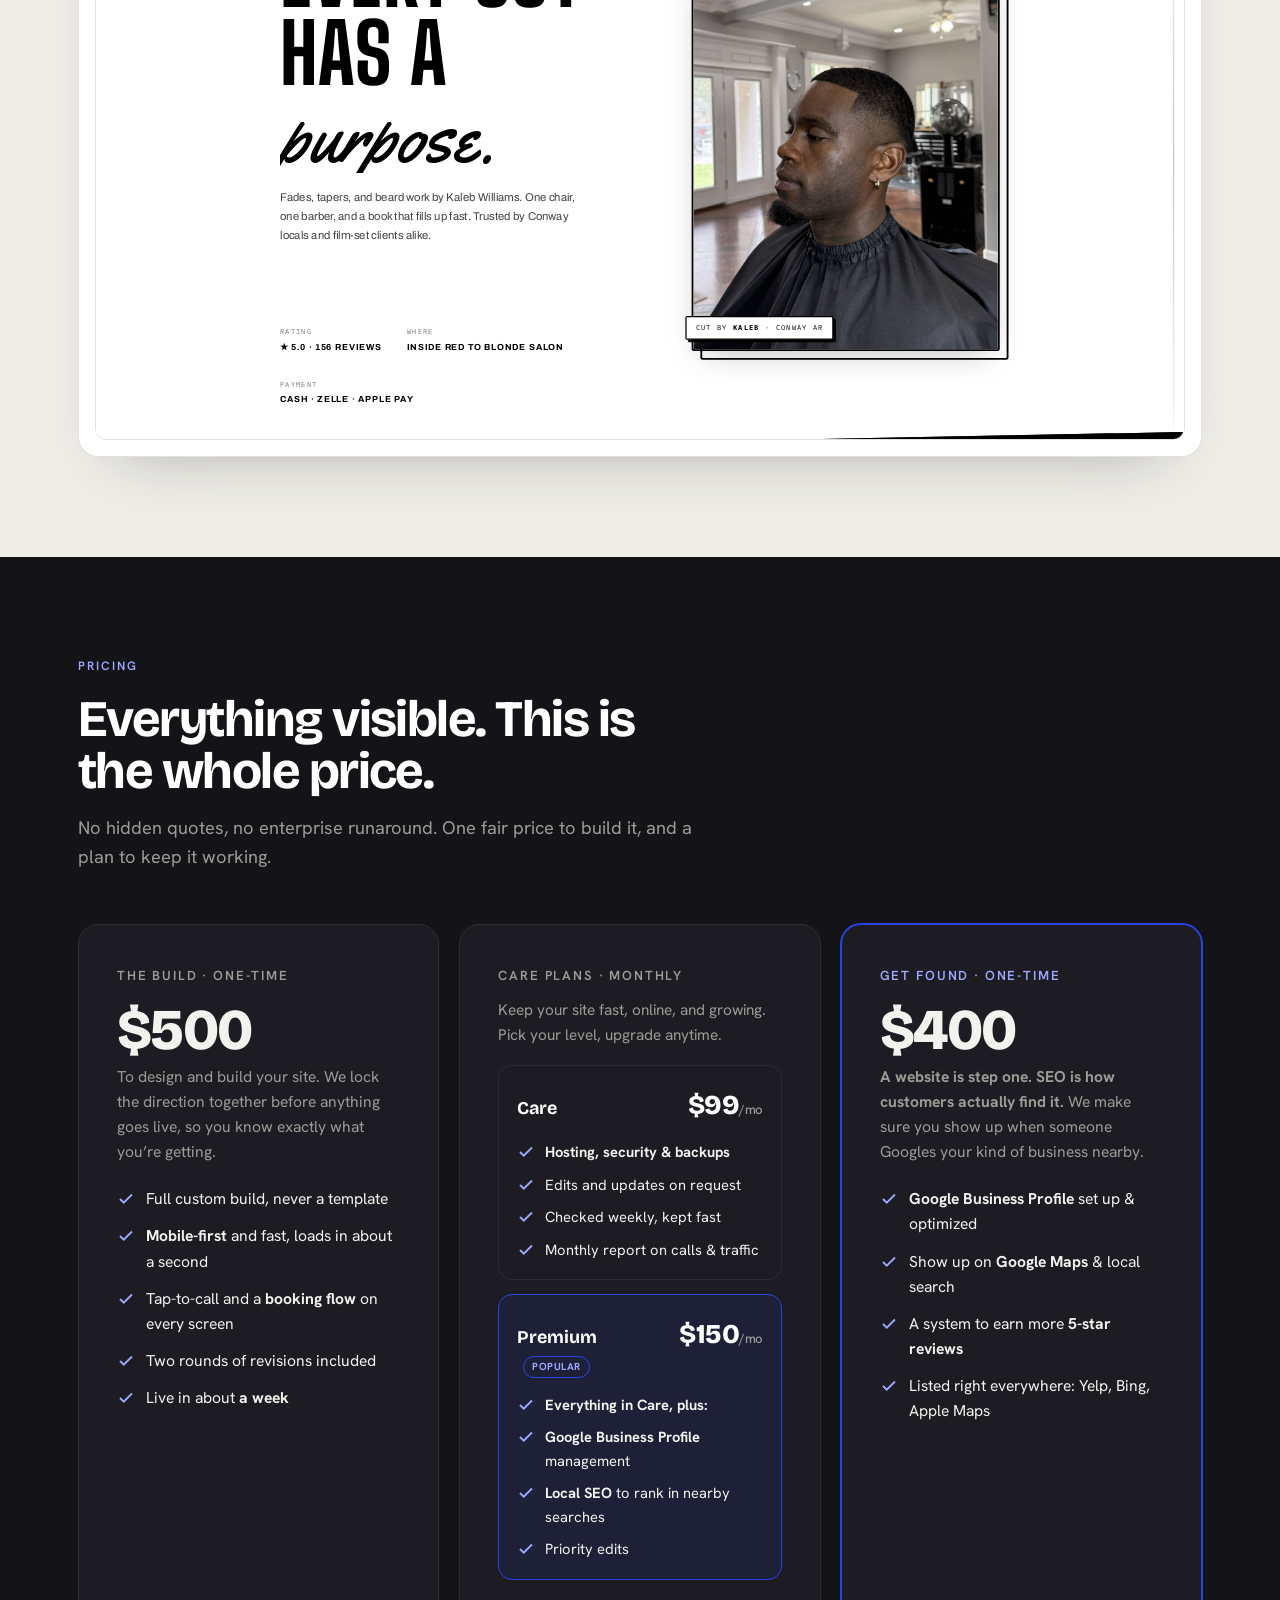
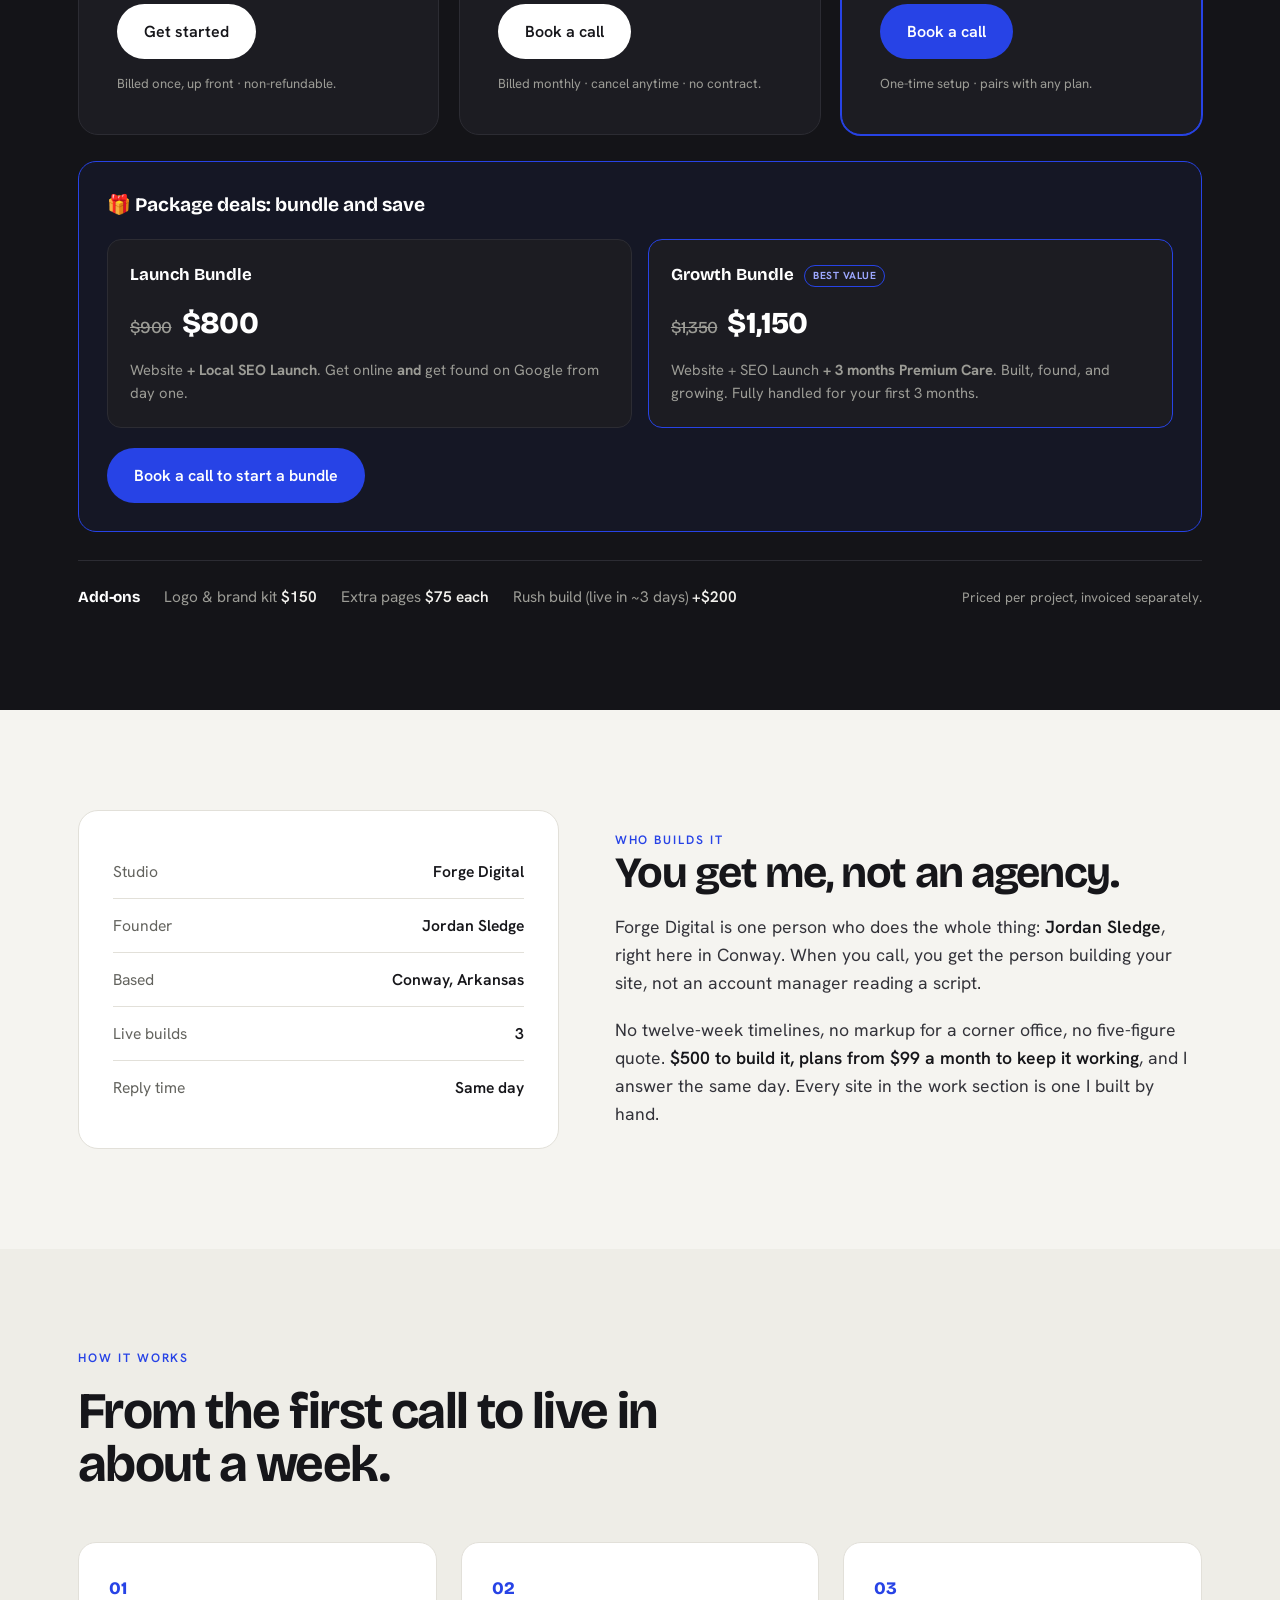
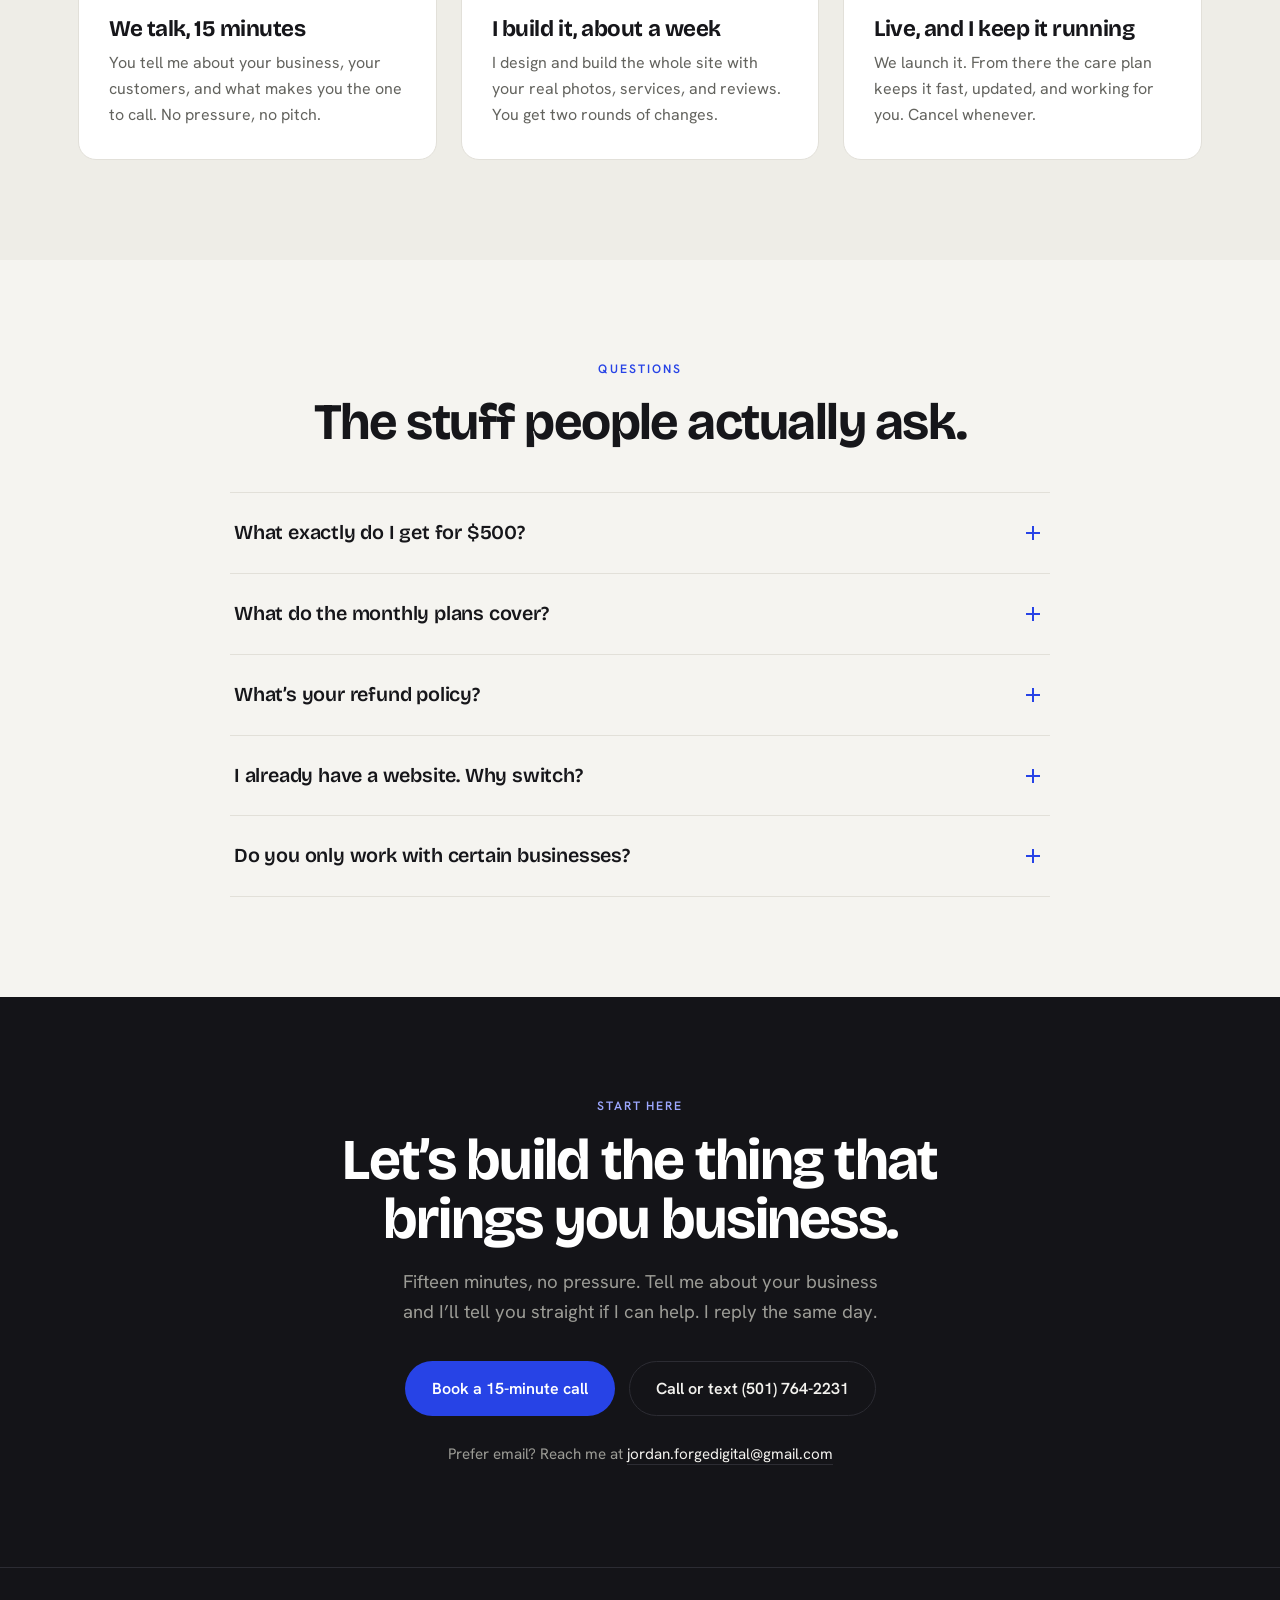
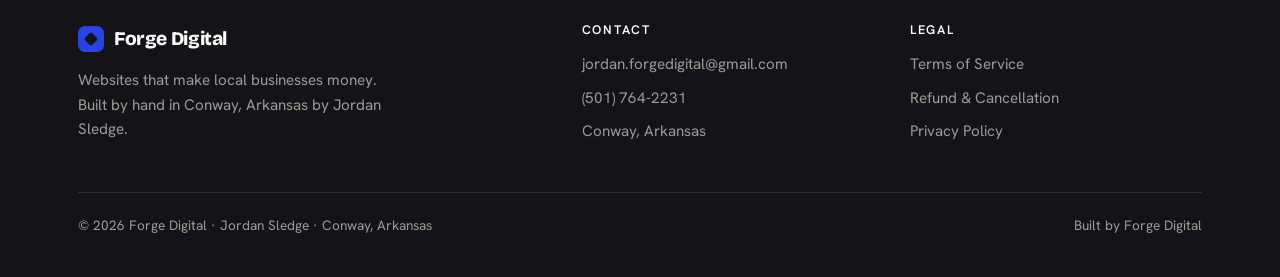
==== commit d3be2835: "Show package deals always (remove toggle button + script) Co-Authored-By: Claude Opus 4.8 <noreply@a" ====
--- a/index.html
+++ b/index.html
@@ -353,7 +353,6 @@
         </ul>
         <div class="foot">
           <a class="btn btn-light js-calendly" href="https://calendly.com/jordan-forgedigital/new-meeting" target="_blank" rel="noopener">Get started</a>
-          <button type="button" class="pkg-toggle" id="pkgToggle" aria-expanded="false" aria-controls="bundles">🎁 See package deals, save more ↓</button>
           <p class="fine">Billed once, up front · non-refundable.</p>
         </div>
       </div>
@@ -399,7 +398,7 @@
     </div>
 
     <!-- Package deals (revealed by the Packages button) -->
-    <div class="bundles" id="bundles" hidden>
+    <div class="bundles" id="bundles">
       <div class="bundles-head">🎁 Package deals: bundle and save</div>
       <div class="bundle-grid">
         <div class="bundle-card">
@@ -423,16 +422,6 @@
       <span>Rush build (live in ~3 days) <b>+$200</b></span>
       <span class="addons-note">Priced per project, invoiced separately.</span>
     </div>
-    <script>
-      (function(){
-        var t=document.getElementById('pkgToggle'),b=document.getElementById('bundles');
-        if(!t||!b)return;
-        t.addEventListener('click',function(){
-          if(b.hasAttribute('hidden')){b.removeAttribute('hidden');t.setAttribute('aria-expanded','true');t.innerHTML='🎁 Hide package deals ↑';b.scrollIntoView({behavior:'smooth',block:'nearest'});}
-          else{b.setAttribute('hidden','');t.setAttribute('aria-expanded','false');t.innerHTML='🎁 See package deals, save more ↓';}
-        });
-      })();
-    </script>
   </div>
 </section>
 <!-- WHO -->
